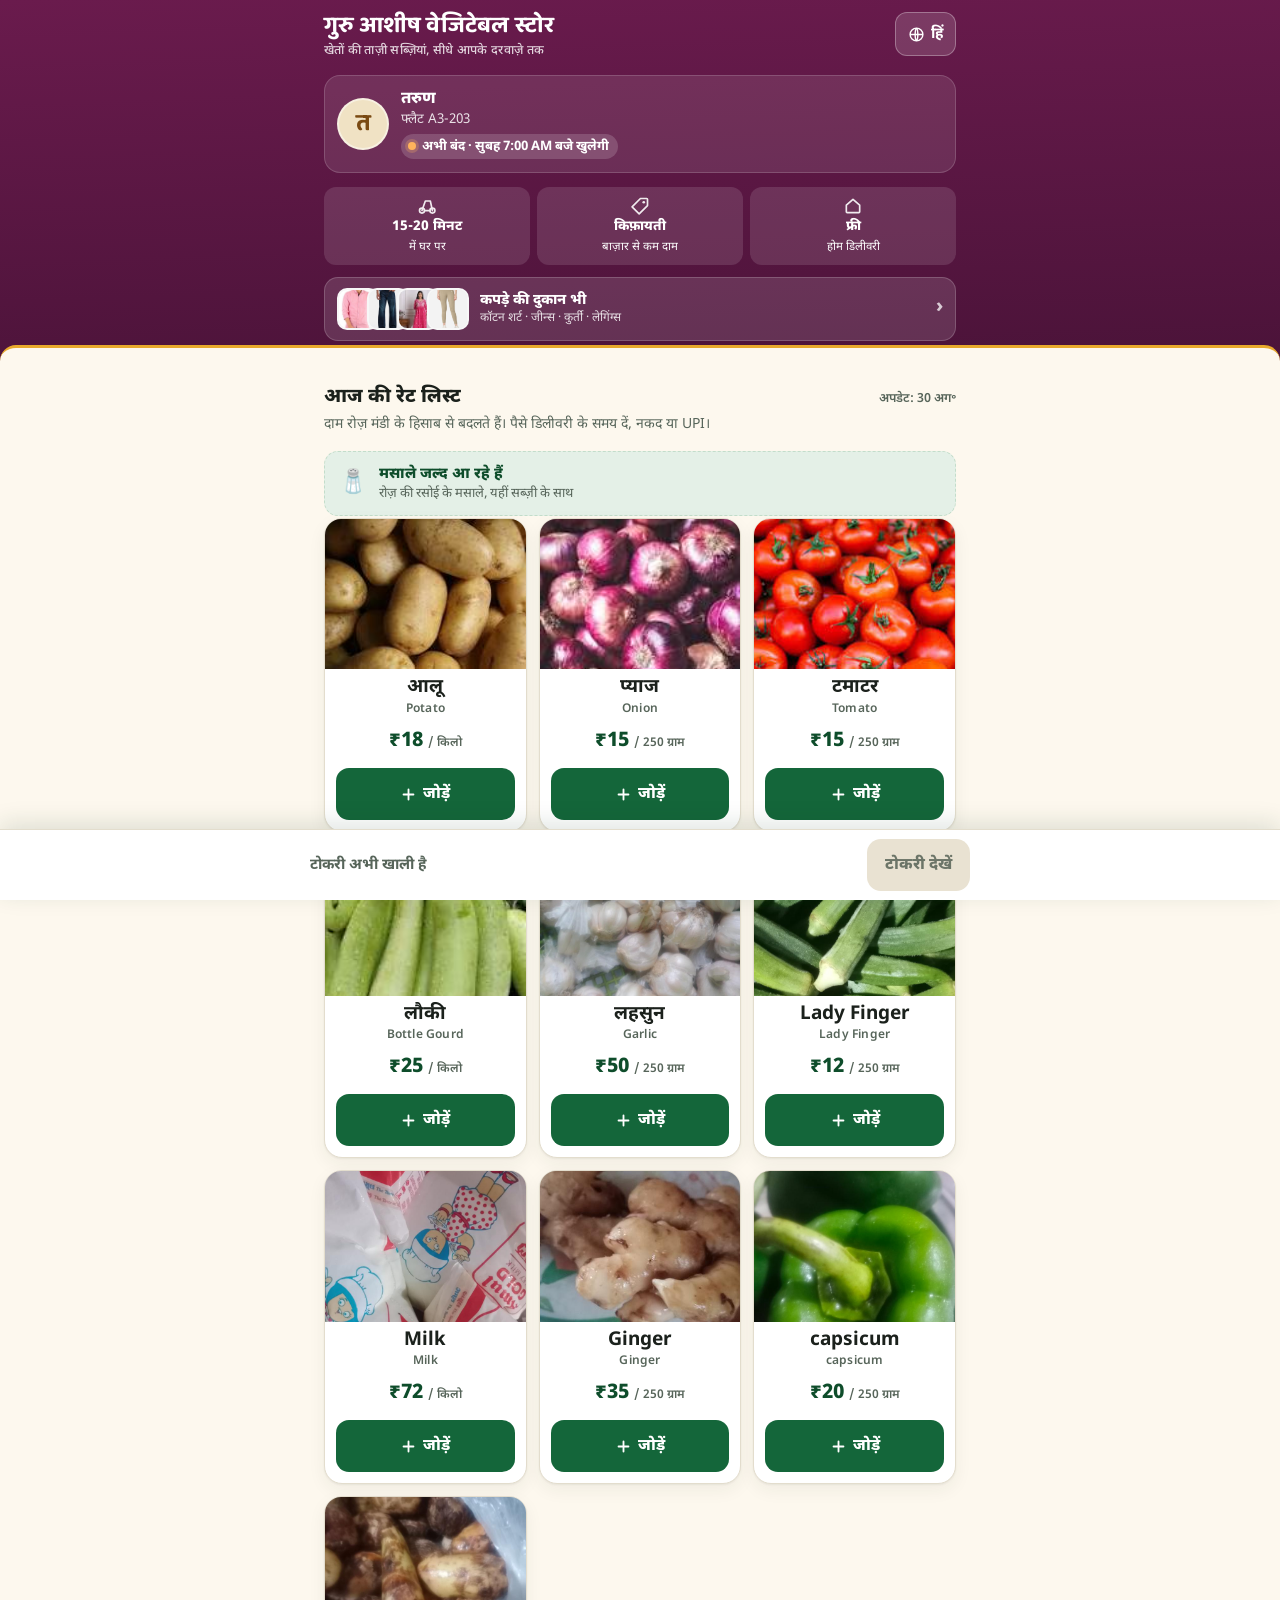
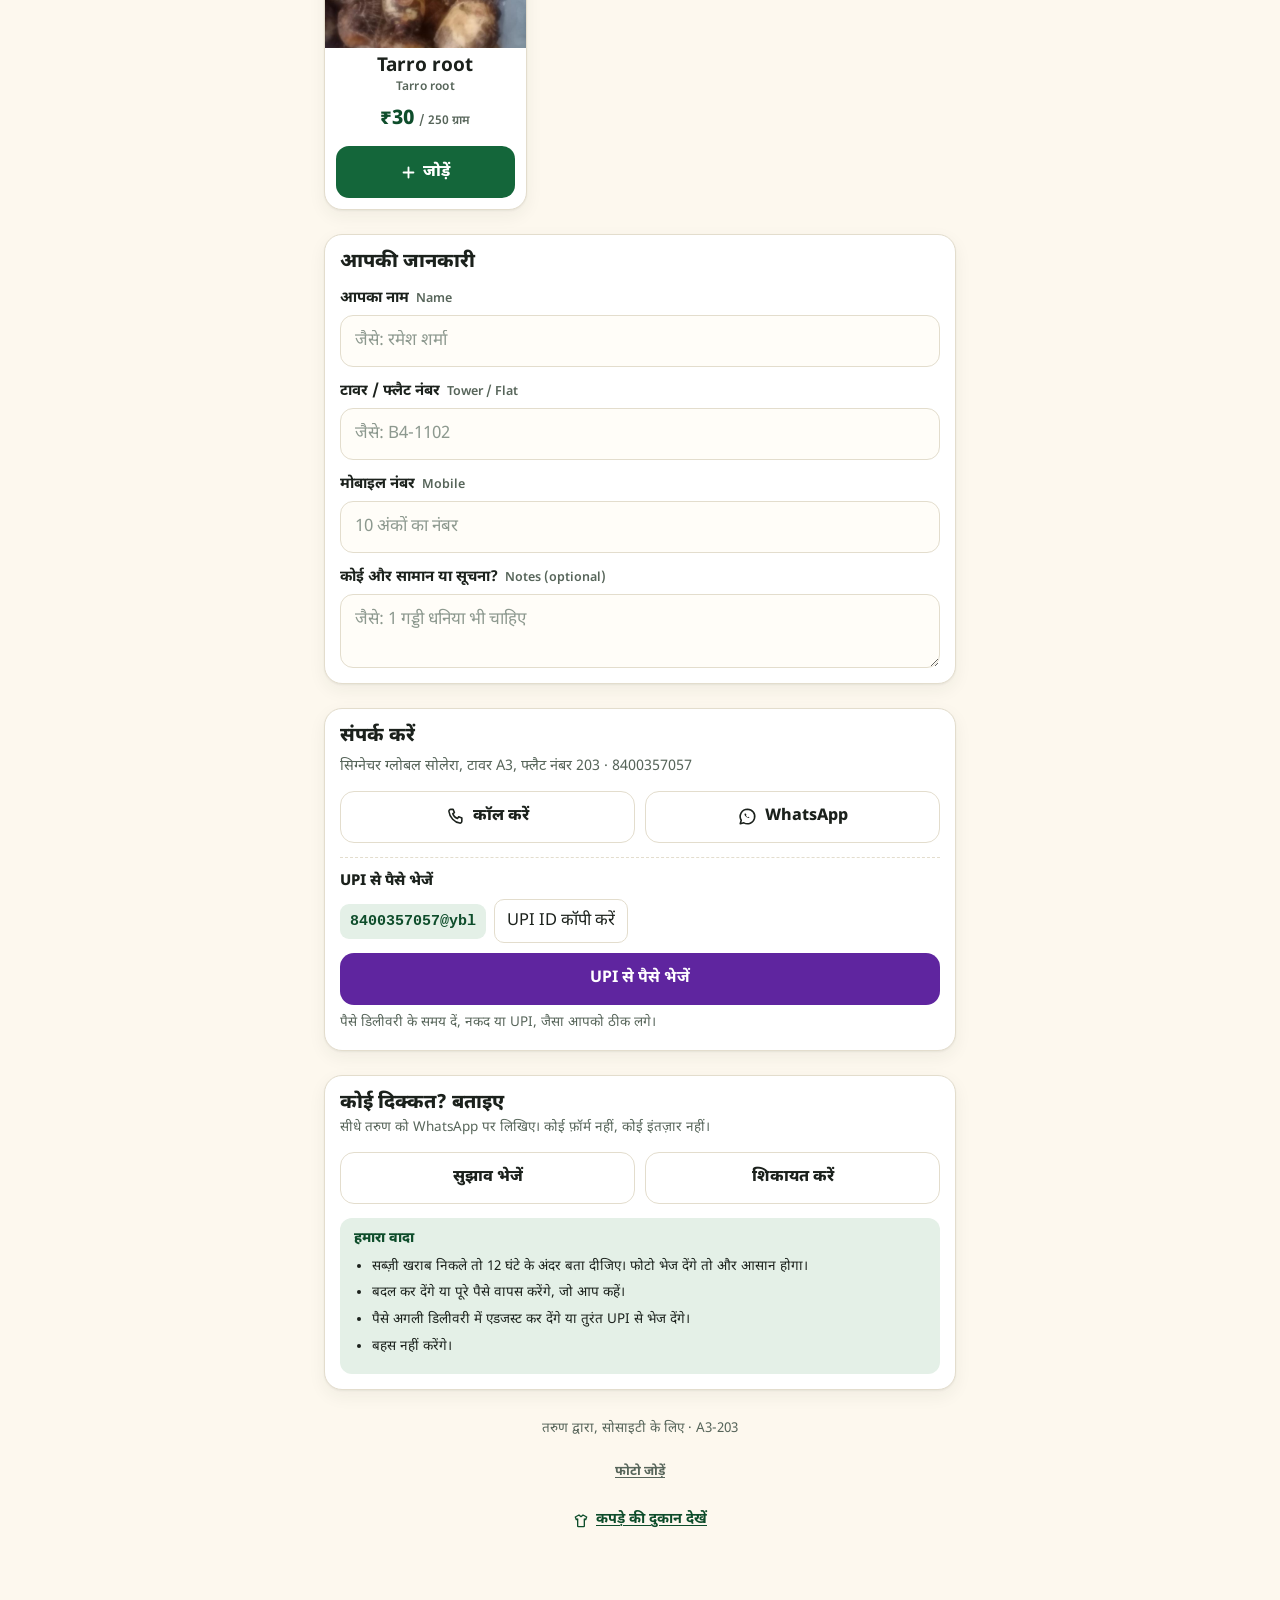
==== index.html @ e807acec "Update index.html from shop admin" ====
<!doctype html>
<html lang="hi">
<head>
<meta charset="utf-8">
<meta name="viewport" content="width=device-width, initial-scale=1, viewport-fit=cover">
<meta name="theme-color" content="#4b1339">
<title>गुरु आशीष वेजिटेबल स्टोर</title>
<link rel="preconnect" href="https://fonts.googleapis.com">
<link rel="preconnect" href="https://fonts.gstatic.com" crossorigin>
<link rel="stylesheet" href="https://fonts.googleapis.com/css2?family=Noto+Sans+Devanagari:wght@400;500;600;700;800&family=Baloo+2:wght@600;700;800&display=swap">
<style>
:root{
  --leaf:#14663a; --leaf-d:#0e4d2b; --leaf-l:#e4f0e7; --leaf-line:#c3ddca;
  --brand:#4b1339; --brand-2:#6a1b4d; --marigold:#e8a92c;
  --carrot:#b8480a; --carrot-d:#8f3706;
  --cream:#fdf8ee; --paper:#ffffff; --ink:#1b211c; --muted:#57655a;
  --line:#e3ddcd; --r:18px;
  --shadow:0 1px 2px rgba(27,45,32,.06), 0 6px 18px rgba(27,45,32,.06);
  --tap:52px;
}
*{box-sizing:border-box}
[hidden]{display:none !important}
html{-webkit-text-size-adjust:100%}
html,body{margin:0;padding:0;overflow-x:hidden}
body{
  background:var(--cream); color:var(--ink);
  font-family:"Noto Sans Devanagari","Nirmala UI",system-ui,-apple-system,"Segoe UI",Roboto,sans-serif;
  font-size:16.5px; line-height:1.62; text-wrap:pretty;
  padding-bottom:calc(122px + env(safe-area-inset-bottom));
}
html[lang="bn"] body{font-family:"Noto Sans Bengali","Nirmala UI",system-ui,sans-serif}
html[lang="pa"] body{font-family:"Noto Sans Gurmukhi","Nirmala UI",system-ui,sans-serif}
html[lang="te"] body{font-family:"Noto Sans Telugu","Nirmala UI",system-ui,sans-serif}
html[lang="en"] body{font-family:system-ui,-apple-system,"Segoe UI",Roboto,sans-serif}
h1,h2,h3{margin:0;line-height:1.3;font-weight:800}
button,input,textarea,select{font-family:inherit;font-size:inherit}
a{color:var(--leaf-d);text-decoration-thickness:1px;text-underline-offset:2px}
a:hover{color:var(--carrot)}
:focus-visible{outline:3px solid var(--leaf-d);outline-offset:2px;border-radius:6px}
.wrap{max-width:660px;margin:0 auto;padding:0 14px}
.sr{position:absolute;width:1px;height:1px;overflow:hidden;clip:rect(0 0 0 0);white-space:nowrap}

/* ---------- header ---------- */
.hdr{background:var(--brand);background-image:linear-gradient(178deg,var(--brand-2),var(--brand));color:#fff;padding:12px 0 0;position:relative}
.hdr:after{content:"";position:absolute;left:0;right:0;bottom:-1px;height:14px;background:var(--cream);
  border-radius:16px 16px 0 0;border-top:3px solid var(--marigold)}
.hdr-top{display:flex;align-items:flex-start;gap:10px;justify-content:space-between}
.shop{min-width:0}
.shop h1{font-family:"Baloo 2","Noto Sans Devanagari",system-ui,sans-serif;font-size:23px;font-weight:700;letter-spacing:.2px;line-height:1.24}
.shop .sub{font-size:12.5px;opacity:.82;font-weight:500;letter-spacing:.3px;text-transform:uppercase}

/* language control */
.lang{position:relative;flex:0 0 auto}
.lang-btn{display:flex;align-items:center;gap:6px;min-height:44px;padding:0 12px;border-radius:12px;
  background:rgba(255,255,255,.14);border:1px solid rgba(255,255,255,.3);color:#fff;font-weight:700;cursor:pointer}
.lang-btn:active{background:rgba(255,255,255,.26)}
.lang-btn svg{width:17px;height:17px;flex:0 0 auto}
.lang-btn .cur{font-size:15px}
.lang-menu{position:absolute;right:0;top:calc(100% + 6px);z-index:60;background:var(--paper);color:var(--ink);
  border-radius:14px;box-shadow:0 10px 30px rgba(10,30,18,.28);padding:6px;min-width:172px;border:1px solid var(--line)}
.lang-menu button{display:flex;width:100%;align-items:center;justify-content:space-between;gap:8px;
  min-height:46px;padding:0 12px;border:0;background:transparent;border-radius:10px;font-weight:600;
  cursor:pointer;color:var(--ink);text-align:left}
.lang-menu button:active{background:var(--leaf-l)}
.lang-menu button[aria-checked="true"]{background:var(--leaf-l);color:var(--leaf-d)}
.lang-menu .tick{color:var(--leaf);font-weight:800}

/* owner card */
.owner{display:flex;align-items:center;gap:12px;margin-top:14px;padding:12px;border-radius:16px;
  background:rgba(255,255,255,.10);border:1px solid rgba(255,255,255,.16)}
.avatar{width:52px;height:52px;flex:0 0 auto;border-radius:50%;background:#f0e2c4;color:#7a4a12;
  display:grid;place-items:center;font-family:"Baloo 2",sans-serif;font-size:24px;font-weight:700;overflow:hidden;
  border:2px solid rgba(255,255,255,.5)}
.avatar img{width:100%;height:100%;object-fit:cover;display:block}
.owner-txt{min-width:0}
.owner-name{font-weight:800;font-size:16.5px;line-height:1.35}
.owner-flat{font-size:13.5px;opacity:.85}
.status{display:inline-flex;align-items:center;gap:6px;margin-top:2px;font-size:13px;font-weight:700;
  padding:2px 9px 2px 7px;border-radius:999px;background:rgba(255,255,255,.16)}
.dot{width:8px;height:8px;border-radius:50%;background:#54e08a;box-shadow:0 0 0 3px rgba(84,224,138,.28)}
.status.shut .dot{background:#ffb35c;box-shadow:0 0 0 3px rgba(255,179,92,.25)}
.quote{margin:10px 0 0;padding:0 2px;font-size:15.5px;line-height:1.65;opacity:.95}
.quote b{font-weight:700}

.perks{list-style:none;display:grid;grid-template-columns:repeat(3,1fr);gap:7px;margin:14px 0 0;padding:0}
/* clearance for the 14px cream lip on .hdr:after, set on the container so it
   holds whether or not the cross-sell strip is showing */
.hdr .wrap{padding-bottom:20px}
.perks li{background:rgba(255,255,255,.12);border-radius:12px;padding:9px 7px;font-size:11.5px;
  line-height:1.4;text-align:center;display:flex;flex-direction:column;gap:3px;align-items:center}
.perks li b{font-size:13.5px;font-weight:800;line-height:1.3}
.perks li svg{width:20px;height:20px;opacity:.9}

/* ---------- cross-sell strip (garments, shown on the vegetable page) ---------- */
.xsell{display:flex;align-items:center;gap:11px;margin:12px 0 0;padding:10px 12px;
  background:rgba(255,255,255,.13);border:1px solid rgba(255,255,255,.18);border-radius:14px;
  color:#fff;text-decoration:none}
.xsell:active{background:rgba(255,255,255,.2)}
.xsell .pics{display:flex;flex:0 0 auto}
.xsell .pics img{width:42px;height:42px;border-radius:10px;object-fit:cover;display:block;
  border:2px solid rgba(255,255,255,.55);margin-left:-12px;background:#eee}
.xsell .pics img:first-child{margin-left:0}
.xsell .xtxt{flex:1;min-width:0;line-height:1.35}
.xsell .xtxt b{display:block;font-size:14.5px;font-weight:800}
.xsell .xtxt span{display:block;font-size:12px;opacity:.85;
  overflow:hidden;text-overflow:ellipsis;white-space:nowrap}
.xsell .go{flex:0 0 auto;font-size:19px;font-weight:800;opacity:.75}

/* ---------- catalogue ---------- */
.section{margin-top:24px}
.section h2{font-size:19.5px}
.sec-head{display:flex;align-items:baseline;justify-content:space-between;gap:10px;margin-bottom:4px}
.updated{font-size:12.5px;color:var(--muted);white-space:nowrap;font-weight:600}
.hint{color:var(--muted);font-size:14px;margin:2px 0 12px}

.tabs{display:flex;gap:8px;overflow-x:auto;padding:2px 14px 10px;margin:0 -14px;scrollbar-width:none}
.tabs::-webkit-scrollbar{display:none}
.tab{flex:0 0 auto;min-height:44px;padding:0 16px;border-radius:999px;border:1.5px solid var(--line);
  background:var(--paper);color:var(--ink);font-weight:700;font-size:15px;cursor:pointer}
.tab[aria-selected="true"]{background:var(--leaf-d);border-color:var(--leaf-d);color:#fff}

.grid{display:grid;grid-template-columns:repeat(2,1fr);gap:12px}
@media (min-width:560px){.grid{grid-template-columns:repeat(3,1fr)}}
.card{background:var(--paper);border:1.5px solid var(--line);border-radius:var(--r);padding:12px 11px 11px;
  box-shadow:var(--shadow);display:flex;flex-direction:column;align-items:center;text-align:center;position:relative}
.card.on{border-color:var(--leaf);box-shadow:0 0 0 3px var(--leaf-l),var(--shadow)}
.art{width:76px;height:76px;display:block}
.artemoji{display:flex;align-items:center;justify-content:center;font-size:40px;line-height:1}
.soon{display:flex;align-items:center;gap:11px;margin:14px 0 2px;padding:12px 14px;
  border:1.5px dashed var(--leaf-line,#cfe3d4);background:var(--leaf-l,#eef6f0);
  border-radius:14px;line-height:1.4}
.soon .soon-i{font-size:23px;flex:0 0 auto}
.soon b{display:block;font-size:15px;font-weight:800;color:var(--leaf-d,#1b7a3e)}
.soon span span{display:block;font-size:13px;color:var(--muted)}
.pr .mrp{margin-left:6px;font-size:.72em;font-weight:600;color:var(--muted);text-decoration:line-through}
.oline .artemoji{font-size:24px}
.shotwrap{margin:-12px -11px 0;width:calc(100% + 22px);aspect-ratio:4/3;overflow:hidden;
  background:#f6f1e4;border-radius:16px 16px 0 0;position:relative}
.shotwrap img{width:100%;height:100%;object-fit:cover;display:block}
.photobtn{margin-top:9px;width:100%;min-height:44px;border:1.5px dashed var(--leaf-line);border-radius:11px;
  background:#fffdf6;color:var(--leaf-d);font-weight:700;font-size:13.5px;cursor:pointer;
  display:none;align-items:center;justify-content:center;gap:7px}
.photobtn svg{width:16px;height:16px}
.photobtn:active{background:var(--leaf-l)}
body.photomode .photobtn{display:flex}
.photorm{position:absolute;top:7px;right:7px;width:34px;height:34px;border-radius:999px;border:0;
  background:rgba(255,255,255,.92);color:#8f1d16;font-size:15px;font-weight:800;cursor:pointer;display:none;
  place-items:center;box-shadow:0 1px 4px rgba(0,0,0,.2)}
body.photomode .photorm{display:grid}
.photobar{background:#fff6e6;border:1.5px solid #f0d69c;border-radius:14px;padding:12px 14px;margin:0 0 14px;
  font-size:13.5px;line-height:1.55;color:#7a4a06;font-weight:600;display:none}
body.photomode .photobar{display:block}
.phototoggle{background:none;border:0;color:var(--muted);font-size:13px;font-weight:700;cursor:pointer;
  text-decoration:underline;text-underline-offset:2px;padding:6px 4px;min-height:34px}
.card .nm{font-weight:700;font-size:19px;line-height:1.35;margin-top:6px}
.card .en{font-size:12px;color:var(--muted);font-weight:600;letter-spacing:.2px;line-height:1.3;margin-top:1px}
.card .pr{margin-top:7px;font-size:20px;font-weight:800;color:var(--leaf-d);font-variant-numeric:tabular-nums}
.card .pr small{font-size:12px;font-weight:600;color:var(--muted)}
.ctrl{margin-top:11px;width:100%}
.add{width:100%;min-height:var(--tap);border:0;border-radius:13px;background:var(--leaf);color:#fff;
  font-weight:800;font-size:16px;cursor:pointer;display:flex;align-items:center;justify-content:center;gap:6px}
.add:active{background:var(--leaf-d)}
.stepper{width:100%;display:flex;align-items:center;justify-content:space-between;
  background:var(--leaf-l);border:1.5px solid var(--leaf-line);border-radius:13px;padding:3px}
.stepper button{width:46px;height:46px;flex:0 0 auto;border:0;border-radius:10px;background:var(--leaf);
  color:#fff;font-size:24px;font-weight:700;line-height:1;cursor:pointer;display:grid;place-items:center}
.stepper button:active{background:var(--leaf-d)}
.stepper .q{font-weight:800;font-size:15px;color:var(--leaf-d);padding:0 2px;font-variant-numeric:tabular-nums;
  line-height:1.25;min-width:0}

/* ---------- form ---------- */
.panel{background:var(--paper);border:1.5px solid var(--line);border-radius:var(--r);padding:15px;box-shadow:var(--shadow)}
.fields{display:grid;gap:14px;margin-top:12px}
.fld{display:grid;gap:6px}
.fld>.lbl{font-size:15px;font-weight:700;display:flex;gap:7px;align-items:baseline;flex-wrap:wrap;line-height:1.4}
.fld>.lbl em{font-style:normal;color:var(--muted);font-weight:600;font-size:12.5px}
input,textarea{font-size:17px;padding:14px 14px;border:1.5px solid var(--line);border-radius:13px;
  background:#fffdf8;color:var(--ink);width:100%;min-height:var(--tap)}
input::placeholder,textarea::placeholder{color:#8d998f}
input:focus,textarea:focus{outline:3px solid var(--leaf-d);outline-offset:1px;border-color:var(--leaf)}
input.bad,textarea.bad{border-color:#b3261e;background:#fff6f5}
.errmsg{color:#8f1d16;font-size:14px;font-weight:700;display:flex;gap:6px;align-items:flex-start;line-height:1.45}
.errmsg svg{width:17px;height:17px;flex:0 0 auto;margin-top:3px}

.row2{display:flex;gap:10px;margin-top:12px;flex-wrap:wrap}
.btn{border:0;border-radius:14px;min-height:var(--tap);padding:0 18px;font-size:16px;font-weight:800;
  cursor:pointer;text-align:center;text-decoration:none;display:flex;align-items:center;justify-content:center;gap:8px}
.btn svg{width:19px;height:19px;flex:0 0 auto}
.btn-ghost{flex:1 1 130px;background:var(--paper);border:1.5px solid var(--line);color:var(--ink)}
.btn-ghost:active{background:var(--leaf-l)}
.btn-go{background:var(--carrot);color:#fff;box-shadow:0 3px 0 var(--carrot-d)}
.btn-go:active{background:var(--carrot-d);box-shadow:0 1px 0 var(--carrot-d);transform:translateY(2px)}
.btn-go[data-idle="1"]{background:#e9e2d2;color:#6c7568;box-shadow:none}
.addr{color:var(--muted);font-size:14.5px;margin:6px 0 0}
/* ---- UPI + support ---- */
.upi{margin-top:14px;padding-top:14px;border-top:1px dashed var(--line)}
.upi h3{font-size:15px;margin:0 0 8px}
.upi-id{display:flex;align-items:center;gap:8px;flex-wrap:wrap}
.upi-id code{font:600 15px/1.4 ui-monospace,Menlo,Consolas,monospace;background:var(--leaf-l);
  color:var(--leaf-d);padding:7px 10px;border-radius:9px}
.upi-copy{min-height:44px;padding:0 12px;border:1px solid var(--line);background:#fff;border-radius:10px;
  font:600 14px/1 inherit;font-family:inherit;color:var(--ink);cursor:pointer}
.upi-note{font-size:13.5px;color:var(--muted);margin:8px 0 0;line-height:1.6}
.btn-upi{display:flex;align-items:center;justify-content:center;box-sizing:border-box;
  margin-top:10px;width:100%;background:#5f259f;color:#fff;border:0;border-radius:14px;
  min-height:52px;padding:10px 14px;text-align:center;text-decoration:none;
  font-family:inherit;font-size:16px;font-weight:700;line-height:1.3;cursor:pointer}
.btn-upi:active{background:#4d1e80}
.payblock{margin:12px 0 4px;padding-top:12px;border-top:1px dashed var(--line)}
.paylbl{display:block;font-size:14px;font-weight:700;margin-bottom:7px}
.paymodes{display:flex;gap:9px}
.paymodes button{flex:1;min-height:50px;border:1.5px solid var(--line);background:#fff;border-radius:13px;
  font-family:inherit;font-size:14.5px;font-weight:700;color:var(--ink);cursor:pointer;padding:6px 8px;line-height:1.3}
.paymodes button[aria-pressed="true"]{background:var(--leaf-l);border-color:var(--leaf);color:var(--leaf-d)}
.paidrow{display:flex;align-items:flex-start;gap:10px;margin-top:11px;padding:11px 12px;
  border:1.5px solid var(--leaf-line);background:var(--leaf-l);border-radius:12px;cursor:pointer}
.paidrow input{width:22px;height:22px;flex:0 0 auto;accent-color:var(--leaf);margin:0}
.paidrow span{font-size:14.5px;font-weight:700;color:var(--leaf-d);line-height:1.45}
.helprow{display:grid;grid-template-columns:1fr 1fr;gap:10px;margin-top:12px}
.helprow .btn{width:100%}
.promise{margin:14px 0 0;padding:12px 14px;background:var(--leaf-l);border-radius:12px}
.promise h3{font-size:14px;margin:0 0 8px;color:var(--leaf-d)}
.promise ul{margin:0;padding-left:18px;font-size:13.5px;color:var(--ink);line-height:1.75}
.promise li{margin-bottom:3px}
.dlg{position:fixed;inset:auto 0 0 0;z-index:80;background:var(--paper);border-radius:22px 22px 0 0;
  max-height:82vh;overflow:auto;padding:18px 16px calc(20px + env(safe-area-inset-bottom));
  box-shadow:0 -10px 34px rgba(0,0,0,.22)}
.dlg h3{margin:0 0 4px;font-size:19px}
.dlg .lead{margin:0 0 14px;font-size:14px;color:var(--muted);line-height:1.6}
.dlg .close{position:absolute;right:14px;top:14px;width:36px;height:36px;border:0;border-radius:999px;
  background:var(--leaf-l);color:var(--leaf-d);font-size:16px;cursor:pointer}
.opts{display:grid;gap:8px;margin-bottom:12px}
.opt{display:flex;align-items:center;gap:10px;min-height:52px;padding:0 14px;border:1.5px solid var(--line);
  background:#fff;border-radius:13px;font:600 15px/1.3 inherit;font-family:inherit;color:var(--ink);
  cursor:pointer;text-align:left}
.opt[aria-pressed="true"]{border-color:var(--leaf);background:var(--leaf-l);color:var(--leaf-d)}
.opt .em{font-size:20px}
.dlg textarea{width:100%;font-family:inherit;font-size:16px;padding:11px 12px;border:1px solid var(--line);
  border-radius:12px;background:#fff;color:var(--ink);box-sizing:border-box}
.card.gone{opacity:.62}
.card.gone .pr{color:var(--muted)}
.lowstock{display:block;margin-top:8px;font-size:12.5px;font-weight:800;color:#8a3b16;
  background:#fdecdf;border-radius:999px;padding:4px 10px;text-align:center}
.soldout{display:block;width:100%;margin-top:10px;padding:11px 8px;border-radius:11px;
  background:#f0eeea;color:#7a6f64;font-weight:700;font-size:13.5px;text-align:center;line-height:1.35}
.copyrow{margin-top:12px;padding-top:12px;border-top:1px dashed var(--line)}
.copyrow p{margin:0 0 8px;font-size:13px;color:var(--muted);line-height:1.55}
.rev-sum{display:flex;align-items:center;gap:14px;margin-bottom:14px}
.rev-avg{font-size:38px;font-weight:800;line-height:1;letter-spacing:-.02em;color:var(--ink)}
.rev-meta{flex:1;min-width:0}
.stars{display:inline-flex;gap:2px;line-height:1}
.stars svg{width:17px;height:17px;fill:#e0b400}
.stars svg.off{fill:var(--line)}
.rev-count{display:block;font-size:13px;color:var(--muted);margin-top:4px}
.rev-list{display:grid;gap:10px}
.rev{border:1px solid var(--line);border-radius:14px;padding:11px 13px;background:#fff}
.rev.feat{border-color:var(--leaf);background:var(--leaf-l)}
.rev-top{display:flex;align-items:center;gap:8px;flex-wrap:wrap}
.rev-who{font-weight:700;font-size:14.5px}
.rev-flat{font-size:12.5px;color:var(--muted)}
.rev-txt{margin:6px 0 0;font-size:14.5px;line-height:1.6}
.starpick{display:flex;gap:6px;justify-content:center;margin:4px 0 14px}
.starpick button{background:none;border:0;padding:6px;cursor:pointer;line-height:0}
.starpick svg{width:38px;height:38px;fill:var(--line);transition:fill .12s}
.starpick button[aria-checked="true"] svg,
.starpick button.lit svg{fill:#e0b400}
@media (prefers-reduced-motion:reduce){.starpick svg{transition:none}}
.hp{position:absolute!important;left:-9999px!important;width:1px!important;height:1px!important}
.foot{text-align:center;color:var(--muted);font-size:13.5px;margin:28px 0 6px;line-height:1.7}
.crosslink{display:inline-flex;align-items:center;gap:7px;margin-top:6px;font-size:14.5px;font-weight:700}
.crosslink svg{width:16px;height:16px}

/* ---------- cart bar ---------- */
.cartbar{position:fixed;left:0;right:0;bottom:0;z-index:45;background:var(--paper);
  border-top:1.5px solid var(--line);box-shadow:0 -6px 22px rgba(20,60,35,.13);
  padding:9px 14px calc(9px + env(safe-area-inset-bottom))}
.cartbar-in{max-width:660px;margin:0 auto;display:flex;gap:11px;align-items:center}
.cart-sum{flex:1 1 auto;min-width:0;display:flex;align-items:center;gap:9px;background:transparent;border:0;
  cursor:pointer;color:var(--ink);text-align:left;padding:4px 0;min-height:48px}
.cart-count{background:var(--leaf);color:#fff;min-width:30px;height:30px;border-radius:999px;display:grid;
  place-items:center;font-size:15px;font-weight:800;padding:0 8px;flex:0 0 auto}
.cart-txt{min-width:0}
.cart-lead{font-size:11.5px;color:var(--muted);font-weight:700;letter-spacing:.5px;text-transform:uppercase;line-height:1.3}
.cart-amt{font-size:23px;font-weight:800;line-height:1.15;font-variant-numeric:tabular-nums;color:var(--leaf-d)}
.cart-empty{font-size:15px;font-weight:700;color:var(--muted);line-height:1.35}
.chev{color:var(--muted);font-size:12px;flex:0 0 auto}
.cartbar .btn-go{flex:0 0 auto;max-width:56%}
.cartbar[data-empty="1"] .btn-go{opacity:1}
.mintrack{max-width:660px;margin:0 auto 7px;display:flex;align-items:center;gap:8px;font-size:12.5px;
  font-weight:700;color:var(--carrot-d)}
.mintrack .bar{flex:1;height:7px;border-radius:99px;background:#eee6d6;overflow:hidden}
.mintrack .fill{height:100%;background:var(--carrot);border-radius:99px;transition:width .25s ease}

/* ---------- sheet ---------- */
.scrim{position:fixed;inset:0;background:rgba(12,32,19,.5);z-index:50}
.sheet{position:fixed;left:0;right:0;bottom:0;z-index:55;background:var(--cream);
  border-radius:22px 22px 0 0;max-height:86vh;display:flex;flex-direction:column;
  box-shadow:0 -10px 34px rgba(0,0,0,.24);animation:up .22s ease}
@keyframes up{from{transform:translateY(14px);opacity:.6}to{transform:none;opacity:1}}
.sheet-hd{display:flex;justify-content:space-between;align-items:center;gap:10px;padding:14px 16px 10px}
.sheet-hd h3{font-size:20px}
.sheet-hd .sub{font-size:13px;color:var(--muted);font-weight:600}
.close{border:1.5px solid var(--line);background:var(--paper);width:44px;height:44px;flex:0 0 auto;border-radius:999px;
  font-size:17px;cursor:pointer;color:var(--ink);display:grid;place-items:center}
.sheet-body{overflow:auto;padding:0 16px;-webkit-overflow-scrolling:touch}
.oline{display:flex;align-items:center;gap:11px;padding:11px 0;border-bottom:1px solid var(--line)}
.oline .art{width:44px;height:44px;flex:0 0 auto}
.oline .who{flex:1 1 auto;min-width:0}
.oline .who b{display:block;font-size:16.5px;font-weight:700;line-height:1.35}
.oline .who span{font-size:12.5px;color:var(--muted);font-weight:600}
.oline .mini{display:flex;align-items:center;gap:2px;background:var(--paper);border:1.5px solid var(--leaf-line);
  border-radius:11px;padding:2px;flex:0 0 auto}
.oline .mini button{width:40px;height:40px;border:0;background:var(--leaf-l);color:var(--leaf-d);border-radius:8px;
  font-size:21px;font-weight:800;line-height:1;cursor:pointer}
.oline .mini button:active{background:var(--leaf-line)}
.oline .mini span{min-width:66px;text-align:center;font-size:13.5px;font-weight:800;color:var(--leaf-d);
  font-variant-numeric:tabular-nums;line-height:1.2}
.oline .amt{flex:0 0 auto;font-size:16.5px;font-weight:800;font-variant-numeric:tabular-nums;min-width:60px;text-align:right}
.sheet-ft{padding:12px 16px calc(14px + env(safe-area-inset-bottom));border-top:1.5px solid var(--line);
  background:var(--paper);display:grid;gap:11px}
.totrow{display:flex;justify-content:space-between;align-items:baseline;gap:10px}
.totrow .k{font-size:15px;font-weight:700;color:var(--muted)}
.totrow .v{font-size:27px;font-weight:800;color:var(--leaf-d);font-variant-numeric:tabular-nums}
.note{display:flex;gap:8px;align-items:flex-start;font-size:13.5px;line-height:1.5;color:var(--muted);font-weight:600}
.note svg{width:17px;height:17px;flex:0 0 auto;margin-top:3px}
.warn{background:#fff6e6;border:1.5px solid #f0d69c;color:#7a4a06;border-radius:12px;padding:10px 12px;
  font-size:14px;font-weight:700;line-height:1.5}
.sheet-ft .btn-go{width:100%;min-height:58px;font-size:18px}

/* ---------- empty state ---------- */
.empty{background:var(--paper);border:1.5px dashed var(--leaf-line);border-radius:var(--r);
  padding:22px 18px;text-align:center;display:grid;gap:6px;justify-items:center}
.empty svg{width:64px;height:64px;opacity:.9}
.empty b{font-size:17.5px;font-weight:800;line-height:1.4}
.empty p{margin:0;font-size:14.5px;color:var(--muted);line-height:1.55;max-width:34ch}
.empty .btn{margin-top:6px}

@media (prefers-reduced-motion:reduce){
  *,*:before,*:after{animation-duration:.001ms !important;transition-duration:.001ms !important}
  .btn-go:active{transform:none}
}
@media (max-width:339px){
  .card .nm{font-size:17px}.card .pr{font-size:18px}.stepper button{width:40px;height:40px}
  .cart-amt{font-size:20px}.cartbar .btn-go{font-size:15px;padding:0 12px}
  .perks{grid-template-columns:1fr 1fr}.perks li:last-child{grid-column:span 2}
}
</style>
</head>
<body>

<svg width="0" height="0" style="position:absolute" aria-hidden="true" focusable="false"><defs>
<symbol id="v-aloo" viewBox="0 0 64 64">
  <path d="M13.5 33.5c-1.5-12 8-23 20-22.5 12 .5 19.5 9 18.5 21C51 43.5 43 53 32.5 53S15 45 13.5 33.5z" fill="#d3a874" stroke="#8a6236" stroke-width="2.6" stroke-linejoin="round"/>
  <path d="M24 27.5c1.6-.4 2.6.6 2.3 2.1M38 24.5c1.6-.3 2.5.8 2.1 2.2M29 41c1.6-.4 2.6.6 2.3 2.1M41 36.5c1.6-.3 2.5.8 2.1 2.2" stroke="#8a6236" stroke-width="2.6" stroke-linecap="round" fill="none"/>
</symbol>
<symbol id="v-pyaz" viewBox="0 0 64 64">
  <path d="M32 17c10.5 1 18 10 17.5 20.5C49 47 41.5 54 32 54s-17-7-17.5-16.5C14 27 21.5 18 32 17z" fill="#c98fb4" stroke="#7d4470" stroke-width="2.6" stroke-linejoin="round"/>
  <path d="M24.5 20.5C21 27 20.5 41 24.5 51M39.5 20.5C43 27 43.5 41 39.5 51M32 17.5v36" stroke="#7d4470" stroke-width="2.2" stroke-linecap="round" fill="none" opacity=".75"/>
  <path d="M32 17c-1-4.5-4-7-8-8 2.5 4 3 6.5 3 8M32 17c1-4.5 4-6.5 8-7.5-2.5 3.5-3 6-3 7.5" fill="#7fa855" stroke="#4d7030" stroke-width="2.2" stroke-linejoin="round"/>
</symbol>
<symbol id="v-tamatar" viewBox="0 0 64 64">
  <path d="M32 18c11 0 19.5 7.5 19.5 18S43 54 32 54s-19.5-7.5-19.5-18S21 18 32 18z" fill="#d9463a" stroke="#8e2a20" stroke-width="2.6"/>
  <path d="M23 30c-1.5 4-1 8 1.5 11" stroke="#fff" stroke-width="2.6" stroke-linecap="round" fill="none" opacity=".45"/>
  <path d="M32 18v-6M32 18l-9-6c0 4 3.5 6 9 6M32 18l9-6c0 4-3.5 6-9 6M32 18l-11 1c2 3 6.5 3.5 11-1M32 18l11 1c-2 3-6.5 3.5-11-1" fill="#5f8f3c" stroke="#3d6425" stroke-width="2.3" stroke-linejoin="round" stroke-linecap="round"/>
</symbol>
<symbol id="v-lauki" viewBox="0 0 64 64">
  <path d="M31 51c-8 0-13.5-6-13.5-14 0-7 4.5-10.5 6-15.5 1.2-4 .5-7 3-8.5 2.5-1.5 5 .5 5 4 0 4-1.5 6.5-1.5 10.5 0 5 14 5 14 15.5 0 5.5-5 8-13 8z" fill="#9dbf60" stroke="#5b7a2c" stroke-width="2.6" stroke-linejoin="round"/>
  <path d="M33.5 39c4 1.5 6 4 6 7.5" stroke="#fff" stroke-width="2.4" stroke-linecap="round" fill="none" opacity=".45"/>
  <path d="M31 13c1-2.5 3-3.5 5.5-3" stroke="#5b7a2c" stroke-width="2.4" stroke-linecap="round" fill="none"/>
</symbol>
<symbol id="v-lahsun" viewBox="0 0 64 64">
  <path d="M32 20c9.5 1.5 16.5 9.5 16 18.5C47.5 47 41 53 32 53s-15.5-6-16-14.5C15.5 29.5 22.5 21.5 32 20z" fill="#f4ecef" stroke="#8a7079" stroke-width="2.6" stroke-linejoin="round"/>
  <path d="M32 20.5v32M24 22.5c-3 7-3.5 21 0 28M40 22.5c3 7 3.5 21 0 28" stroke="#8a7079" stroke-width="2.2" stroke-linecap="round" fill="none" opacity=".8"/>
  <path d="M32 20c-.5-4 .5-7 2.5-9-.5 3.5 0 6.5 1 9" fill="#ddd0be" stroke="#8a7079" stroke-width="2.2" stroke-linejoin="round"/>
</symbol>
<symbol id="v-adrak" viewBox="0 0 64 64">
  <path d="M14 36c0-8 6-12 12-12 5 0 6.5-6 12-6 5 0 8 4 7 8.5-.8 3.5-4 4.5-4 7.5 0 3.5 5 3.5 5 8.5 0 6-6.5 9-14 9-11 0-18-5-18-15.5z" fill="#dbb789" stroke="#8a6236" stroke-width="2.6" stroke-linejoin="round"/>
  <path d="M26 24c-1.5 4-1 7 1.5 9.5M39 41c-3.5.5-6 2.5-7 5.5" stroke="#8a6236" stroke-width="2.3" stroke-linecap="round" fill="none" opacity=".8"/>
</symbol>
<symbol id="i-star" viewBox="0 0 24 24"><path d="M12 2.6l2.9 5.9 6.5.9-4.7 4.6 1.1 6.4L12 17.4 6.2 20.4l1.1-6.4L2.6 9.4l6.5-.9z"/></symbol><symbol id="i-basket" viewBox="0 0 64 64">
  <path d="M9 24h46l-5 26a5 5 0 0 1-5 4H19a5 5 0 0 1-5-4L9 24z" fill="#f4ecdd" stroke="#5b7a2c" stroke-width="2.6" stroke-linejoin="round"/>
  <path d="M20 24 27 9M44 24 37 9" stroke="#5b7a2c" stroke-width="2.6" stroke-linecap="round" fill="none"/>
  <path d="M20 31l2 18M32 31v18M44 31l-2 18" stroke="#a8b995" stroke-width="2.4" stroke-linecap="round" fill="none"/>
</symbol>
<symbol id="i-clock" viewBox="0 0 24 24"><circle cx="12" cy="12" r="9" fill="none" stroke="currentColor" stroke-width="2"/><path d="M12 7.5V12l3.5 2.5" fill="none" stroke="currentColor" stroke-width="2" stroke-linecap="round"/></symbol>
<symbol id="i-tag" viewBox="0 0 24 24"><path d="M12.5 3H20a1 1 0 0 1 1 1v7.5L11 21.5 2.5 13 12.5 3z" fill="none" stroke="currentColor" stroke-width="2" stroke-linejoin="round"/><circle cx="16.5" cy="7.5" r="1.6" fill="currentColor"/></symbol>
<symbol id="i-home" viewBox="0 0 24 24"><path d="M4 11 12 4l8 7v8a1 1 0 0 1-1 1H5a1 1 0 0 1-1-1v-8z" fill="none" stroke="currentColor" stroke-width="2" stroke-linejoin="round"/></symbol>
<symbol id="i-globe" viewBox="0 0 24 24"><circle cx="12" cy="12" r="9" fill="none" stroke="currentColor" stroke-width="2"/><path d="M3 12h18M12 3c2.5 2.6 2.5 15.4 0 18M12 3c-2.5 2.6-2.5 15.4 0 18" fill="none" stroke="currentColor" stroke-width="2"/></symbol>
<symbol id="i-wa" viewBox="0 0 24 24"><path d="M12 2.8a9.2 9.2 0 0 0-7.9 13.9L2.8 21.2l4.6-1.2A9.2 9.2 0 1 0 12 2.8z" fill="none" stroke="currentColor" stroke-width="2" stroke-linejoin="round"/><path d="M8.6 8.2c-.5.6-.6 1.6.3 2.9.9 1.3 2.2 2.2 3.4 2.6 1.1.4 1.9.2 2.3-.4l-1.6-1.1-1 .6c-.7-.4-1.5-1.2-1.9-2l.6-.9-1.1-1.7z" fill="currentColor"/></symbol>
<symbol id="i-phone" viewBox="0 0 24 24"><path d="M6 3h3l1.6 4-2 1.5c.8 2.6 3.3 5.1 5.9 5.9l1.5-2 4 1.6V18c0 1.4-1.3 2.5-2.7 2.3C11 19.5 4.5 13 3.7 5.7 3.5 4.3 4.6 3 6 3z" fill="none" stroke="currentColor" stroke-width="2" stroke-linejoin="round"/></symbol>
<symbol id="i-warn" viewBox="0 0 24 24"><path d="M12 3.5 21.5 20H2.5L12 3.5z" fill="none" stroke="currentColor" stroke-width="2" stroke-linejoin="round"/><path d="M12 9.5v4.5" stroke="currentColor" stroke-width="2" stroke-linecap="round"/><circle cx="12" cy="17" r="1.2" fill="currentColor"/></symbol>
<symbol id="i-scoot" viewBox="0 0 24 24"><circle cx="6" cy="17.5" r="3" fill="none" stroke="currentColor" stroke-width="2"/><circle cx="18.5" cy="17.5" r="3" fill="none" stroke="currentColor" stroke-width="2"/><path d="M9 17.5h6.5M6 17.5 10 6h3M13 6h3l2.5 11.5" fill="none" stroke="currentColor" stroke-width="2" stroke-linecap="round" stroke-linejoin="round"/></symbol>
<symbol id="i-shirt" viewBox="0 0 24 24"><path d="M9 3l3 2.5L15 3l5.5 3-1.5 4-2-1v10.5a1 1 0 0 1-1 1H8a1 1 0 0 1-1-1V9l-2 1L3.5 6 9 3z" fill="none" stroke="currentColor" stroke-width="2" stroke-linejoin="round"/></symbol>
<symbol id="i-cam" viewBox="0 0 24 24"><path d="M3.5 8h4L9 5.5h6L16.5 8h4a1 1 0 0 1 1 1v9.5a1 1 0 0 1-1 1h-17a1 1 0 0 1-1-1V9a1 1 0 0 1 1-1z" fill="none" stroke="currentColor" stroke-width="2" stroke-linejoin="round"/><circle cx="12" cy="13.5" r="3.5" fill="none" stroke="currentColor" stroke-width="2"/></symbol>
<symbol id="i-plus" viewBox="0 0 24 24"><path d="M12 5v14M5 12h14" stroke="currentColor" stroke-width="2.6" stroke-linecap="round" fill="none"/></symbol>
</defs></svg>

<header class="hdr">
  <div class="wrap">
    <div class="hdr-top">
      <div class="shop">
        <h1 id="shopName">गुरु आशीष वेजिटेबल स्टोर</h1>
        <div class="sub" id="shopSub"></div>
      </div>
      <div class="lang">
        <button class="lang-btn" id="langBtn" aria-haspopup="true" aria-expanded="false">
          <svg aria-hidden="true"><use href="#i-globe"></use></svg>
          <span class="cur" id="langCur">हिं</span>
        </button>
        <div class="lang-menu" id="langMenu" role="menu" hidden></div>
      </div>
    </div>

    <div class="owner">
      <div class="avatar" id="ownerAvatar"></div>
      <div class="owner-txt">
        <div class="owner-name" id="ownerName"></div>
        <div class="owner-flat" id="ownerFlat"></div>
        <div class="status" id="statusPill"><span class="dot"></span><span id="statusTxt"></span></div>
      </div>
    </div>
    <p class="quote" id="ownerQuote"></p>

    <ul class="perks">
      <li><svg aria-hidden="true"><use href="#i-scoot"></use></svg><b id="perk1b"></b><span id="perk1a"></span></li>
      <li><svg aria-hidden="true"><use href="#i-tag"></use></svg><b id="perk2b"></b><span id="perk2a"></span></li>
      <li><svg aria-hidden="true"><use href="#i-home"></use></svg><b id="perk3b"></b><span id="perk3a"></span></li>
    </ul>

    <a class="xsell" id="xsell" href="garments.html" hidden>
      <span class="pics" id="xsellPics"></span>
      <span class="xtxt"><b id="xsellTtl"></b><span id="xsellSub"></span></span>
      <span class="go" aria-hidden="true">&rsaquo;</span>
    </a>
  </div>
</header>

<main class="wrap">
  <section class="section" id="catalogue">
    <div class="sec-head">
      <h2 id="ttlRates"></h2>
      <span class="updated" id="updatedOn"></span>
    </div>
    <p class="hint" id="ratesHint"></p>
    <p class="photobar" id="photoBar"></p>
    <div class="tabs" id="tabs" role="tablist"></div>
    <p class="soon" id="soon" hidden>
      <span class="soon-i" aria-hidden="true">🧂</span>
      <span><b id="soonTtl"></b><span id="soonSub"></span></span>
    </p>
    <div id="grid" class="grid"></div>
  </section>

  <section class="section" id="orderForm">
    <div class="panel">
      <h2 id="ttlYou"></h2>
      <div class="fields">
        <div class="fld">
          <label class="lbl" for="fName"><span id="lblName"></span><em id="lblNameEn">Name</em></label>
          <input id="fName" type="text" autocomplete="name" aria-describedby="errName">
          <p class="errmsg" id="errName" role="alert" hidden><svg aria-hidden="true"><use href="#i-warn"></use></svg><span></span></p>
        </div>
        <div class="fld">
          <label class="lbl" for="fFlat"><span id="lblFlat"></span><em id="lblFlatEn">Tower / Flat</em></label>
          <input id="fFlat" type="text" autocomplete="address-line1" aria-describedby="errFlat">
          <p class="errmsg" id="errFlat" role="alert" hidden><svg aria-hidden="true"><use href="#i-warn"></use></svg><span></span></p>
        </div>
        <div class="fld">
          <label class="lbl" for="fPhone"><span id="lblPhone"></span><em id="lblPhoneEn">Mobile</em></label>
          <input id="fPhone" type="tel" inputmode="numeric" autocomplete="tel">
        </div>
        <div class="fld">
          <label class="lbl" for="fNote"><span id="lblNote"></span><em id="lblNoteEn">Notes (optional)</em></label>
          <textarea id="fNote" rows="2"></textarea>
        </div>
      </div>
    </div>
  </section>

  <section class="section">
    <div class="panel">
      <h2 id="ttlContact"></h2>
      <p class="addr" id="storeAddress"></p>
      <div class="row2">
        <a class="btn btn-ghost" id="callLink" href="#"><svg aria-hidden="true"><use href="#i-phone"></use></svg><span id="btnCall"></span></a>
        <a class="btn btn-ghost" id="waLink" href="#" target="_blank" rel="noopener"><svg aria-hidden="true"><use href="#i-wa"></use></svg><span id="btnWa"></span></a>
      </div>

      <div class="upi" id="upiBox" hidden>
        <h3 id="upiTtl"></h3>
        <div class="upi-id">
          <code id="upiIdTxt"></code>
          <button class="upi-copy" id="upiCopy" type="button"></button>
        </div>
        <a class="btn-upi" id="upiPayBtn" href="#" role="button"></a>
        <p class="upi-note" id="upiNote"></p>
      </div>
    </div>
  </section>

  <section class="section" id="revSection" hidden>
    <div class="panel">
      <h2 id="ttlReviews"></h2>
      <div class="rev-sum">
        <span class="rev-avg" id="revAvg">0</span>
        <span class="rev-meta">
          <span class="stars" id="revStars"></span>
          <span class="rev-count" id="revCount"></span>
        </span>
      </div>
      <div class="rev-list" id="revList"></div>
    </div>
  </section>

  <section class="section">
    <div class="panel">
      <h2 id="ttlHelp"></h2>
      <p class="upi-note" id="helpLead" style="margin-top:2px"></p>
      <div class="helprow">
        <button class="btn btn-ghost" id="openFb" type="button"><span id="btnFeedback"></span></button>
        <button class="btn btn-ghost" id="openCmp" type="button"><span id="btnComplaint"></span></button>
      </div>
      <div class="promise">
        <h3 id="polTtl"></h3>
        <ul><li id="pol1"></li><li id="pol2"></li><li id="pol3"></li><li id="pol4"></li></ul>
      </div>
    </div>
  </section>

  <footer class="foot"><p id="footTxt"></p>
    <p><button class="phototoggle" id="photoToggle" type="button" aria-pressed="false"></button></p>
    <a class="crosslink" href="garments.html"><svg aria-hidden="true"><use href="#i-shirt"></use></svg><span id="crossTxt"></span></a>
  </footer>

<div class="dlg" id="fbDlg" hidden role="dialog" aria-modal="true">
  <button class="close" id="fbClose" aria-label="close">&#10005;</button>
  <h3 id="fbTtl"></h3>
  <p class="lead" id="fbLead"></p>
  <div class="starpick" id="fbStars" role="radiogroup"></div>
  <textarea id="fbText" rows="3"></textarea>
  <input class="hp" id="fbHp" type="text" tabindex="-1" autocomplete="off" aria-hidden="true">
  <p class="lead" id="fbDone" hidden style="margin:12px 0 0"></p>
  <button class="btn btn-go" id="fbSend" style="margin-top:12px;width:100%"><span></span></button>
</div>

<div class="dlg" id="cmpDlg" hidden role="dialog" aria-modal="true">
  <button class="close" id="cmpClose" aria-label="close">&#10005;</button>
  <h3 id="cmpTtl"></h3>
  <p class="lead" id="cmpLead"></p>
  <div class="opts" id="cmpOpts"></div>
  <textarea id="cmpText" rows="3"></textarea>
  <button class="btn btn-go" id="cmpSend" style="margin-top:12px;width:100%"><span></span></button>
</div>
</main>

<div class="cartbar" id="cartbar" data-empty="1">
  <div class="mintrack" id="minTrack" hidden>
    <span id="minTxt"></span>
    <span class="bar"><span class="fill" id="minFill" style="width:0%"></span></span>
  </div>
  <div class="cartbar-in">
    <button class="cart-sum" id="cartToggle" aria-expanded="false" aria-controls="sheet">
      <span class="cart-count" id="cartCount" hidden>0</span>
      <span class="cart-txt">
        <span class="cart-empty" id="cartEmptyTxt"></span>
        <span id="cartFull" hidden>
          <span class="cart-lead" id="cartLead"></span>
          <span class="cart-amt">₹<span id="cartTotal">0</span></span>
        </span>
      </span>
      <span class="chev" id="chev" hidden>▲</span>
    </button>
    <button class="btn btn-go" id="sendOrder" data-idle="1"><span id="btnSend"></span></button>
  </div>
</div>

<div class="scrim" id="scrim" hidden></div>
<div class="sheet" id="sheet" hidden role="dialog" aria-modal="true" aria-labelledby="sheetTitle">
  <div class="sheet-hd">
    <div>
      <h3 id="sheetTitle"></h3>
      <div class="sub" id="sheetSub"></div>
    </div>
    <button class="close" id="sheetClose" aria-label="close">✕</button>
  </div>
  <div class="sheet-body" id="sheetBody"></div>
  <div class="sheet-ft">
    <div class="warn" id="sheetWarn" hidden></div>
    <div class="totrow"><span class="k" id="sheetTotLbl"></span><span class="v">₹<span id="sheetTotal">0</span></span></div>
    <div class="payblock">
      <span class="paylbl" id="lblPay"></span>
      <div class="paymodes">
        <button type="button" id="payUpi" aria-pressed="false"></button>
        <button type="button" id="payLater" aria-pressed="true"></button>
      </div>
      <div id="payUpiBox" hidden>
        <div class="upi-id" style="margin-top:10px">
          <code id="payUpiId"></code>
          <button class="upi-copy" id="payUpiCopy" type="button"></button>
        </div>
        <a class="btn-upi" id="payUpiBtn" href="#" role="button"></a>
        <label class="paidrow"><input type="checkbox" id="paidChk"><span id="paidLbl"></span></label>
        <p class="upi-note" id="shotHint" hidden></p>
      </div>
    </div>

    <p class="note" id="sheetNote"><svg aria-hidden="true"><use href="#i-clock"></use></svg><span></span></p>
    <button class="btn btn-go" id="sheetSend"><span></span></button>
    <div class="copyrow" id="copyRow" hidden>
      <p id="copyHint"></p>
      <button class="btn btn-ghost" id="copyBtn" type="button"></button>
    </div>
  </div>
</div>

<script>
/* ============================================================================
   Guru Ashish Vegetable Store, single-file order page.
   No backend, no build step. The cart becomes a WhatsApp message.

   EDIT PRICES AND SHOP DETAILS ONLY INSIDE THE `DATA` OBJECT BELOW.
   ========================================================================== */
(function () {
  'use strict';

  var DATA = /*<CATALOGUE>*/{
    "store": {
      "name": "गुरु आशीष वेजिटेबल स्टोर",
      "nameEn": "Guru Ashish Vegetable Store",
      "phone": "8400357057",
      "whatsapp": "918400357057",
      "address": "सिग्नेचर ग्लोबल सोलेरा, टावर A3, फ्लैट नंबर 203",
      "addressEn": "Signature Global Solera, Tower A3, Flat 203",
      "deliveryMinutes": "15-20",
      "openTime": "07:00",
      "closeTime": "20:30",
      "lastOrderTime": "20:00",
      "minOrder": 0,
      "updatedOn": "2026-08-30",
      "ownerName": "तरुण",
      "ownerNameEn": "Tarun",
      "ownerFlat": "A3-203",
      "ownerPhoto": "",
      "upiId": "8400357057@ybl",
      "upiName": "Tarun Bhatia",
      "reportHours": 12,
      "reviewsApi": "https://guru-ashish-reviews.sandeepniftian2002.workers.dev",
      "masalaSoon": true,
      "crossSell": {
        "on": true,
        "photos": [
          "photos/garments/shirt.jpg",
          "garments/jeans.jpg",
          "garments/kurti.jpg",
          "garments/leggings.jpg"
        ],
        "sub": "कॉटन शर्ट · जीन्स · कुर्ती · लेगिंग्स"
      }
    },
    "categories": [
      {
        "id": "roz",
        "hi": "रोज़ की सब्ज़ी",
        "en": "Everyday",
        "bn": "রোজকার",
        "pa": "ਰੋਜ਼ ਦੀ",
        "te": "రోజువారీ"
      },
      {
        "id": "masala",
        "hi": "मसाला",
        "en": "Masala",
        "bn": "মসলা",
        "pa": "ਮਸਾਲਾ",
        "te": "మసాలా"
      },
      {
        "id": "kokora",
        "hi": "पैकेट मसाले",
        "en": "Packet spices",
        "bn": "প্যাকেট মশলা",
        "pa": "ਪੈਕੇਟ ਮਸਾਲੇ",
        "te": "ప్యాకెట్ మసాలా"
      }
    ],
    "products": [
      {
        "id": "aloo",
        "cat": "roz",
        "art": "aloo",
        "emoji": "🥔",
        "price": 18,
        "unit": "kg",
        "step": 0.5,
        "photo": "photos/aloo.jpg",
        "hi": "आलू",
        "en": "Potato",
        "bn": "আলু",
        "pa": "ਆਲੂ",
        "te": "బంగాళాదుంప",
        "available": true,
        "stock": 10,
        "buyPrice": 1300,
        "buyQty": 100
      },
      {
        "id": "pyaz",
        "cat": "roz",
        "art": "pyaz",
        "emoji": "🧅",
        "price": 15,
        "unit": "250g",
        "step": 1,
        "photo": "photos/pyaz.jpg",
        "hi": "प्याज",
        "en": "Onion",
        "bn": "পেঁয়াজ",
        "pa": "ਪਿਆਜ਼",
        "te": "ఉల్లిపాయ",
        "available": true,
        "stock": 10,
        "buyPrice": 3000,
        "buyQty": 60
      },
      {
        "id": "tamatar",
        "cat": "roz",
        "art": "tamatar",
        "emoji": "🍅",
        "price": 15,
        "unit": "250g",
        "step": 1,
        "photo": "photos/tamatar.jpg",
        "hi": "टमाटर",
        "en": "Tomato",
        "bn": "টমেটো",
        "pa": "ਟਮਾਟਰ",
        "te": "టొమాటో",
        "available": true,
        "stock": 0
      },
      {
        "id": "lauki",
        "cat": "roz",
        "art": "lauki",
        "emoji": "🥒",
        "price": 25,
        "unit": "kg",
        "step": 0.5,
        "photo": "photos/lauki.jpg",
        "hi": "लौकी",
        "en": "Bottle Gourd",
        "bn": "লাউ",
        "pa": "ਘੀਆ",
        "te": "సొరకాయ",
        "available": true,
        "stock": 0
      },
      {
        "id": "lahsun",
        "cat": "roz",
        "art": "lahsun",
        "emoji": "🧄",
        "price": 50,
        "unit": "250g",
        "step": 1,
        "photo": "photos/lahsun.jpg",
        "hi": "लहसुन",
        "en": "Garlic",
        "bn": "রসুন",
        "pa": "ਲਸਣ",
        "te": "వెల్లుల్లి",
        "available": true,
        "stock": 0
      },
      {
        "id": "item1788314457546",
        "emoji": "🌿",
        "cat": "roz",
        "hi": "Lady Finger",
        "en": "Lady Finger",
        "bn": "Lady Finger",
        "pa": "Lady Finger",
        "te": "Lady Finger",
        "price": 12,
        "unit": "250g",
        "step": 1,
        "available": true,
        "photo": "photos/item1788314457546.jpg",
        "stock": 0
      },
      {
        "id": "item1788315195026",
        "emoji": "🥛",
        "cat": "roz",
        "hi": "Milk",
        "en": "Milk",
        "bn": "Milk",
        "pa": "Milk",
        "te": "Milk",
        "price": 72,
        "unit": "kg",
        "step": 0.5,
        "available": true,
        "photo": "photos/item1788315195026.jpg",
        "stock": 0
      },
      {
        "id": "item1788340468923",
        "emoji": "🫚",
        "cat": "roz",
        "hi": "Ginger",
        "en": "Ginger",
        "bn": "zinger",
        "pa": "zinger",
        "te": "zinger",
        "price": 35,
        "unit": "250g",
        "step": 1,
        "available": true,
        "photo": "photos/item1788340468923.jpg",
        "stock": 0
      },
      {
        "id": "item1788591518923",
        "emoji": "🫑",
        "cat": "roz",
        "hi": "capsicum",
        "en": "capsicum",
        "bn": "capsicum",
        "pa": "capsicum",
        "te": "capsicum",
        "price": 20,
        "unit": "250g",
        "step": 1,
        "available": true,
        "photo": "photos/item1788591518923.jpg",
        "stock": 0
      },
      {
        "id": "item1788592029103",
        "emoji": "🍠",
        "cat": "roz",
        "hi": "Tarro root",
        "en": "Tarro root",
        "bn": "Tarro root",
        "pa": "Tarro root",
        "te": "Tarro root",
        "price": 30,
        "unit": "250g",
        "step": 1,
        "available": true,
        "photo": "photos/item1788592029103.jpg",
        "stock": 0
      },
      {
        "id": "ks_bombaybir12",
        "cat": "kokora",
        "art": "",
        "emoji": "🍚",
        "price": 120,
        "unit": "pc",
        "step": 1,
        "photo": "photos/spices/bombaybir12.jpg",
        "hi": "बॉम्बे बिरयानी मसाला 10g (12 पाउच)",
        "en": "Bombay Biryani 10g Pouches (Pack of 12)",
        "available": true,
        "stock": 0,
        "buyPrice": 0,
        "buyQty": 0
      },
      {
        "id": "ks_chai",
        "cat": "kokora",
        "art": "",
        "emoji": "☕",
        "price": 80,
        "unit": "pc",
        "step": 1,
        "photo": "photos/spices/chai.jpg",
        "hi": "चाय कड़क मसाला",
        "en": "Chai Kadak Masala",
        "available": true,
        "stock": 0,
        "buyPrice": 0,
        "buyQty": 0
      },
      {
        "id": "ks_chickencurry",
        "cat": "kokora",
        "art": "",
        "emoji": "🍗",
        "price": 80,
        "unit": "pc",
        "step": 1,
        "photo": "photos/spices/chickencurry.jpg",
        "hi": "चिकन करी मसाला",
        "en": "Chicken Curry Spice Mix",
        "available": true,
        "stock": 0,
        "buyPrice": 0,
        "buyQty": 0
      },
      {
        "id": "ks_chole12",
        "cat": "kokora",
        "art": "",
        "emoji": "🍛",
        "price": 120,
        "unit": "pc",
        "step": 1,
        "photo": "photos/spices/chole12.jpg",
        "hi": "छोले मसाला 10g (12 पाउच)",
        "en": "Chole Masala 10g Pouches (Pack of 12)",
        "available": true,
        "stock": 0,
        "buyPrice": 0,
        "buyQty": 0
      },
      {
        "id": "ks_currymix",
        "cat": "kokora",
        "art": "",
        "emoji": "🍲",
        "price": 80,
        "unit": "pc",
        "step": 1,
        "photo": "photos/spices/currymix.jpg",
        "hi": "करी मिक्स मसाला",
        "en": "Curry Mix Spice Mix",
        "available": true,
        "stock": 0,
        "buyPrice": 0,
        "buyQty": 0
      },
      {
        "id": "ks_dumbiryani",
        "cat": "kokora",
        "art": "",
        "emoji": "🍚",
        "price": 80,
        "unit": "pc",
        "step": 1,
        "photo": "photos/spices/dumbiryani.jpg",
        "hi": "दम बिरयानी मसाला",
        "en": "Dum Biryani Spice Mix",
        "available": true,
        "stock": 0,
        "buyPrice": 0,
        "buyQty": 0
      },
      {
        "id": "ks_garam12",
        "cat": "kokora",
        "art": "",
        "emoji": "🧂",
        "price": 120,
        "unit": "pc",
        "step": 1,
        "photo": "photos/spices/garam12.jpg",
        "hi": "गरम मसाला 10g (12 पाउच)",
        "en": "Garam Masala 10g Pouches (Pack of 12)",
        "available": true,
        "stock": 0,
        "buyPrice": 0,
        "buyQty": 0
      },
      {
        "id": "ks_grilledchick",
        "cat": "kokora",
        "art": "",
        "emoji": "🍗",
        "price": 80,
        "unit": "pc",
        "step": 1,
        "photo": "photos/spices/grilledchick.jpg",
        "hi": "ग्रिल्ड चिकन मसाला",
        "en": "Grilled Chicken Spice Mix",
        "available": true,
        "stock": 0,
        "buyPrice": 0,
        "buyQty": 0
      },
      {
        "id": "ks_boldheat",
        "cat": "kokora",
        "art": "",
        "emoji": "🎁",
        "price": 220,
        "unit": "pc",
        "step": 1,
        "photo": "photos/spices/boldheat.jpg",
        "hi": "बोल्ड हीट कॉम्बो",
        "en": "Bold Heat Combo",
        "available": true,
        "stock": 0,
        "buyPrice": 0,
        "buyQty": 0
      },
      {
        "id": "ks_achari50",
        "cat": "kokora",
        "art": "",
        "emoji": "🥩",
        "price": 80,
        "unit": "pc",
        "step": 1,
        "photo": "photos/spices/achari50.jpg",
        "hi": "अचारी मीट मसाला 50g",
        "en": "Achari Meat Masala 50g",
        "available": true,
        "stock": 0,
        "buyPrice": 0,
        "buyQty": 0
      },
      {
        "id": "ks_bayleaf80",
        "cat": "kokora",
        "art": "",
        "emoji": "🌿",
        "price": 135,
        "unit": "pc",
        "step": 1,
        "photo": "photos/spices/bayleaf80.jpg",
        "hi": "तेज पत्ता पाउडर 80g",
        "en": "Bay Leaf (Tej Patta) Powder 80g",
        "available": true,
        "stock": 0,
        "buyPrice": 0,
        "buyQty": 0,
        "mrp": 150
      },
      {
        "id": "ks_bbqrub",
        "cat": "kokora",
        "art": "",
        "emoji": "🔥",
        "price": 180,
        "unit": "pc",
        "step": 1,
        "photo": "photos/spices/bbqrub.jpg",
        "hi": "बीबीक्यू रब 100g",
        "en": "BBQ Rub 100g",
        "available": true,
        "stock": 0,
        "buyPrice": 0,
        "buyQty": 0
      },
      {
        "id": "ks_kalimirch",
        "cat": "kokora",
        "art": "",
        "emoji": "⚫",
        "price": 153,
        "unit": "pc",
        "step": 1,
        "photo": "photos/spices/kalimirch.jpg",
        "hi": "काली मिर्च पाउडर 100g",
        "en": "Black Pepper (Kali Mirch) Powder 100g",
        "available": true,
        "stock": 0,
        "buyPrice": 0,
        "buyQty": 0,
        "mrp": 170
      },
      {
        "id": "ks_bombaybir60",
        "cat": "kokora",
        "art": "",
        "emoji": "🍚",
        "price": 80,
        "unit": "pc",
        "step": 1,
        "photo": "photos/spices/bombaybir60.jpg",
        "hi": "बॉम्बे बिरयानी मसाला 60g",
        "en": "Bombay Biryani Masala 60g",
        "available": true,
        "stock": 0,
        "buyPrice": 0,
        "buyQty": 0
      },
      {
        "id": "ks_chaat100",
        "cat": "kokora",
        "art": "",
        "emoji": "🥗",
        "price": 85,
        "unit": "pc",
        "step": 1,
        "photo": "photos/spices/chaat100.jpg",
        "hi": "चाट मसाला 100g",
        "en": "Chaat Masala 100g",
        "available": true,
        "stock": 0,
        "buyPrice": 0,
        "buyQty": 0,
        "mrp": 99
      },
      {
        "id": "ks_chickentikka",
        "cat": "kokora",
        "art": "",
        "emoji": "🍗",
        "price": 80,
        "unit": "pc",
        "step": 1,
        "photo": "photos/spices/chickentikka.jpg",
        "hi": "चिकन टिक्का मसाला 50g",
        "en": "Chicken Tikka Masala 50g",
        "available": true,
        "stock": 0,
        "buyPrice": 0,
        "buyQty": 0
      },
      {
        "id": "ks_cinnamon",
        "cat": "kokora",
        "art": "",
        "emoji": "🌰",
        "price": 90,
        "unit": "pc",
        "step": 1,
        "photo": "photos/spices/cinnamon.jpg",
        "hi": "दालचीनी पाउडर 100g",
        "en": "Cinnamon Powder 100g",
        "available": true,
        "stock": 0,
        "buyPrice": 0,
        "buyQty": 0,
        "mrp": 100
      },
      {
        "id": "ks_clove",
        "cat": "kokora",
        "art": "",
        "emoji": "🌰",
        "price": 243,
        "unit": "pc",
        "step": 1,
        "photo": "photos/spices/clove.jpg",
        "hi": "लौंग पाउडर 100g",
        "en": "Clove (Laung) Powder 100g",
        "available": true,
        "stock": 0,
        "buyPrice": 0,
        "buyQty": 0,
        "mrp": 270
      },
      {
        "id": "ks_dhaniya",
        "cat": "kokora",
        "art": "",
        "emoji": "🌿",
        "price": 45,
        "unit": "pc",
        "step": 1,
        "photo": "photos/spices/dhaniya.jpg",
        "hi": "धनिया पाउडर 100g",
        "en": "Coriander (Dhaniya) Powder 100g",
        "available": true,
        "stock": 0,
        "buyPrice": 0,
        "buyQty": 0
      },
      {
        "id": "ks_jeerapd",
        "cat": "kokora",
        "art": "",
        "emoji": "🥄",
        "price": 85,
        "unit": "pc",
        "step": 1,
        "photo": "photos/spices/jeerapd.jpg",
        "hi": "जीरा पाउडर 100g",
        "en": "Cumin (Jeera) Powder 100g",
        "available": true,
        "stock": 0,
        "buyPrice": 0,
        "buyQty": 0
      },
      {
        "id": "ks_amchur",
        "cat": "kokora",
        "art": "",
        "emoji": "🥭",
        "price": 85,
        "unit": "pc",
        "step": 1,
        "photo": "photos/spices/amchur.jpg",
        "hi": "अमचूर पाउडर 100g",
        "en": "Dry Mango (Amchur) Powder 100g",
        "available": true,
        "stock": 0,
        "buyPrice": 0,
        "buyQty": 0
      },
      {
        "id": "ks_saunf",
        "cat": "kokora",
        "art": "",
        "emoji": "🌾",
        "price": 108,
        "unit": "pc",
        "step": 1,
        "photo": "photos/spices/saunf.jpg",
        "hi": "सौंफ पाउडर 100g",
        "en": "Fennel (Saunf) Powder 100g",
        "available": true,
        "stock": 0,
        "buyPrice": 0,
        "buyQty": 0,
        "mrp": 120
      },
      {
        "id": "ks_methi",
        "cat": "kokora",
        "art": "",
        "emoji": "🌱",
        "price": 54,
        "unit": "pc",
        "step": 1,
        "photo": "photos/spices/methi.jpg",
        "hi": "मेथी दाना पाउडर 100g",
        "en": "Fenugreek (Methi Dana) Powder 100g",
        "available": true,
        "stock": 0,
        "buyPrice": 0,
        "buyQty": 0,
        "mrp": 60
      },
      {
        "id": "ks_garam100",
        "cat": "kokora",
        "art": "",
        "emoji": "🧂",
        "price": 100,
        "unit": "pc",
        "step": 1,
        "photo": "photos/spices/garam100.jpg",
        "hi": "गरम मसाला 100g",
        "en": "Garam Masala 100g",
        "available": true,
        "stock": 0,
        "buyPrice": 0,
        "buyQty": 0
      },
      {
        "id": "ks_garlicpd",
        "cat": "kokora",
        "art": "",
        "emoji": "🧄",
        "price": 117,
        "unit": "pc",
        "step": 1,
        "photo": "photos/spices/garlicpd.jpg",
        "hi": "लहसुन पाउडर 100g",
        "en": "Garlic Powder 100g",
        "available": true,
        "stock": 0,
        "buyPrice": 0,
        "buyQty": 0,
        "mrp": 130
      },
      {
        "id": "ks_gingerpd",
        "cat": "kokora",
        "art": "",
        "emoji": "🫚",
        "price": 126,
        "unit": "pc",
        "step": 1,
        "photo": "photos/spices/gingerpd.jpg",
        "hi": "सोंठ (अदरक) पाउडर 100g",
        "en": "Ginger Powder 100g",
        "available": true,
        "stock": 0,
        "buyPrice": 0,
        "buyQty": 0,
        "mrp": 140
      },
      {
        "id": "ks_elaichi",
        "cat": "kokora",
        "art": "",
        "emoji": "🌰",
        "price": 675,
        "unit": "pc",
        "step": 1,
        "photo": "photos/spices/elaichi.jpg",
        "hi": "हरी इलायची पाउडर 100g",
        "en": "Green Cardamom (Elaichi) Powder 100g",
        "available": true,
        "stock": 0,
        "buyPrice": 0,
        "buyQty": 0,
        "mrp": 750
      },
      {
        "id": "ks_grchmustard",
        "cat": "kokora",
        "art": "",
        "emoji": "🧂",
        "price": 150,
        "unit": "pc",
        "step": 1,
        "photo": "photos/spices/grchmustard.jpg",
        "hi": "हरी मिर्च सरसों सीज़निंग 100g",
        "en": "Green Chilli Mustard Seasoning 100g",
        "available": true,
        "stock": 0,
        "buyPrice": 0,
        "buyQty": 0
      },
      {
        "id": "ks_grchseason",
        "cat": "kokora",
        "art": "",
        "emoji": "🌶️",
        "price": 150,
        "unit": "pc",
        "step": 1,
        "photo": "photos/spices/grchseason.jpg",
        "hi": "हरी मिर्च सीज़निंग 100g",
        "en": "Green Chilli Seasoning 100g",
        "available": true,
        "stock": 0,
        "buyPrice": 0,
        "buyQty": 0
      },
      {
        "id": "ks_kashmiri",
        "cat": "kokora",
        "art": "",
        "emoji": "🌶️",
        "price": 110,
        "unit": "pc",
        "step": 1,
        "photo": "photos/spices/kashmiri.jpg",
        "hi": "कश्मीरी मिर्च पाउडर 100g",
        "en": "Kashmiri Mirch Powder 100g",
        "available": true,
        "stock": 0,
        "buyPrice": 0,
        "buyQty": 0
      },
      {
        "id": "ks_javitri",
        "cat": "kokora",
        "art": "",
        "emoji": "🌰",
        "price": 414,
        "unit": "pc",
        "step": 1,
        "photo": "photos/spices/javitri.jpg",
        "hi": "जावित्री पाउडर 100g",
        "en": "Mace (Javitri) Powder 100g",
        "available": true,
        "stock": 0,
        "buyPrice": 0,
        "buyQty": 0,
        "mrp": 460
      },
      {
        "id": "ks_meat100",
        "cat": "kokora",
        "art": "",
        "emoji": "🍖",
        "price": 99,
        "unit": "pc",
        "step": 1,
        "photo": "photos/spices/meat100.jpg",
        "hi": "मीट मसाला 100g",
        "en": "Meat Masala 100g",
        "available": true,
        "stock": 0,
        "buyPrice": 0,
        "buyQty": 0
      },
      {
        "id": "ks_jaiphal",
        "cat": "kokora",
        "art": "",
        "emoji": "🌰",
        "price": 225,
        "unit": "pc",
        "step": 1,
        "photo": "photos/spices/jaiphal.jpg",
        "hi": "जायफल पाउडर 100g",
        "en": "Nutmeg (Jaiphal) Powder 100g",
        "available": true,
        "stock": 0,
        "buyPrice": 0,
        "buyQty": 0,
        "mrp": 250
      },
      {
        "id": "ks_peanutsoy",
        "cat": "kokora",
        "art": "",
        "emoji": "🧂",
        "price": 150,
        "unit": "pc",
        "step": 1,
        "photo": "photos/spices/peanutsoy.jpg",
        "hi": "पीनट सोया सीज़निंग 100g",
        "en": "Peanut Soy Seasoning 100g",
        "available": true,
        "stock": 0,
        "buyPrice": 0,
        "buyQty": 0
      },
      {
        "id": "ks_pecanrub",
        "cat": "kokora",
        "art": "",
        "emoji": "🔥",
        "price": 200,
        "unit": "pc",
        "step": 1,
        "photo": "photos/spices/pecanrub.jpg",
        "hi": "पेकन रब 100g",
        "en": "Pecan Rub 100g",
        "available": true,
        "stock": 0,
        "buyPrice": 0,
        "buyQty": 0
      },
      {
        "id": "ks_piripiri",
        "cat": "kokora",
        "art": "",
        "emoji": "🌶️",
        "price": 99,
        "unit": "pc",
        "step": 1,
        "photo": "photos/spices/piripiri.jpg",
        "hi": "पीरी पीरी सीज़निंग 100g",
        "en": "Piri Piri Seasoning 100g",
        "available": true,
        "stock": 0,
        "buyPrice": 0,
        "buyQty": 0
      },
      {
        "id": "ks_lalmirch",
        "cat": "kokora",
        "art": "",
        "emoji": "🌶️",
        "price": 60,
        "unit": "pc",
        "step": 1,
        "photo": "photos/spices/lalmirch.jpg",
        "hi": "लाल मिर्च पाउडर 100g",
        "en": "Red Chilli (Lal Mirch) Powder 100g",
        "available": true,
        "stock": 0,
        "buyPrice": 0,
        "buyQty": 0
      },
      {
        "id": "ks_staranise",
        "cat": "kokora",
        "art": "",
        "emoji": "🌰",
        "price": 189,
        "unit": "pc",
        "step": 1,
        "photo": "photos/spices/staranise.jpg",
        "hi": "चक्र फूल पाउडर 100g",
        "en": "Star Anise (Chakra Phool) Powder 100g",
        "available": true,
        "stock": 0,
        "buyPrice": 0,
        "buyQty": 0,
        "mrp": 210
      },
      {
        "id": "ks_sweettangy",
        "cat": "kokora",
        "art": "",
        "emoji": "🧂",
        "price": 150,
        "unit": "pc",
        "step": 1,
        "photo": "photos/spices/sweettangy.jpg",
        "hi": "स्वीट एंड टैंगी मस्टर्ड रब 100g",
        "en": "Sweet & Tangy Mustard Rub 100g",
        "available": true,
        "stock": 0,
        "buyPrice": 0,
        "buyQty": 0
      },
      {
        "id": "ks_haldipd",
        "cat": "kokora",
        "art": "",
        "emoji": "🟡",
        "price": 45,
        "unit": "pc",
        "step": 1,
        "photo": "photos/spices/haldipd.jpg",
        "hi": "हल्दी पाउडर 100g",
        "en": "Turmeric (Haldi) Powder 100g",
        "available": true,
        "stock": 0,
        "buyPrice": 0,
        "buyQty": 0
      },
      {
        "id": "ks_lambchop",
        "cat": "kokora",
        "art": "",
        "emoji": "🍖",
        "price": 80,
        "unit": "pc",
        "step": 1,
        "photo": "photos/spices/lambchop.jpg",
        "hi": "लैंब चॉप मैरिनेड",
        "en": "Lamb Chop Marinade",
        "available": true,
        "stock": 0,
        "buyPrice": 0,
        "buyQty": 0
      },
      {
        "id": "ks_meat12",
        "cat": "kokora",
        "art": "",
        "emoji": "🍖",
        "price": 120,
        "unit": "pc",
        "step": 1,
        "photo": "photos/spices/meat12.jpg",
        "hi": "मीट मसाला 10g (12 पाउच)",
        "en": "Meat Masala 10g Pouches (Pack of 12)",
        "available": true,
        "stock": 0,
        "buyPrice": 0,
        "buyQty": 0
      },
      {
        "id": "ks_muttonburra",
        "cat": "kokora",
        "art": "",
        "emoji": "🍖",
        "price": 80,
        "unit": "pc",
        "step": 1,
        "photo": "photos/spices/muttonburra.jpg",
        "hi": "मटन बर्रा मैरिनेड",
        "en": "Mutton Burra Marinade",
        "available": true,
        "stock": 0,
        "buyPrice": 0,
        "buyQty": 0
      },
      {
        "id": "ks_muttoncurry",
        "cat": "kokora",
        "art": "",
        "emoji": "🍖",
        "price": 80,
        "unit": "pc",
        "step": 1,
        "photo": "photos/spices/muttoncurry.jpg",
        "hi": "मटन करी मसाला",
        "en": "Mutton Curry Spice Mix",
        "available": true,
        "stock": 0,
        "buyPrice": 0,
        "buyQty": 0
      },
      {
        "id": "ks_paneertikka",
        "cat": "kokora",
        "art": "",
        "emoji": "🧀",
        "price": 80,
        "unit": "pc",
        "step": 1,
        "photo": "photos/spices/paneertikka.jpg",
        "hi": "पनीर टिक्का मैरिनेड",
        "en": "Paneer Tikka Marinade",
        "available": true,
        "stock": 0,
        "buyPrice": 0,
        "buyQty": 0
      },
      {
        "id": "ks_pavbhaji",
        "cat": "kokora",
        "art": "",
        "emoji": "🍞",
        "price": 80,
        "unit": "pc",
        "step": 1,
        "photo": "photos/spices/pavbhaji.jpg",
        "hi": "पाव भाजी मसाला",
        "en": "Pav Bhaji Spice Mix",
        "available": true,
        "stock": 0,
        "buyPrice": 0,
        "buyQty": 0
      },
      {
        "id": "ks_pindichana",
        "cat": "kokora",
        "art": "",
        "emoji": "🍛",
        "price": 80,
        "unit": "pc",
        "step": 1,
        "photo": "photos/spices/pindichana.jpg",
        "hi": "पिंडी छोला मसाला",
        "en": "Pindi Chana Spice Mix",
        "available": true,
        "stock": 0,
        "buyPrice": 0,
        "buyQty": 0
      },
      {
        "id": "ks_sabzi12",
        "cat": "kokora",
        "art": "",
        "emoji": "🥬",
        "price": 120,
        "unit": "pc",
        "step": 1,
        "photo": "photos/spices/sabzi12.jpg",
        "hi": "सब्ज़ी मसाला 10g (12 पाउच)",
        "en": "Sabzi Masala 10g Pouches (Pack of 12)",
        "available": true,
        "stock": 0,
        "buyPrice": 0,
        "buyQty": 0
      },
      {
        "id": "ks_saladseason",
        "cat": "kokora",
        "art": "",
        "emoji": "🥗",
        "price": 80,
        "unit": "pc",
        "step": 1,
        "photo": "photos/spices/saladseason.jpg",
        "hi": "सलाद सीज़निंग",
        "en": "Salad Seasoning Spice Mix",
        "available": true,
        "stock": 0,
        "buyPrice": 0,
        "buyQty": 0
      },
      {
        "id": "ks_sambhar",
        "cat": "kokora",
        "art": "",
        "emoji": "🥘",
        "price": 80,
        "unit": "pc",
        "step": 1,
        "photo": "photos/spices/sambhar.jpg",
        "hi": "सांभर मसाला",
        "en": "Sambhar Masala Spice Mix",
        "available": true,
        "stock": 0,
        "buyPrice": 0,
        "buyQty": 0
      },
      {
        "id": "ks_tandoorimar",
        "cat": "kokora",
        "art": "",
        "emoji": "🔥",
        "price": 80,
        "unit": "pc",
        "step": 1,
        "photo": "photos/spices/tandoorimar.jpg",
        "hi": "तंदूरी चिकन मैरिनेड",
        "en": "Tandoori Chicken Marinade",
        "available": true,
        "stock": 0,
        "buyPrice": 0,
        "buyQty": 0
      },
      {
        "id": "ks_tandoori12",
        "cat": "kokora",
        "art": "",
        "emoji": "🔥",
        "price": 120,
        "unit": "pc",
        "step": 1,
        "photo": "photos/spices/tandoori12.jpg",
        "hi": "तंदूरी चिकन मसाला 10g (12 पाउच)",
        "en": "Tandoori Chicken Masala 10g Pouches (Pack of 12)",
        "available": true,
        "stock": 0,
        "buyPrice": 0,
        "buyQty": 0
      },
      {
        "id": "ks_vegbiryani",
        "cat": "kokora",
        "art": "",
        "emoji": "🍚",
        "price": 80,
        "unit": "pc",
        "step": 1,
        "photo": "photos/spices/vegbiryani.jpg",
        "hi": "वेज बिरयानी मसाला",
        "en": "Veg Biryani Spice Mix",
        "available": true,
        "stock": 0,
        "buyPrice": 0,
        "buyQty": 0
      },
      {
        "id": "ks_royalnonveg",
        "cat": "kokora",
        "art": "",
        "emoji": "🎁",
        "price": 300,
        "unit": "pc",
        "step": 1,
        "photo": "photos/spices/royalnonveg.jpg",
        "hi": "रॉयल नॉन-वेज कलेक्शन",
        "en": "Royal Non-Veg Collection",
        "available": true,
        "stock": 0,
        "buyPrice": 0,
        "buyQty": 0,
        "mrp": 320
      },
      {
        "id": "ks_signature",
        "cat": "kokora",
        "art": "",
        "emoji": "🎁",
        "price": 300,
        "unit": "pc",
        "step": 1,
        "photo": "photos/spices/signature.jpg",
        "hi": "सिग्नेचर टेस्ट कलेक्शन",
        "en": "Signature Taste Collection",
        "available": true,
        "stock": 0,
        "buyPrice": 0,
        "buyQty": 0,
        "mrp": 320
      },
      {
        "id": "ks_vegdelight",
        "cat": "kokora",
        "art": "",
        "emoji": "🎁",
        "price": 140,
        "unit": "pc",
        "step": 1,
        "photo": "photos/spices/vegdelight.jpg",
        "hi": "वेज डिलाइट कलेक्शन",
        "en": "Veg Delight Collection",
        "available": true,
        "stock": 0,
        "buyPrice": 0,
        "buyQty": 0,
        "mrp": 160
      },
      {
        "id": "ks_flavourduo",
        "cat": "kokora",
        "art": "",
        "emoji": "🎁",
        "price": 140,
        "unit": "pc",
        "step": 1,
        "photo": "photos/spices/flavourduo.jpg",
        "hi": "एवरीडे फ्लेवर डुओ",
        "en": "Everyday Flavor Duo",
        "available": true,
        "stock": 0,
        "buyPrice": 0,
        "buyQty": 0,
        "mrp": 180
      }
    ]
  }/*</CATALOGUE>*/;

  /* ==========================================================================
     TRANSLATIONS. Add a language by copying a whole block and translating it,
     then adding its code to LANGS below and a name field to every product.
     ======================================================================== */
  var LANGS = [
    { code:"hi", label:"हिंदी",   short:"हिं", font:null },
    { code:"en", label:"English", short:"EN",  font:null },
    { code:"bn", label:"বাংলা",    short:"বাং", font:"Noto+Sans+Bengali" },
    { code:"pa", label:"ਪੰਜਾਬੀ",   short:"ਪੰਜ", font:"Noto+Sans+Gurmukhi" },
    { code:"te", label:"తెలుగు",   short:"తె",  font:"Noto+Sans+Telugu" }
  ];

  var T = {
    hi: {
      ttlReviews:"ग्राहकों की राय",
      revCount:"{n} ग्राहकों ने राय दी है",
      fbTtl:"कितने स्टार देंगे?",
      fbLead:"आपकी राय साइट पर दिखेगी, इससे बाकी पड़ोसियों को मदद मिलेगी।",
      fbSend:"राय भेजें",
      fbPh:"दो शब्द लिखिए (optional)",
      fbThanks:"धन्यवाद! आपकी राय दर्ज हो गई।",
      fbTellT:"तरुण को भी बताएँ",
      fbNeedStar:"पहले स्टार चुनिए।",
      fbFail:"राय भेजी नहीं जा सकी। थोड़ी देर बाद कोशिश कीजिए।",
      fbTooSoon:"आपने अभी-अभी राय दी है। थोड़ी देर बाद फिर कोशिश कीजिए।",
      revNone:"अभी तक कोई राय नहीं",
      copyHint:"WhatsApp में मैसेज नहीं आया? नीचे से कॉपी करके चैट में पेस्ट कर दें।", copyBtn:"ऑर्डर कॉपी करें", copyDone:"कॉपी हो गया ✓",
      soldOut:"आज उपलब्ध नहीं", onlyLeft:"सिर्फ़ {n} बचे हैं",
      upiTtl:"UPI से पैसे भेजें", upiPay:"UPI से ₹{a} भेजें", upiCopy:"UPI ID कॉपी करें",
      upiCopied:"कॉपी हो गया ✓", lblPay:"पैसे कैसे देंगे?", payUpiBtnL:"अभी UPI से", payLaterL:"डिलीवरी पर",
      payNow:"UPI से ₹{a} भेजें", paidLbl:"मैंने पैसे भेज दिए हैं, स्क्रीनशॉट भी भेजूँगा",
      shotHint:"ऑर्डर भेजने के बाद, उसी WhatsApp चैट में पेमेंट का स्क्रीनशॉट भी लगा दें।", upiNote:"पैसे डिलीवरी के समय दें, नकद या UPI, जैसा आपको ठीक लगे।",
      ttlHelp:"कोई दिक्कत? बताइए", helpLead:"सीधे तरुण को WhatsApp पर लिखिए। कोई फ़ॉर्म नहीं, कोई इंतज़ार नहीं।",
      btnFeedback:"सुझाव भेजें", btnComplaint:"शिकायत करें",
      fbTtl:"आपका अनुभव कैसा रहा?", fbGood:"अच्छा रहा", fbOk:"ठीक-ठाक", fbBad:"खराब रहा",
      fbSend:"WhatsApp पर भेजें", fbPh:"कुछ और कहना चाहें तो लिखिए (optional)",
      cmpTtl:"क्या दिक्कत हुई?",
      cmp1:"सब्ज़ी खराब निकली", cmp2:"गलत सामान आया", cmp3:"सामान कम निकला",
      cmp4:"देर से आया", cmp5:"पैसों में गड़बड़ी", cmp6:"कुछ और",
      cmpPh:"थोड़ा बताइए: कौन सी सब्ज़ी, क्या हुआ (optional)",
      cmpSend:"WhatsApp पर शिकायत भेजें",
      polTtl:"हमारा वादा", pol1:"सब्ज़ी खराब निकले तो {h} घंटे के अंदर बता दीजिए। फोटो भेज देंगे तो और आसान होगा।",
      pol2:"बदल कर देंगे या पूरे पैसे वापस करेंगे, जो आप कहें।",
      pol3:"पैसे अगली डिलीवरी में एडजस्ट कर देंगे या तुरंत UPI से भेज देंगे।", pol4:"बहस नहीं करेंगे।",
      mFb:"सुझाव", mCmp:"शिकायत", mRating:"अनुभव", mIssue:"दिक्कत", mDetail:"जानकारी", mFrom:"फ्लैट",
      sub:"खेतों की ताज़ी सब्ज़ियां, सीधे आपके दरवाज़े तक", chooseLang:"भाषा चुनें",
      ownerFlatLbl:"फ्लैट", quote:"",
      openNow:"अभी डिलीवरी चालू", closedNow:"अभी बंद", opensAt:"सुबह {t} बजे खुलेगी",
      lastOrder:"आखिरी ऑर्डर {t} तक",
      perk1b:"{m} मिनट", perk1a:"में घर पर", perk2b:"किफ़ायती", perk2a:"बाज़ार से कम दाम",
      perk3b:"फ्री", perk3a:"होम डिलीवरी",
      ttlRates:"आज की रेट लिस्ट", updated:"अपडेट: {d}",
      ratesHint:"दाम रोज़ मंडी के हिसाब से बदलते हैं। पैसे डिलीवरी के समय दें, नकद या UPI।",
      soonTtl:"मसाले जल्द आ रहे हैं", soonSub:"रोज़ की रसोई के मसाले, यहीं सब्ज़ी के साथ",
      allCat:"सब", add:"जोड़ें", per:"/", kg:"किलो", g:"ग्राम", gram250:"250 ग्राम", pack:"पैकेट",
      more:"बढ़ाएँ", less:"कम करें",
      ttlYou:"आपकी जानकारी", lblName:"आपका नाम", lblFlat:"टावर / फ्लैट नंबर",
      lblPhone:"मोबाइल नंबर", lblNote:"कोई और सामान या सूचना?",
      phName:"जैसे: रमेश शर्मा", phFlat:"जैसे: B4-1102", phPhone:"10 अंकों का नंबर",
      phNote:"जैसे: 1 गड्डी धनिया भी चाहिए",
      errName:"ऑर्डर भेजने के लिए अपना नाम लिखिए।", errFlat:"टावर और फ्लैट नंबर लिखिए, वरना सब्ज़ी पहुँचाने में दिक्कत होगी।",
      ttlContact:"संपर्क करें", btnCall:"कॉल करें", btnWa:"WhatsApp",
      cartEmpty:"टोकरी अभी खाली है", cartLead:"कुल", send:"ऑर्डर भेजें", sendLong:"WhatsApp पर ऑर्डर भेजें",
      review:"टोकरी देखें", yourOrder:"आपका ऑर्डर", sheetSub:"{n} चीज़ें · भेजने से पहले जाँच लें",
      grandTotal:"कुल राशि", close:"बंद करें",
      sheetNote:"{m} मिनट में डिलीवरी · पैसे दरवाज़े पर, नकद या UPI",
      warnClosed:"दुकान अभी बंद है। ऑर्डर अब भी भेज सकते हैं, तरुण कल सुबह {t} बजे के बाद पहुँचा देंगे।",
      minLeft:"₹{n} और जोड़ें", minOk:"मिनिमम ऑर्डर पूरा हो गया",
      minBlock:"मिनिमम ऑर्डर ₹{n} का है। थोड़ा और जोड़िए।",
      emptyTitle:"अभी कुछ नहीं चुना", emptyBody:"ऊपर की लिस्ट से सब्ज़ी जोड़िए: आलू, प्याज़, टमाटर। मात्रा यहीं घटा या बढ़ा सकते हैं।",
      emptyCta:"रेट लिस्ट देखें",
      foot:"तरुण द्वारा, सोसाइटी के लिए · A3-203", cross:"कपड़े की दुकान देखें",
      xsellTtl:"कपड़े की दुकान भी", xsellSub:"कुर्ता, जीन्स, कुर्ती और बहुत कुछ, तरुण की अपनी दुकान से",
      photoOn:"फोटो जोड़ें", photoOff:"फोटो मोड बंद करें", photoAdd:"फोटो लगाएँ", photoChange:"फोटो बदलें", photoRm:"फोटो हटाएँ", photoNote:"अपने फोन से सब्ज़ी की फोटो चुनिए। फोटो छोटी करके इसी फोन में सेव होगी और सिर्फ़ आपको दिखेगी। सबको दिखानी है तो फोटो फाइल पेज के साथ रखिए और DATA में photo लिखिए।", photoBig:"यह फोटो सेव नहीं हुई, फोन में जगह कम है। एक-दो फोटो हटाकर फिर कोशिश कीजिए।"
    },
    en: {
      ttlReviews:"What neighbours say",
      revCount:"{n} customers rated",
      fbTtl:"How many stars?",
      fbLead:"Your rating shows on the site, and it helps other neighbours decide.",
      fbSend:"Send rating",
      fbPh:"A line about it (optional)",
      fbThanks:"Thank you! Your rating has been saved.",
      fbTellT:"Also message Tarun",
      fbNeedStar:"Please pick a star rating first.",
      fbFail:"Couldn't send. Please try again shortly.",
      fbTooSoon:"You just rated. Please try again later.",
      revNone:"No ratings yet",
      copyHint:"Message box empty in WhatsApp? Copy the order below and paste it into the chat.", copyBtn:"Copy the order", copyDone:"Copied ✓",
      soldOut:"Not available today", onlyLeft:"Only {n} left",
      upiTtl:"Pay by UPI", upiPay:"Pay ₹{a} by UPI", upiCopy:"Copy UPI ID",
      upiCopied:"Copied ✓", lblPay:"How will you pay?", payUpiBtnL:"By UPI now", payLaterL:"On delivery",
      payNow:"Pay ₹{a} by UPI", paidLbl:"I have sent the money, and I will send the screenshot too",
      shotHint:"After sending the order, attach the payment screenshot in the same WhatsApp chat.", upiNote:"Pay at delivery, cash or UPI, whichever suits you.",
      ttlHelp:"Something wrong? Tell us", helpLead:"Straight to Tarun on WhatsApp. No forms, no waiting.",
      btnFeedback:"Send feedback", btnComplaint:"Report a problem",
      fbTtl:"How was it?", fbGood:"Good", fbOk:"Okay", fbBad:"Poor",
      fbSend:"Send on WhatsApp", fbPh:"Anything else you'd like to say (optional)",
      cmpTtl:"What went wrong?",
      cmp1:"Vegetables were not fresh", cmp2:"Wrong item delivered", cmp3:"Quantity was short",
      cmp4:"Delivered late", cmp5:"Problem with the amount", cmp6:"Something else",
      cmpPh:"Tell us a little: which item, what happened (optional)",
      cmpSend:"Send complaint on WhatsApp",
      polTtl:"Our promise", pol1:"If anything is not fresh, tell us within {h} hours. A photo makes it quicker.",
      pol2:"We replace it or refund in full, whichever you prefer.",
      pol3:"Refunds are adjusted on your next delivery, or sent by UPI straight away.",
      pol4:"We will not argue about it.",
      mFb:"Feedback", mCmp:"Complaint", mRating:"Experience", mIssue:"Issue", mDetail:"Details", mFrom:"Flat",
      sub:"Fresh from the fields, straight to your door", chooseLang:"Choose language",
      ownerFlatLbl:"Flat", quote:"",
      openNow:"Delivering now", closedNow:"Closed right now", opensAt:"Opens at {t}",
      lastOrder:"Last order by {t}",
      perk1b:"{m} min", perk1a:"to your door", perk2b:"Cheaper", perk2a:"than the market",
      perk3b:"Free", perk3a:"home delivery",
      ttlRates:"Today's rate list", updated:"Updated {d}",
      ratesHint:"Prices follow the morning mandi. Pay at the door, cash or UPI.",
      soonTtl:"Spices coming soon", soonSub:"Everyday kitchen masalas, right here with the vegetables",
      allCat:"All", add:"Add", per:"/", kg:"kg", g:"g", gram250:"250 g", pack:"pack",
      more:"increase", less:"decrease",
      ttlYou:"Your details", lblName:"Your name", lblFlat:"Tower / flat number",
      lblPhone:"Mobile number", lblNote:"Anything else, or a note?",
      phName:"e.g. Ramesh Sharma", phFlat:"e.g. B4-1102", phPhone:"10-digit number",
      phNote:"e.g. one bunch of coriander too",
      errName:"Please enter your name to send the order.", errFlat:"Please add your tower and flat number, or delivery isn't possible.",
      ttlContact:"Contact", btnCall:"Call", btnWa:"WhatsApp",
      cartEmpty:"Your basket is empty", cartLead:"Total", send:"Send order", sendLong:"Send order on WhatsApp",
      review:"View basket", yourOrder:"Your order", sheetSub:"{n} items · check before sending",
      grandTotal:"Total", close:"Close",
      sheetNote:"Delivery in {m} min · pay at the door, cash or UPI",
      warnClosed:"The shop is closed now. You can still send your order, and Tarun will deliver after {t} tomorrow morning.",
      minLeft:"₹{n} more to go", minOk:"Minimum order reached",
      minBlock:"Minimum order is ₹{n}. Please add a little more.",
      emptyTitle:"Nothing chosen yet", emptyBody:"Add vegetables from the list above: potato, onion, tomato. You can change quantities right here.",
      emptyCta:"See the rate list",
      foot:"By Tarun, for the society · A3-203", cross:"See the clothing shop",
      xsellTtl:"He also runs a clothing shop", xsellSub:"Kurta, jeans, kurti and more, from the same shopkeeper",
      photoOn:"Add photos", photoOff:"Done adding photos", photoAdd:"Add photo", photoChange:"Change photo", photoRm:"Remove photo", photoNote:"Pick a vegetable photo from this phone. It gets shrunk and saved on this phone only, so customers won't see it. For everyone to see it, keep the file next to the page and set photo in DATA.", photoBig:"That photo could not be saved because storage is full. Remove one or two photos and try again."
    },
    bn: {
      ttlReviews:"প্রতিবেশীরা যা বলছেন",
      revCount:"{n} জন গ্রাহক রেটিং দিয়েছেন",
      fbTtl:"কত স্টার দেবেন?",
      fbLead:"আপনার রেটিং সাইটে দেখা যাবে, এতে অন্যদের সিদ্ধান্ত নিতে সুবিধা হবে।",
      fbSend:"রেটিং পাঠান",
      fbPh:"দু-এক কথা লিখুন (optional)",
      fbThanks:"ধন্যবাদ! আপনার রেটিং জমা হয়েছে।",
      fbTellT:"তরুণকেও জানান",
      fbNeedStar:"আগে স্টার বেছে নিন।",
      fbFail:"পাঠানো গেল না। একটু পরে চেষ্টা করুন।",
      fbTooSoon:"এইমাত্র রেটিং দিয়েছেন। একটু পরে।",
      revNone:"এখনো কোনো রেটিং নেই",
      copyHint:"WhatsApp-এ মেসেজ আসেনি? নিচ থেকে কপি করে চ্যাটে পেস্ট করুন।", copyBtn:"অর্ডার কপি করুন", copyDone:"কপি হয়েছে ✓",
      soldOut:"আজ পাওয়া যাচ্ছে না", onlyLeft:"মাত্র {n} বাকি",
      upiTtl:"UPI-তে টাকা পাঠান", upiPay:"UPI-তে ₹{a} পাঠান", upiCopy:"UPI ID কপি করুন",
      upiCopied:"কপি হয়েছে ✓", lblPay:"কীভাবে দেবেন?", payUpiBtnL:"এখনই UPI-তে", payLaterL:"ডেলিভারিতে",
      payNow:"UPI-তে ₹{a} পাঠান", paidLbl:"আমি টাকা পাঠিয়েছি, স্ক্রিনশটও পাঠাব",
      shotHint:"অর্ডার পাঠানোর পর, একই WhatsApp চ্যাটে পেমেন্টের স্ক্রিনশট দিন।", upiNote:"ডেলিভারির সময় দিন, নগদ বা UPI, যেটা সুবিধা।",
      ttlHelp:"কোনো সমস্যা? জানান", helpLead:"সরাসরি তরুণকে WhatsApp-এ পাঠান। কোনো ফর্ম নেই।",
      btnFeedback:"মতামত পাঠান", btnComplaint:"অভিযোগ জানান",
      fbTtl:"অভিজ্ঞতা কেমন ছিল?", fbGood:"ভালো", fbOk:"মোটামুটি", fbBad:"খারাপ",
      fbSend:"WhatsApp-এ পাঠান", fbPh:"আর কিছু বলতে চাইলে লিখুন (optional)",
      cmpTtl:"কী সমস্যা হয়েছে?",
      cmp1:"সবজি টাটকা ছিল না", cmp2:"ভুল জিনিস এসেছে", cmp3:"পরিমাণ কম ছিল",
      cmp4:"দেরিতে এসেছে", cmp5:"টাকার হিসাবে গড়বড়", cmp6:"অন্য কিছু",
      cmpPh:"একটু জানান: কোন জিনিস, কী হয়েছে (optional)",
      cmpSend:"WhatsApp-এ অভিযোগ পাঠান",
      polTtl:"আমাদের প্রতিশ্রুতি", pol1:"টাটকা না হলে {h} ঘণ্টার মধ্যে জানান। ছবি পাঠালে আরও সহজ হয়।",
      pol2:"বদলে দেব বা পুরো টাকা ফেরত দেব, যেটা আপনি চান।",
      pol3:"ফেরত পরের ডেলিভারিতে সমন্বয় বা সঙ্গে সঙ্গে UPI-তে।", pol4:"তর্ক করব না।",
      mFb:"মতামত", mCmp:"অভিযোগ", mRating:"অভিজ্ঞতা", mIssue:"সমস্যা", mDetail:"বিবরণ", mFrom:"ফ্ল্যাট",
      sub:"খেতের টাটকা সবজি, সোজা আপনার দরজায়", chooseLang:"ভাষা বাছুন",
      ownerFlatLbl:"ফ্ল্যাট", quote:"",
      openNow:"এখন ডেলিভারি চালু", closedNow:"এখন বন্ধ", opensAt:"সকাল {t}-এ খুলবে",
      lastOrder:"শেষ অর্ডার {t} পর্যন্ত",
      perk1b:"{m} মিনিট", perk1a:"বাড়িতে", perk2b:"সস্তা", perk2a:"বাজারের চেয়ে কম",
      perk3b:"ফ্রি", perk3a:"হোম ডেলিভারি",
      ttlRates:"আজকের দাম", updated:"আপডেট {d}",
      ratesHint:"দাম রোজ মান্ডি অনুযায়ী বদলায়। টাকা দরজায় দিন, নগদ বা UPI।",
      soonTtl:"মশলা শীঘ্রই আসছে", soonSub:"রোজকার রান্নার মশলা, সবজির সঙ্গেই",
      allCat:"সব", add:"যোগ করুন", per:"/", kg:"কেজি", g:"গ্রাম", gram250:"250 গ্রাম", pack:"প্যাকেট",
      more:"বাড়ান", less:"কমান",
      ttlYou:"আপনার তথ্য", lblName:"আপনার নাম", lblFlat:"টাওয়ার / ফ্ল্যাট নম্বর",
      lblPhone:"মোবাইল নম্বর", lblNote:"আর কিছু বা কোনো কথা?",
      phName:"যেমন: রমেশ শর্মা", phFlat:"যেমন: B4-1102", phPhone:"10 সংখ্যার নম্বর",
      phNote:"যেমন: এক আঁটি ধনেপাতাও চাই",
      errName:"অর্ডার পাঠাতে নাম লিখুন।", errFlat:"টাওয়ার ও ফ্ল্যাট নম্বর লিখুন, নইলে পৌঁছে দেওয়া যাবে না।",
      ttlContact:"যোগাযোগ", btnCall:"ফোন করুন", btnWa:"WhatsApp",
      cartEmpty:"ঝুড়ি এখন খালি", cartLead:"মোট", send:"অর্ডার পাঠান", sendLong:"WhatsApp-এ অর্ডার পাঠান",
      review:"ঝুড়ি দেখুন", yourOrder:"আপনার অর্ডার", sheetSub:"{n}টি জিনিস · পাঠানোর আগে দেখে নিন",
      grandTotal:"মোট টাকা", close:"বন্ধ করুন",
      sheetNote:"{m} মিনিটে ডেলিভারি · টাকা দরজায়, নগদ বা UPI",
      warnClosed:"দোকান এখন বন্ধ। অর্ডার এখনই পাঠাতে পারেন, তরুণ কাল সকাল {t}-এর পরে পৌঁছে দেবেন।",
      minLeft:"আরও ₹{n} যোগ করুন", minOk:"সর্বনিম্ন অর্ডার হয়ে গেছে",
      minBlock:"সর্বনিম্ন অর্ডার ₹{n}। আরেকটু যোগ করুন।",
      emptyTitle:"এখনও কিছু বাছা হয়নি", emptyBody:"উপরের তালিকা থেকে সবজি যোগ করুন: আলু, পেঁয়াজ, টমেটো। পরিমাণ এখানেই বদলাতে পারবেন।",
      emptyCta:"দামের তালিকা দেখুন",
      foot:"তরুণের তরফে, সোসাইটির জন্য · A3-203", cross:"কাপড়ের দোকান দেখুন",
      xsellTtl:"কাপড়ের দোকানও আছে", xsellSub:"কুর্তা, জিন্স, কুর্তি আরও অনেক কিছু",
      photoOn:"ছবি যোগ করুন", photoOff:"ছবি যোগ করা শেষ", photoAdd:"ছবি দিন", photoChange:"ছবি বদলান", photoRm:"ছবি সরান", photoNote:"এই ফোন থেকে সবজির ছবি বাছুন। ছবি ছোট করে এই ফোনেই সেভ হবে, খদ্দের দেখতে পাবে না। সবাইকে দেখাতে ফাইলটি পেজের পাশে রেখে DATA-তে photo লিখুন।", photoBig:"ছবি সেভ হয়নি, ফোনে জায়গা নেই। এক-দুটো ছবি সরিয়ে আবার দেখুন।"
    },
    pa: {
      ttlReviews:"ਗੁਆਂਢੀ ਕੀ ਕਹਿੰਦੇ ਹਨ",
      revCount:"{n} ਗਾਹਕਾਂ ਨੇ ਰੇਟਿੰਗ ਦਿੱਤੀ",
      fbTtl:"ਕਿੰਨੇ ਸਟਾਰ ਦਿਓਗੇ?",
      fbLead:"ਤੁਹਾਡੀ ਰਾਏ ਸਾਈਟ ਤੇ ਦਿਖੇਗੀ, ਇਸ ਨਾਲ ਬਾਕੀ ਗੁਆਂਢੀਆਂ ਨੂੰ ਮਦਦ ਮਿਲੇਗੀ।",
      fbSend:"ਰਾਏ ਭੇਜੋ",
      fbPh:"ਦੋ ਸ਼ਬਦ ਲਿਖੋ (optional)",
      fbThanks:"ਧੰਨਵਾਦ! ਤੁਹਾਡੀ ਰਾਏ ਦਰਜ ਹੋ ਗਈ।",
      fbTellT:"ਤਰੁਣ ਨੂੰ ਵੀ ਦੱਸੋ",
      fbNeedStar:"ਪਹਿਲਾਂ ਸਟਾਰ ਚੁਣੋ।",
      fbFail:"ਭੇਜ ਨਹੀਂ ਸਕੇ। ਥੋੜ੍ਹੀ ਦੇਰ ਬਾਅਦ ਕੋਸ਼ਿਸ਼ ਕਰੋ।",
      fbTooSoon:"ਹੁਣੇ ਰਾਏ ਦਿੱਤੀ ਹੈ। ਥੋੜ੍ਹੀ ਦੇਰ ਬਾਅਦ।",
      revNone:"ਹਾਲੇ ਕੋਈ ਰਾਏ ਨਹੀਂ",
      copyHint:"WhatsApp ਵਿੱਚ ਮੈਸੇਜ ਨਹੀਂ ਆਇਆ? ਹੇਠੋਂ ਕਾਪੀ ਕਰਕੇ ਚੈਟ ਵਿੱਚ ਪੇਸਟ ਕਰੋ।", copyBtn:"ਆਰਡਰ ਕਾਪੀ ਕਰੋ", copyDone:"ਕਾਪੀ ਹੋ ਗਿਆ ✓",
      soldOut:"ਅੱਜ ਉਪਲਬਧ ਨਹੀਂ", onlyLeft:"ਸਿਰਫ਼ {n} ਬਚੇ",
      upiTtl:"UPI ਨਾਲ ਪੈਸੇ ਭੇਜੋ", upiPay:"UPI ਨਾਲ ₹{a} ਭੇਜੋ", upiCopy:"UPI ID ਕਾਪੀ ਕਰੋ",
      upiCopied:"ਕਾਪੀ ਹੋ ਗਿਆ ✓", lblPay:"ਪੈਸੇ ਕਿਵੇਂ ਦਿਓਗੇ?", payUpiBtnL:"ਹੁਣੇ UPI ਨਾਲ", payLaterL:"ਡਿਲੀਵਰੀ ਉੱਤੇ",
      payNow:"UPI ਨਾਲ ₹{a} ਭੇਜੋ", paidLbl:"ਮੈਂ ਪੈਸੇ ਭੇਜ ਦਿੱਤੇ ਹਨ, ਸਕਰੀਨਸ਼ਾਟ ਵੀ ਭੇਜਾਂਗਾ",
      shotHint:"ਆਰਡਰ ਭੇਜਣ ਤੋਂ ਬਾਅਦ, ਉਸੇ WhatsApp ਚੈਟ ਵਿੱਚ ਪੇਮੈਂਟ ਦਾ ਸਕਰੀਨਸ਼ਾਟ ਵੀ ਪਾ ਦਿਓ।", upiNote:"ਪੈਸੇ ਡਿਲੀਵਰੀ ਵੇਲੇ ਦਿਓ, ਨਕਦ ਜਾਂ UPI, ਜੋ ਠੀਕ ਲੱਗੇ।",
      ttlHelp:"ਕੋਈ ਦਿੱਕਤ? ਦੱਸੋ", helpLead:"ਸਿੱਧਾ ਤਰੁਣ ਨੂੰ WhatsApp ਤੇ ਭੇਜੋ। ਕੋਈ ਫਾਰਮ ਨਹੀਂ।",
      btnFeedback:"ਸੁਝਾਅ ਭੇਜੋ", btnComplaint:"ਸ਼ਿਕਾਇਤ ਕਰੋ",
      fbTtl:"ਤਜਰਬਾ ਕਿਵੇਂ ਰਿਹਾ?", fbGood:"ਵਧੀਆ", fbOk:"ਠੀਕ-ਠਾਕ", fbBad:"ਮਾੜਾ",
      fbSend:"WhatsApp ਤੇ ਭੇਜੋ", fbPh:"ਹੋਰ ਕੁਝ ਕਹਿਣਾ ਹੋਵੇ ਤਾਂ ਲਿਖੋ (optional)",
      cmpTtl:"ਕੀ ਦਿੱਕਤ ਆਈ?",
      cmp1:"ਸਬਜ਼ੀ ਤਾਜ਼ੀ ਨਹੀਂ ਸੀ", cmp2:"ਗਲਤ ਸਮਾਨ ਆਇਆ", cmp3:"ਮਾਤਰਾ ਘੱਟ ਸੀ",
      cmp4:"ਦੇਰ ਨਾਲ ਆਇਆ", cmp5:"ਪੈਸਿਆਂ ਵਿੱਚ ਗੜਬੜ", cmp6:"ਕੁਝ ਹੋਰ",
      cmpPh:"ਥੋੜ੍ਹਾ ਦੱਸੋ: ਕਿਹੜੀ ਸਬਜ਼ੀ, ਕੀ ਹੋਇਆ (optional)",
      cmpSend:"WhatsApp ਤੇ ਸ਼ਿਕਾਇਤ ਭੇਜੋ",
      polTtl:"ਸਾਡਾ ਵਾਅਦਾ", pol1:"ਤਾਜ਼ੀ ਨਾ ਨਿਕਲੇ ਤਾਂ {h} ਘੰਟੇ ਵਿੱਚ ਦੱਸੋ। ਫੋਟੋ ਭੇਜ ਦਿਓ ਤਾਂ ਹੋਰ ਸੌਖਾ ਹੋ ਜਾਵੇਗਾ।",
      pol2:"ਬਦਲ ਕੇ ਦੇਵਾਂਗੇ ਜਾਂ ਪੂਰੇ ਪੈਸੇ ਵਾਪਸ ਕਰਾਂਗੇ, ਜੋ ਤੁਸੀਂ ਕਹੋ।",
      pol3:"ਵਾਪਸੀ ਅਗਲੀ ਡਿਲੀਵਰੀ ਵਿੱਚ ਜਾਂ ਤੁਰੰਤ UPI ਨਾਲ।", pol4:"ਬਹਿਸ ਨਹੀਂ ਕਰਾਂਗੇ।",
      mFb:"ਸੁਝਾਅ", mCmp:"ਸ਼ਿਕਾਇਤ", mRating:"ਤਜਰਬਾ", mIssue:"ਦਿੱਕਤ", mDetail:"ਜਾਣਕਾਰੀ", mFrom:"ਫਲੈਟ",
      sub:"ਖੇਤਾਂ ਦੀਆਂ ਤਾਜ਼ੀਆਂ ਸਬਜ਼ੀਆਂ, ਸਿੱਧਾ ਤੁਹਾਡੇ ਦਰਵਾਜ਼ੇ ਤੱਕ", chooseLang:"ਭਾਸ਼ਾ ਚੁਣੋ",
      ownerFlatLbl:"ਫਲੈਟ", quote:"",
      openNow:"ਹੁਣ ਡਿਲੀਵਰੀ ਚਾਲੂ", closedNow:"ਹੁਣ ਬੰਦ", opensAt:"ਸਵੇਰੇ {t} ਵਜੇ ਖੁੱਲ੍ਹੇਗੀ",
      lastOrder:"ਆਖਰੀ ਆਰਡਰ {t} ਤੱਕ",
      perk1b:"{m} ਮਿੰਟ", perk1a:"ਘਰ ਤੱਕ", perk2b:"ਸਸਤਾ", perk2a:"ਬਾਜ਼ਾਰ ਤੋਂ ਘੱਟ",
      perk3b:"ਮੁਫ਼ਤ", perk3a:"ਹੋਮ ਡਿਲੀਵਰੀ",
      ttlRates:"ਅੱਜ ਦੇ ਭਾਅ", updated:"ਅਪਡੇਟ {d}",
      ratesHint:"ਭਾਅ ਰੋਜ਼ ਮੰਡੀ ਮੁਤਾਬਕ ਬਦਲਦੇ ਹਨ। ਪੈਸੇ ਦਰਵਾਜ਼ੇ 'ਤੇ ਦਿਓ, ਨਕਦ ਜਾਂ UPI।",
      soonTtl:"ਮਸਾਲੇ ਜਲਦੀ ਆ ਰਹੇ ਹਨ", soonSub:"ਰੋਜ਼ ਦੀ ਰਸੋਈ ਦੇ ਮਸਾਲੇ, ਇੱਥੇ ਹੀ ਸਬਜ਼ੀ ਨਾਲ",
      allCat:"ਸਭ", add:"ਪਾਓ", per:"/", kg:"ਕਿਲੋ", g:"ਗ੍ਰਾਮ", gram250:"250 ਗ੍ਰਾਮ", pack:"ਪੈਕੇਟ",
      more:"ਵਧਾਓ", less:"ਘਟਾਓ",
      ttlYou:"ਤੁਹਾਡੀ ਜਾਣਕਾਰੀ", lblName:"ਤੁਹਾਡਾ ਨਾਮ", lblFlat:"ਟਾਵਰ / ਫਲੈਟ ਨੰਬਰ",
      lblPhone:"ਮੋਬਾਈਲ ਨੰਬਰ", lblNote:"ਹੋਰ ਕੁਝ ਜਾਂ ਕੋਈ ਗੱਲ?",
      phName:"ਜਿਵੇਂ: ਰਮੇਸ਼ ਸ਼ਰਮਾ", phFlat:"ਜਿਵੇਂ: B4-1102", phPhone:"10 ਅੰਕਾਂ ਦਾ ਨੰਬਰ",
      phNote:"ਜਿਵੇਂ: ਇੱਕ ਗੁੱਟੀ ਧਨੀਆ ਵੀ",
      errName:"ਆਰਡਰ ਭੇਜਣ ਲਈ ਆਪਣਾ ਨਾਮ ਲਿਖੋ।", errFlat:"ਟਾਵਰ ਅਤੇ ਫਲੈਟ ਨੰਬਰ ਲਿਖੋ, ਨਹੀਂ ਤਾਂ ਪਹੁੰਚਾਉਣਾ ਮੁਸ਼ਕਲ ਹੈ।",
      ttlContact:"ਸੰਪਰਕ ਕਰੋ", btnCall:"ਕਾਲ ਕਰੋ", btnWa:"WhatsApp",
      cartEmpty:"ਟੋਕਰੀ ਹਾਲੇ ਖਾਲੀ ਹੈ", cartLead:"ਕੁੱਲ", send:"ਆਰਡਰ ਭੇਜੋ", sendLong:"WhatsApp 'ਤੇ ਆਰਡਰ ਭੇਜੋ",
      review:"ਟੋਕਰੀ ਵੇਖੋ", yourOrder:"ਤੁਹਾਡਾ ਆਰਡਰ", sheetSub:"{n} ਚੀਜ਼ਾਂ · ਭੇਜਣ ਤੋਂ ਪਹਿਲਾਂ ਵੇਖੋ",
      grandTotal:"ਕੁੱਲ ਰਕਮ", close:"ਬੰਦ ਕਰੋ",
      sheetNote:"{m} ਮਿੰਟ ਵਿੱਚ ਡਿਲੀਵਰੀ · ਪੈਸੇ ਦਰਵਾਜ਼ੇ 'ਤੇ, ਨਕਦ ਜਾਂ UPI",
      warnClosed:"ਦੁਕਾਨ ਹੁਣ ਬੰਦ ਹੈ। ਆਰਡਰ ਹੁਣ ਵੀ ਭੇਜ ਸਕਦੇ ਹੋ, ਤਰੁਣ ਕੱਲ੍ਹ ਸਵੇਰੇ {t} ਤੋਂ ਬਾਅਦ ਪਹੁੰਚਾ ਦੇਣਗੇ।",
      minLeft:"₹{n} ਹੋਰ ਪਾਓ", minOk:"ਘੱਟੋ-ਘੱਟ ਆਰਡਰ ਪੂਰਾ",
      minBlock:"ਘੱਟੋ-ਘੱਟ ਆਰਡਰ ₹{n} ਹੈ। ਥੋੜ੍ਹਾ ਹੋਰ ਪਾਓ।",
      emptyTitle:"ਹਾਲੇ ਕੁਝ ਨਹੀਂ ਚੁਣਿਆ", emptyBody:"ਉੱਪਰ ਦੀ ਲਿਸਟ ਤੋਂ ਸਬਜ਼ੀ ਪਾਓ: ਆਲੂ, ਪਿਆਜ਼, ਟਮਾਟਰ। ਮਾਤਰਾ ਇੱਥੇ ਹੀ ਬਦਲ ਸਕਦੇ ਹੋ।",
      emptyCta:"ਭਾਅ ਦੀ ਲਿਸਟ ਵੇਖੋ",
      foot:"ਤਰੁਣ ਵੱਲੋਂ, ਸੋਸਾਇਟੀ ਲਈ · A3-203", cross:"ਕੱਪੜੇ ਦੀ ਦੁਕਾਨ ਵੇਖੋ",
      xsellTtl:"ਕੱਪੜੇ ਦੀ ਦੁਕਾਨ ਵੀ", xsellSub:"ਕੁੜਤਾ, ਜੀਨਸ, ਕੁੜਤੀ ਤੇ ਹੋਰ ਬਹੁਤ ਕੁਝ",
      photoOn:"ਫੋਟੋ ਪਾਓ", photoOff:"ਫੋਟੋ ਪਾਉਣਾ ਹੋ ਗਿਆ", photoAdd:"ਫੋਟੋ ਲਾਓ", photoChange:"ਫੋਟੋ ਬਦਲੋ", photoRm:"ਫੋਟੋ ਹਟਾਓ", photoNote:"ਇਸ ਫੋਨ ਤੋਂ ਸਬਜ਼ੀ ਦੀ ਫੋਟੋ ਚੁਣੋ। ਫੋਟੋ ਛੋਟੀ ਕਰਕੇ ਇਸੇ ਫੋਨ ਵਿੱਚ ਸੇਵ ਹੋਵੇਗੀ ਅਤੇ ਗਾਹਕਾਂ ਨੂੰ ਨਹੀਂ ਦਿਸੇਗੀ। ਸਭ ਨੂੰ ਦਿਖਾਉਣ ਲਈ ਫਾਈਲ ਪੇਜ ਦੇ ਨਾਲ ਰੱਖੋ ਤੇ DATA ਵਿੱਚ photo ਲਿਖੋ।", photoBig:"ਫੋਟੋ ਸੇਵ ਨਹੀਂ ਹੋਈ, ਫੋਨ ਵਿੱਚ ਥਾਂ ਨਹੀਂ ਹੈ। ਇੱਕ-ਦੋ ਫੋਟੋ ਹਟਾ ਕੇ ਦੁਬਾਰਾ ਕੋਸ਼ਿਸ਼ ਕਰੋ।"
    },
    te: {
      ttlReviews:"పొరుగువారి అభిప్రాయం",
      revCount:"{n} మంది కస్టమర్లు రేటింగ్ ఇచ్చారు",
      fbTtl:"ఎన్ని స్టార్లు ఇస్తారు?",
      fbLead:"మీ రేటింగ్ సైట్‌లో కనిపిస్తుంది, ఇది ఇతరులకు సాయపడుతుంది.",
      fbSend:"రేటింగ్ పంపండి",
      fbPh:"రెండు మాటలు రాయండి (optional)",
      fbThanks:"ధన్యవాదాలు! మీ రేటింగ్ నమోదైంది.",
      fbTellT:"తరుణ్‌కు కూడా చెప్పండి",
      fbNeedStar:"ముందు స్టార్ ఎంచుకోండి.",
      fbFail:"పంపలేకపోయాం. కొద్దిసేపటి తర్వాత ప్రయత్నించండి.",
      fbTooSoon:"ఇప్పుడే రేటింగ్ ఇచ్చారు. కొద్దిసేపటి తర్వాత.",
      revNone:"ఇంకా రేటింగ్‌లు లేవు",
      copyHint:"WhatsApp‌లో మెసేజ్ రాలేదా? కింద నుంచి కాపీ చేసి చాట్‌లో పేస్ట్ చేయండి.", copyBtn:"ఆర్డర్ కాపీ చేయండి", copyDone:"కాపీ అయ్యింది ✓",
      soldOut:"ఈరోజు అందుబాటులో లేదు", onlyLeft:"కేవలం {n} మిగిలాయి",
      upiTtl:"UPI ద్వారా చెల్లించండి", upiPay:"UPI ద్వారా ₹{a} చెల్లించండి", upiCopy:"UPI ID కాపీ చేయండి",
      upiCopied:"కాపీ అయ్యింది ✓", lblPay:"ఎలా చెల్లిస్తారు?", payUpiBtnL:"ఇప్పుడే UPI ద్వారా", payLaterL:"డెలివరీలో",
      payNow:"UPI ద్వారా ₹{a} చెల్లించండి", paidLbl:"నేను డబ్బు పంపాను, స్క్రీన్‌షాట్ కూడా పంపుతాను",
      shotHint:"ఆర్డర్ పంపిన తర్వాత, అదే WhatsApp చాట్‌లో చెల్లింపు స్క్రీన్‌షాట్ పెట్టండి.", upiNote:"డెలివరీ సమయంలో చెల్లించండి, నగదు లేదా UPI.",
      ttlHelp:"ఏదైనా సమస్యా? చెప్పండి", helpLead:"నేరుగా తరుణ్‌కు WhatsApp‌లో పంపండి. ఫారమ్‌లు లేవు.",
      btnFeedback:"సలహా పంపండి", btnComplaint:"ఫిర్యాదు చేయండి",
      fbTtl:"అనుభవం ఎలా ఉంది?", fbGood:"బాగుంది", fbOk:"ఫర్వాలేదు", fbBad:"బాగోలేదు",
      fbSend:"WhatsApp‌లో పంపండి", fbPh:"ఇంకేమైనా చెప్పాలంటే రాయండి (optional)",
      cmpTtl:"ఏమి సమస్య వచ్చింది?",
      cmp1:"కూరగాయలు తాజాగా లేవు", cmp2:"తప్పు వస్తువు వచ్చింది", cmp3:"పరిమాణం తక్కువ",
      cmp4:"ఆలస్యంగా వచ్చింది", cmp5:"డబ్బు లెక్కలో తేడా", cmp6:"ఇంకేదైనా",
      cmpPh:"కొంచెం చెప్పండి: ఏ వస్తువు, ఏమి జరిగింది (optional)",
      cmpSend:"WhatsApp‌లో ఫిర్యాదు పంపండి",
      polTtl:"మా వాగ్దానం", pol1:"తాజాగా లేకపోతే {h} గంటల్లో చెప్పండి. ఫోటో పంపితే ఇంకా సులభం.",
      pol2:"మార్చి ఇస్తాం లేదా పూర్తి డబ్బు వాపసు ఇస్తాం, మీ ఇష్టం.",
      pol3:"వాపసు తదుపరి డెలివరీలో సర్దుబాటు లేదా వెంటనే UPI ద్వారా.", pol4:"వాదన ఉండదు.",
      mFb:"సలహా", mCmp:"ఫిర్యాదు", mRating:"అనుభవం", mIssue:"సమస్య", mDetail:"వివరాలు", mFrom:"ఫ్లాట్",
      sub:"పొలాల నుంచి తాజా కూరగాయలు, నేరుగా మీ ఇంటికి", chooseLang:"భాష ఎంచుకోండి",
      ownerFlatLbl:"ఫ్లాట్", quote:"",
      openNow:"ఇప్పుడు డెలివరీ ఉంది", closedNow:"ఇప్పుడు మూసివేసి ఉంది", opensAt:"ఉదయం {t}కి తెరుస్తారు",
      lastOrder:"చివరి ఆర్డర్ {t} వరకు",
      perk1b:"{m} నిమిషాల్లో", perk1a:"ఇంటికి", perk2b:"చౌక", perk2a:"మార్కెట్ కంటే తక్కువ",
      perk3b:"ఉచితం", perk3a:"హోమ్ డెలివరీ",
      ttlRates:"నేటి రేట్లు", updated:"అప్‌డేట్ {d}",
      ratesHint:"రేట్లు రోజూ మండీ ప్రకారం మారుతాయి. డబ్బు ఇంటి వద్ద చెల్లించండి, నగదు లేదా UPI.",
      soonTtl:"మసాలాలు త్వరలో", soonSub:"రోజువారీ వంట మసాలాలు, ఇక్కడే కూరగాయలతో పాటు",
      allCat:"అన్నీ", add:"చేర్చండి", per:"/", kg:"కిలో", g:"గ్రా", gram250:"250 గ్రా", pack:"ప్యాకెట్",
      more:"పెంచు", less:"తగ్గించు",
      ttlYou:"మీ వివరాలు", lblName:"మీ పేరు", lblFlat:"టవర్ / ఫ్లాట్ నంబర్",
      lblPhone:"మొబైల్ నంబర్", lblNote:"ఇంకేమైనా లేదా సందేశం?",
      phName:"ఉదా: రమేష్ శర్మ", phFlat:"ఉదా: B4-1102", phPhone:"10 అంకెల నంబర్",
      phNote:"ఉదా: ఒక కట్ట కొత్తిమీర కూడా",
      errName:"ఆర్డర్ పంపడానికి మీ పేరు రాయండి.", errFlat:"టవర్ మరియు ఫ్లాట్ నంబర్ రాయండి, లేకపోతే డెలివరీ కష్టం.",
      ttlContact:"సంప్రదించండి", btnCall:"కాల్ చేయండి", btnWa:"WhatsApp",
      cartEmpty:"బుట్ట ఇంకా ఖాళీగా ఉంది", cartLead:"మొత్తం", send:"ఆర్డర్ పంపండి", sendLong:"WhatsAppలో ఆర్డర్ పంపండి",
      review:"బుట్ట చూడండి", yourOrder:"మీ ఆర్డర్", sheetSub:"{n} వస్తువులు · పంపే ముందు చూడండి",
      grandTotal:"మొత్తం", close:"మూసివేయి",
      sheetNote:"{m} నిమిషాల్లో డెలివరీ · డబ్బు ఇంటి వద్ద, నగదు లేదా UPI",
      warnClosed:"దుకాణం ఇప్పుడు మూసి ఉంది. ఆర్డర్ ఇప్పుడే పంపవచ్చు, తరుణ్ రేపు ఉదయం {t} తర్వాత తెస్తారు.",
      minLeft:"₹{n} ఇంకా చేర్చండి", minOk:"కనీస ఆర్డర్ పూర్తయింది",
      minBlock:"కనీస ఆర్డర్ ₹{n}. కొంచెం ఇంకా చేర్చండి.",
      emptyTitle:"ఇంకా ఏమీ ఎంచుకోలేదు", emptyBody:"పైన ఉన్న జాబితా నుంచి కూరగాయలు చేర్చండి: బంగాళాదుంప, ఉల్లిపాయ, టొమాటో. పరిమాణం ఇక్కడే మార్చుకోవచ్చు.",
      emptyCta:"రేట్ల జాబితా చూడండి",
      foot:"తరుణ్ నుంచి, సొసైటీ కోసం · A3-203", cross:"బట్టల దుకాణం చూడండి",
      xsellTtl:"బట్టల దుకాణం కూడా", xsellSub:"కుర్తా, జీన్స్, కుర్తీ మరెన్నో",
      photoOn:"ఫోటోలు చేర్చండి", photoOff:"ఫోటోలు చేర్చడం పూర్తి", photoAdd:"ఫోటో పెట్టండి", photoChange:"ఫోటో మార్చండి", photoRm:"ఫోటో తీసేయండి", photoNote:"ఈ ఫోన్ నుంచి కూరగాయ ఫోటో ఎంచుకోండి. ఫోటో చిన్నదిగా మారి ఈ ఫోన్‌లోనే సేవ్ అవుతుంది, కస్టమర్లకు కనిపించదు. అందరికీ కనిపించాలంటే ఫైల్‌ను పేజీ పక్కన ఉంచి DATAలో photo రాయండి.", photoBig:"ఫోటో సేవ్ కాలేదు, ఫోన్‌లో స్థలం లేదు. ఒకటి రెండు ఫోటోలు తీసేసి మళ్లీ ప్రయత్నించండి."
    }
  };

  /* WhatsApp message labels. Hindi is the original wording, unchanged.
     Non-Hindi labels carry the Hindi word alongside so Tarun can always read it. */
  var MSG = {
    hi: { neworder:"नया ऑर्डर", total:"कुल", name:"नाम", flat:"टावर/फ्लैट", mobile:"मोबाइल", note:"सूचना",
          pay:"पैसे", paidUpi:"UPI से भेज दिए", willUpi:"UPI से भेज रहा/रही हूँ",
          onDeliv:"डिलीवरी पर दूँगा/दूँगी", shot:"पेमेंट का स्क्रीनशॉट इसी चैट में भेज रहा/रही हूँ" },
    en: { neworder:"New order", total:"Total", name:"Name", flat:"Tower/Flat", mobile:"Mobile", note:"Note",
          pay:"पैसे / Payment", paidUpi:"UPI से भेज दिए / Sent by UPI", willUpi:"UPI से भेज रहा हूँ / Sending by UPI",
          onDeliv:"डिलीवरी पर / On delivery", shot:"पेमेंट का स्क्रीनशॉट इसी चैट में भेज रहा हूँ" },
    bn: { neworder:"নতুন অর্ডার / नया ऑर्डर", total:"মোট / कुल", name:"নাম / नाम", flat:"টাওয়ার/ফ্ল্যাট / टावर/फ्लैट", mobile:"মোবাইল / मोबाइल", note:"নোট / सूचना",
          pay:"পেমেন্ট / पैसे", paidUpi:"UPI-তে পাঠিয়েছি / UPI से भेज दिए", willUpi:"UPI-তে পাঠাচ্ছি / UPI से भेज रहा हूँ",
          onDeliv:"ডেলিভারিতে / डिलीवरी पर", shot:"পেমেন্টের স্ক্রিনশট এই চ্যাটে পাঠাচ্ছি / स्क्रीनशॉट इसी चैट में" },
    pa: { neworder:"ਨਵਾਂ ਆਰਡਰ / नया ऑर्डर", total:"ਕੁੱਲ / कुल", name:"ਨਾਮ / नाम", flat:"ਟਾਵਰ/ਫਲੈਟ / टावर/फ्लैट", mobile:"ਮੋਬਾਈਲ / मोबाइल", note:"ਨੋਟ / सूचना",
          pay:"ਪੈਸੇ / पैसे", paidUpi:"UPI ਨਾਲ ਭੇਜ ਦਿੱਤੇ / UPI से भेज दिए", willUpi:"UPI ਨਾਲ ਭੇਜ ਰਿਹਾ ਹਾਂ / UPI से भेज रहा हूँ",
          onDeliv:"ਡਿਲੀਵਰੀ ਉੱਤੇ / डिलीवरी पर", shot:"ਸਕਰੀਨਸ਼ਾਟ ਇਸੇ ਚੈਟ ਵਿੱਚ / स्क्रीनशॉट इसी चैट में" },
    te: { neworder:"కొత్త ఆర్డర్ / नया ऑर्डर", total:"మొత్తం / कुल", name:"పేరు / नाम", flat:"టవర్/ఫ్లాట్ / टावर/फ्लैट", mobile:"మొబైల్ / मोबाइल", note:"నోట్ / सूचना",
          pay:"చెల్లింపు / पैसे", paidUpi:"UPI ద్వారా పంపాను / UPI से भेज दिए", willUpi:"UPI ద్వారా పంపుతున్నాను / UPI से भेज रहा हूँ",
          onDeliv:"డెలివరీలో / डिलीवरी पर", shot:"స్క్రీన్‌షాట్ ఈ చాట్‌లో / स्क्रीनशॉट इसी चैट में" }
  };

  /* ======================== state (unchanged keys) ======================== */
  var CART_KEY = 'gavs.cart.v1';
  var INFO_KEY = 'gavs.info.v1';
  var LANG_KEY = 'gavs.lang.v1';
  var PHOTO_KEY = 'gavs.photos.v1';

  var store = DATA.store;
  var products = DATA.products || [];
  var cart = load(CART_KEY, {});
  var info = load(INFO_KEY, {});
  var photos = load(PHOTO_KEY, {});
  var photoMode = false;
  var lang = load(LANG_KEY, null);
  if (typeof lang !== 'string' || !T[lang]) lang = 'hi';
  var activeCat = 'all';
  var t = T[lang];

  var el = {};
  ['grid','tabs','soon','soonTtl','soonSub','cartbar','cartCount','cartTotal','cartToggle','cartEmptyTxt','cartFull','cartLead','chev',
   'copyRow','copyHint','copyBtn','sendOrder','btnSend','sheet','sheetBody','sheetTotal','sheetClose','sheetSend','sheetWarn','sheetNote',
   'sheetTitle','sheetSub','sheetTotLbl','scrim','minTrack','minTxt','minFill',
   'fName','fFlat','fPhone','fNote','errName','errFlat',
   'langBtn','langMenu','langCur','shopName','shopSub','ownerAvatar','ownerName','ownerFlat',
   'statusPill','statusTxt','ownerQuote','updatedOn','storeAddress','callLink','waLink','footTxt','crossTxt',
   'xsell','xsellPics','xsellTtl','xsellSub',
   'lblPay','payUpi','payLater','payUpiBox','payUpiId','payUpiCopy','payUpiBtn',
   'paidChk','paidLbl','shotHint',
   'photoToggle','photoBar',
   'upiBox','upiTtl','upiIdTxt','upiCopy','upiNote','upiPayBtn','ttlHelp','helpLead','btnFeedback','btnComplaint',
   'polTtl','pol1','pol2','pol3','pol4','openFb','openCmp',
   'fbDlg','fbClose','fbTtl','fbLead','fbStars','fbText','fbSend','fbHp','fbDone','revSection','ttlReviews','revAvg','revStars','revCount','revList',
   'cmpDlg','cmpClose','cmpTtl','cmpLead','cmpOpts','cmpText','cmpSend'
  ].forEach(function (id) { el[id] = document.getElementById(id); });

  /* ============================== boot ================================== */
  buildLangMenu();
  renderTabs();
  paintSoon();
  renderGrid();
  restoreInfo();
  applyLang();
  renderCart();
  setInterval(paintStatus, 60000);

  /* ============================ language ================================= */
  function buildLangMenu() {
    LANGS.forEach(function (L) {
      var b = document.createElement('button');
      b.type = 'button';
      b.setAttribute('role', 'menuitemradio');
      b.innerHTML = '<span>' + L.label + '</span><span class="tick"></span>';
      b.addEventListener('click', function () { setLang(L.code); closeLangMenu(); });
      b.dataset.code = L.code;
      el.langMenu.appendChild(b);
    });
    el.langBtn.addEventListener('click', function () {
      if (el.langMenu.hidden) {
        el.langMenu.hidden = false; el.langBtn.setAttribute('aria-expanded', 'true');
      } else closeLangMenu();
    });
    document.addEventListener('click', function (e) {
      if (!el.langMenu.hidden && !e.target.closest('.lang')) closeLangMenu();
    });
    document.addEventListener('keydown', function (e) {
      if (e.key !== 'Escape') return;
      if (!el.langMenu.hidden) closeLangMenu();
      else if (!el.sheet.hidden) closeSheet();
    });
  }
  function closeLangMenu() {
    el.langMenu.hidden = true; el.langBtn.setAttribute('aria-expanded', 'false');
  }
  function setLang(code) {
    if (!T[code]) return;
    lang = code; t = T[code]; save(LANG_KEY, code);
    applyLang(); renderTabs(); renderGrid(); renderCart(); paintSoon();
  }
  function loadFont(name) {
    if (!name) return;
    var href = 'https://fonts.googleapis.com/css2?family=' + name + ':wght@400;500;600;700;800&display=swap';
    if (document.querySelector('link[href="' + href + '"]')) return;
    var l = document.createElement('link');
    l.rel = 'stylesheet'; l.href = href;
    document.head.appendChild(l);
  }

  function applyLang() {
    var L = LANGS.filter(function (x) { return x.code === lang; })[0];
    loadFont(L.font);
    document.documentElement.lang = lang;
    el.langCur.textContent = L.short;
    el.langBtn.setAttribute('aria-label', t.chooseLang);
    Array.prototype.forEach.call(el.langMenu.children, function (b) {
      var on = b.dataset.code === lang;
      b.setAttribute('aria-checked', on ? 'true' : 'false');
      b.querySelector('.tick').textContent = on ? '✓' : '';
    });

    el.shopName.textContent = lang === 'en' ? store.nameEn : store.name;
    el.shopSub.textContent = t.sub;
    document.title = (lang === 'en' ? store.nameEn : store.name);

    el.ownerName.textContent = lang === 'en' ? store.ownerNameEn : store.ownerName;
    el.ownerFlat.textContent = t.ownerFlatLbl + ' ' + store.ownerFlat;
    el.ownerAvatar.innerHTML = store.ownerPhoto
      ? '<img src="' + store.ownerPhoto + '" alt="">'
      : (lang === 'en' ? store.ownerNameEn : store.ownerName).charAt(0);
    /* blank quote hides the line entirely rather than leaving a gap */
    el.ownerQuote.innerHTML = t.quote || '';
    el.ownerQuote.hidden = !(t.quote && t.quote.trim());

    set('perk1b', fill(t.perk1b, { m: store.deliveryMinutes }));
    set('perk1a', t.perk1a);
    set('perk2b', t.perk2b); set('perk2a', t.perk2a);
    set('perk3b', t.perk3b); set('perk3a', t.perk3a);
    paintXsell();

    set('ttlRates', t.ttlRates); set('ratesHint', t.ratesHint);
    el.updatedOn.textContent = store.updatedOn ? fill(t.updated, { d: formatDate(store.updatedOn) }) : '';

    set('ttlYou', t.ttlYou);
    set('lblName', t.lblName); set('lblFlat', t.lblFlat);
    set('lblPhone', t.lblPhone); set('lblNote', t.lblNote);
    hideEn(lang === 'en');
    el.fName.placeholder = t.phName; el.fFlat.placeholder = t.phFlat;
    el.fPhone.placeholder = t.phPhone; el.fNote.placeholder = t.phNote;
    el.errName.querySelector('span').textContent = t.errName;
    el.errFlat.querySelector('span').textContent = t.errFlat;

    set('ttlContact', t.ttlContact); set('btnCall', t.btnCall); set('btnWa', t.btnWa);
    el.storeAddress.textContent = (lang === 'en' ? store.addressEn : store.address) + ' · ' + store.phone;
    el.callLink.href = 'tel:+91' + store.phone;
    el.waLink.href = 'https://wa.me/' + store.whatsapp;
    el.footTxt.textContent = t.foot;
    el.crossTxt.textContent = t.cross;
    el.photoBar.textContent = t.photoNote;
    el.photoToggle.textContent = photoMode ? t.photoOff : t.photoOn;

    el.sheetTitle.textContent = t.yourOrder;
    el.sheetTotLbl.textContent = t.grandTotal;
    el.sheetClose.setAttribute('aria-label', t.close);
    el.sheetSend.querySelector('span').textContent = t.sendLong;
    paintSupport(t);
    paintStatus();
  }
  function set(id, text) { var n = document.getElementById(id); if (n) n.textContent = text; }
  function hideEn(hide) {
    ['lblNameEn','lblFlatEn','lblPhoneEn','lblNoteEn'].forEach(function (id) {
      document.getElementById(id).style.display = hide ? 'none' : '';
    });
  }

  /* ============================ open / closed ============================ */
  function mins(hhmm) {
    var p = String(hhmm || '').split(':');
    return (parseInt(p[0], 10) || 0) * 60 + (parseInt(p[1], 10) || 0);
  }
  function isOpen() {
    var now = new Date(), m = now.getHours() * 60 + now.getMinutes();
    return m >= mins(store.openTime) && m <= mins(store.lastOrderTime);
  }
  function pretty(hhmm) {
    var p = String(hhmm || '').split(':'), h = parseInt(p[0], 10) || 0, mm = p[1] || '00';
    var ap = h >= 12 ? 'PM' : 'AM', h12 = h % 12 === 0 ? 12 : h % 12;
    return h12 + ':' + mm + ' ' + ap;
  }
  function paintStatus() {
    var open = isOpen();
    el.statusPill.classList.toggle('shut', !open);
    el.statusTxt.textContent = open
      ? t.openNow + ' · ' + fill(t.lastOrder, { t: pretty(store.lastOrderTime) })
      : t.closedNow + ' · ' + fill(t.opensAt, { t: pretty(store.openTime) });
  }

  /* ============================== catalogue ============================== */
  function shownCats() {
    return (DATA.categories || []).filter(function (c) {
      return products.some(function (p) {
        return p.cat === c.id && priced(p) && !held(p);
      });
    });
  }

  function renderTabs() {
    var cats = shownCats();
    el.tabs.innerHTML = '';
    if (cats.length < 2) { el.tabs.hidden = true; return; }
    el.tabs.hidden = false;
    var all = [{ id: 'all', label: t.allCat }].concat(cats.map(function (c) {
      return { id: c.id, label: c[lang] || c.en };
    }));
    all.forEach(function (c) {
      var b = document.createElement('button');
      b.type = 'button'; b.className = 'tab'; b.setAttribute('role', 'tab');
      b.setAttribute('aria-selected', c.id === activeCat ? 'true' : 'false');
      b.textContent = c.label;
      b.addEventListener('click', function () { activeCat = c.id; renderTabs(); renderGrid(); });
      el.tabs.appendChild(b);
    });
  }

  /* A price of zero is not a free vegetable, it is a price nobody has set
     yet. Such an item cannot be ordered honestly, so the shop does not show
     it at all; the admin says as much next to the empty box. */
  function priced(p) { return Number(p.price) > 0; }

  /* The spice range is loaded and priced but not published: it waits on the
     supplier's word. One switch in the admin turns the whole category on. */
  function held(p) { return store.masalaSoon !== false && p.cat === 'kokora'; }

  function visible() {
    return products.filter(function (p) {
      return priced(p) && !held(p) && (activeCat === 'all' || p.cat === activeCat);
    });
  }

  /* Six vegetables were drawn by hand and carry an `art` id. Everything
     added since is a photo, and anything with neither falls back to its
     emoji rather than to an empty box. */
  function artFor(p) {
    return p.art && document.getElementById('v-' + p.art)
      ? '<svg class="art" aria-hidden="true"><use href="#v-' + p.art + '"></use></svg>'
      : '<div class="art artemoji" aria-hidden="true">' + esc(p.emoji || '🛒') + '</div>';
  }

  function paintSoon() {
    var on = store.masalaSoon !== false &&
             products.some(function (p) { return p.cat === 'kokora'; });
    el.soon.hidden = !on;
    if (on) {
      el.soonTtl.textContent = t.soonTtl;
      el.soonSub.textContent = t.soonSub;
    }
  }

  function renderGrid() {
    el.grid.innerHTML = '';
    visible().forEach(function (p) {
      var card = document.createElement('div');
      card.className = 'card';
      card.id = 'card-' + p.id;
      var src = photoFor(p);
      card.innerHTML =
        (src
          ? '<div class="shotwrap"><img src="' + esc(src) + '" alt="" loading="lazy" decoding="async">' +
            '<button class="photorm" type="button" data-rm="' + p.id + '" aria-label="' + esc(t.photoRm) + '">✕</button></div>'
          : artFor(p)) +
        '<div class="nm">' + esc(name(p)) + '</div>' +
        (lang === 'en' ? '' : '<div class="en">' + esc(p.en) + '</div>') +
        '<div class="pr">₹' + p.price +
          (Number(p.mrp) > Number(p.price) ? '<span class="mrp">₹' + p.mrp + '</span>' : '') +
          ' <small>' + t.per + ' ' + unitLabel(p.unit) + '</small></div>' +
        '<div class="ctrl"></div>';
      if (p.available === false) card.classList.add('gone');
      el.grid.appendChild(card);
      addPhotoBtn(card, p, !!src);
      renderControl(p);
    });
  }

  function renderControl(p) {
    var card = document.getElementById('card-' + p.id);
    if (!card) return;
    var slot = card.querySelector('.ctrl');
    var qty = cart[p.id] || 0;
    slot.innerHTML = '';
    card.classList.toggle('on', qty > 0);

    /* out of stock today: show it, but keep the item visible so people
       know it exists and is coming back */
    if (p.available === false) {
      var out = document.createElement('span');
      out.className = 'soldout';
      out.textContent = t.soldOut;
      slot.appendChild(out);
      return;
    }

    /* A count Tarun keeps by hand, so it only speaks when it has something
       to say: a small number left, and nothing at all when uncounted. */
    var left = Number(p.stock) || 0;
    if (left > 0 && left <= 3) {
      var low = document.createElement('span');
      low.className = 'lowstock';
      low.textContent = fill(t.onlyLeft, { n: left });
      slot.appendChild(low);
    }

    if (qty <= 0) {
      var add = document.createElement('button');
      add.className = 'add'; add.type = 'button';
      add.innerHTML = '<svg aria-hidden="true" style="width:17px;height:17px"><use href="#i-plus"></use></svg>' + esc(t.add);
      add.setAttribute('aria-label', t.add + ': ' + name(p));
      add.addEventListener('click', function () { change(p, p.step); });
      slot.appendChild(add);
      return;
    }
    slot.appendChild(stepper(p, qty, 'stepper', 'q'));
  }

  function stepper(p, qty, boxClass, qClass) {
    var box = document.createElement('div');
    box.className = boxClass;
    var minus = document.createElement('button');
    minus.type = 'button'; minus.textContent = '−';
    minus.setAttribute('aria-label', name(p) + ' ' + t.less);
    minus.addEventListener('click', function () { change(p, -p.step); });
    var label = document.createElement('span');
    label.className = qClass;
    label.setAttribute('aria-live', 'polite');
    label.textContent = qtyLabel(p, qty);
    var plus = document.createElement('button');
    plus.type = 'button'; plus.textContent = '+';
    plus.setAttribute('aria-label', name(p) + ' ' + t.more);
    plus.addEventListener('click', function () { change(p, p.step); });
    box.appendChild(minus); box.appendChild(label); box.appendChild(plus);
    return box;
  }

  /* cart logic, unchanged from the original */
  function change(p, delta) {
    var qty = round2((cart[p.id] || 0) + delta);
    if (qty <= 0) delete cart[p.id];
    else cart[p.id] = qty;
    save(CART_KEY, cart);
    renderControl(p);
    renderCart();
  }

  function cartLines() {
    return products
      .filter(function (p) { return cart[p.id] > 0; })
      .map(function (p) {
        var qty = cart[p.id];
        return { p: p, qty: qty, amount: round2(qty * p.price) };
      });
  }

  function cartTotal() {
    return cartLines().reduce(function (sum, l) { return sum + l.amount; }, 0);
  }

  function renderCart() {
    var lines = cartLines();
    var total = lines.reduce(function (s, l) { return s + l.amount; }, 0);
    var count = lines.length;
    var empty = count === 0;

    el.cartbar.dataset.empty = empty ? '1' : '0';
    el.cartCount.hidden = empty; el.chev.hidden = empty;
    el.cartFull.hidden = empty; el.cartEmptyTxt.hidden = !empty;
    el.cartEmptyTxt.textContent = t.cartEmpty;
    el.cartCount.textContent = String(count);
    el.cartLead.textContent = t.cartLead;
    paintPay();
    el.cartTotal.textContent = fmt(total);
    el.sheetTotal.textContent = fmt(total);
    el.btnSend.textContent = empty ? t.review : t.send;
    el.sendOrder.dataset.idle = empty ? '1' : '0';
    el.sheetSub.textContent = fill(t.sheetSub, { n: count });

    /* minimum-order progress (only when store.minOrder > 0) */
    var min = Number(store.minOrder) || 0;
    if (min > 0 && !empty) {
      el.minTrack.hidden = false;
      var short = round2(min - total);
      el.minTxt.textContent = short > 0 ? fill(t.minLeft, { n: fmt(short) }) : t.minOk;
      el.minFill.style.width = Math.min(100, (total / min) * 100) + '%';
    } else el.minTrack.hidden = true;

    /* sheet body: lines, or the empty state */
    el.sheetBody.innerHTML = '';
    if (empty) {
      var box = document.createElement('div');
      box.className = 'empty';
      box.style.margin = '4px 0 16px';
      box.innerHTML =
        '<svg aria-hidden="true"><use href="#i-basket"></use></svg>' +
        '<b>' + esc(t.emptyTitle) + '</b><p>' + esc(t.emptyBody) + '</p>';
      var cta = document.createElement('button');
      cta.className = 'btn btn-ghost'; cta.type = 'button';
      cta.textContent = t.emptyCta;
      cta.addEventListener('click', function () {
        closeSheet();
        window.scrollTo({ top: Math.max(0, document.getElementById('catalogue').offsetTop - 12), behavior: 'smooth' });
      });
      box.appendChild(cta);
      el.sheetBody.appendChild(box);
    } else {
      lines.forEach(function (l) {
        var row = document.createElement('div');
        row.className = 'oline';
        row.innerHTML =
          (photoFor(l.p)
            ? '<img class="art" style="border-radius:9px;object-fit:cover" src="' + esc(photoFor(l.p)) + '" alt="">'
            : artFor(l.p)) +
          '<span class="who"><b>' + esc(name(l.p)) + '</b>' +
          (lang === 'en' ? '' : '<span>' + esc(l.p.en) + '</span>') + '</span>';
        row.appendChild(stepper(l.p, l.qty, 'mini', ''));
        var amt = document.createElement('span');
        amt.className = 'amt'; amt.textContent = '₹' + fmt(l.amount);
        row.appendChild(amt);
        el.sheetBody.appendChild(row);
      });
    }

    var open = isOpen();
    el.sheetWarn.hidden = open;
    if (!open) el.sheetWarn.textContent = fill(t.warnClosed, { t: pretty(store.openTime) });
    el.sheetNote.querySelector('span').textContent = fill(t.sheetNote, { m: store.deliveryMinutes });
    el.sheetSend.disabled = empty;
    el.sheetSend.dataset.idle = empty ? '1' : '0';
  }

  /* =============================== order ================================= */
  /* ---------------------------------------------------------------------
     Opening WhatsApp.

     window.open(url, '_blank', 'noopener') asks for a *popup window*, and
     mobile Safari and Chrome block that by default, so the tap appeared to
     do nothing at all on a phone. Open a plain tab instead, and if the
     browser still refuses, navigate this tab; the cart is in localStorage,
     so coming back loses nothing.
     --------------------------------------------------------------------- */
  var lastMsg = '';

  /* ---------------------------------------------------------------------
     Opening WhatsApp.

     Two separate problems were hit here, in order:

     1. window.open(url, '_blank', 'noopener') asks for a *popup window*.
        Mobile Safari and Chrome block popups and return null silently, so
        the tap did nothing at all.

     2. Opening a new tab instead did launch WhatsApp, but the app received
        only the phone number and showed an empty message box. The wa.me
        redirect hands off to the app, and on Android that hand-off loses
        the query string when it starts from a freshly-opened tab.

     So on a touch device navigate this tab directly, because a top-level
     navigation carries the whole URL into the app. Desktop keeps the new
     tab, since there WhatsApp Web opens fine and we would rather not throw
     away the shop page.
     --------------------------------------------------------------------- */
  /* What was ordered, never who ordered it. Fire and forget, so a failed
     analytics call can never delay or break the handoff to WhatsApp. */
  function logOrder(lines) {
    var base = (store.reviewsApi || '').replace(/\/+$/, '');
    if (!base || !lines.length) return;
    try {
      fetch(base + '/orders', {
        method: 'POST',
        headers: { 'Content-Type': 'application/json' },
        keepalive: true,
        body: JSON.stringify({
          shop: 'veg',
          items: lines.map(function (l) {
            return { id: l.p.id, name: l.p.en || l.p.hi || l.p.id,
                     size: '', color: '', qty: l.qty, price: Number(l.p.price) || 0 };
          })
        })
      }).catch(function () {});
    } catch (e) { /* never block the order */ }
  }

  function openWA(lines) {
    lastMsg = lines.join('\n');
    var url = 'https://wa.me/' + store.whatsapp + '?text=' +
              encodeURIComponent(lastMsg);
    showCopyFallback();

    var touch = window.matchMedia && window.matchMedia('(pointer: coarse)').matches;
    if (touch) { window.location.href = url; return; }

    var w = null;
    try { w = window.open(url, '_blank'); } catch (e) { w = null; }
    if (w) { try { w.opener = null; } catch (e) {} return; }
    window.location.href = url;
  }

  /* If WhatsApp still opens with an empty box, the order is not lost: this
     row appears in the sheet so it can be copied and pasted into the chat. */
  function showCopyFallback() {
    if (!el.copyRow) return;
    el.copyRow.hidden = false;
    el.copyHint.textContent = t.copyHint;
    el.copyBtn.textContent = t.copyBtn;
  }

  function trySend() {
    var lines = cartLines();
    if (!lines.length) { openSheet(); return; }

    var name_ = el.fName.value.trim();
    var flat = el.fFlat.value.trim();
    var phone = el.fPhone.value.replace(/\D/g, '');

    var okFlat = requireField(el.fFlat, el.errFlat, flat);
    var okName = requireField(el.fName, el.errName, name_);
    if (!okName || !okFlat) {
      closeSheet();
      var target = !okName ? el.fName : el.fFlat;
      window.scrollTo({
        top: Math.max(0, document.getElementById('orderForm').offsetTop - 16),
        behavior: 'smooth'
      });
      setTimeout(function () { try { target.focus({ preventScroll: true }); } catch (e) { target.focus(); } }, 350);
      return;
    }

    var min = Number(store.minOrder) || 0;
    var total = lines.reduce(function (s, l) { return s + l.amount; }, 0);
    if (min > 0 && total < min) {
      openSheet();
      el.sheetWarn.hidden = false;
      el.sheetWarn.textContent = fill(t.minBlock, { n: fmt(min) });
      return;
    }

    saveInfo();

    /* WhatsApp message, same shape as before; only the labels follow the
       chosen language. Quantities, flat and totals stay Hindi/English with
       Western numerals so Tarun can read any order at a glance. */
    var m = MSG[lang] || MSG.hi;
    var msg = ['*' + store.name + '* · ' + m.neworder, ''];
    lines.forEach(function (l, i) {
      msg.push((i + 1) + '. ' + l.p.emoji + ' ' + l.p.hi + ' · ' +
        qtyLabelHi(l.p, l.qty) + ' = ₹' + fmt(l.amount));
    });
    msg.push('', '*' + m.total + ': ₹' + fmt(total) + '*', '');
    msg.push(m.name + ': ' + name_);
    msg.push(m.flat + ': ' + flat);
    if (phone) msg.push(m.mobile + ': ' + phone);
    var note = el.fNote.value.trim();
    if (note) msg.push(m.note + ': ' + note);

    logOrder(lines);

    if (payWay === 'upi') {
      msg.push(m.pay + ': ' + (el.paidChk.checked ? m.paidUpi : m.willUpi) + ' · ₹' + fmt(total));
      if (el.paidChk.checked) msg.push(m.shot);
    } else {
      msg.push(m.pay + ': ' + m.onDeliv);
    }

    openWA(msg);
  }
  el.sendOrder.addEventListener('click', trySend);
  el.sheetSend.addEventListener('click', trySend);

  function requireField(node, errNode, value) {
    var ok = value.length > 0;
    node.classList.toggle('bad', !ok);
    node.setAttribute('aria-invalid', ok ? 'false' : 'true');
    errNode.hidden = ok;
    return ok;
  }

  /* ================================ sheet ================================ */
  el.cartToggle.addEventListener('click', function () {
    if (el.sheet.hidden) openSheet(); else closeSheet();
  });
  el.sheetClose.addEventListener('click', closeSheet);
  el.scrim.addEventListener('click', closeSheet);

  function openSheet() {
    el.sheet.hidden = false; el.scrim.hidden = false;
    el.cartToggle.setAttribute('aria-expanded', 'true');
    el.sheetClose.focus();
  }
  function closeSheet() {
    el.sheet.hidden = true; el.scrim.hidden = true;
    el.cartToggle.setAttribute('aria-expanded', 'false');
  }

  /* ===================== customer info persistence ======================= */
  function restoreInfo() {
    el.fName.value = info.name || '';
    el.fFlat.value = info.flat || '';
    el.fPhone.value = info.phone || '';
    [el.fName, el.fFlat, el.fPhone].forEach(function (n) {
      n.addEventListener('input', function () {
        n.classList.remove('bad');
        n.setAttribute('aria-invalid', 'false');
        if (n === el.fName) el.errName.hidden = true;
        if (n === el.fFlat) el.errFlat.hidden = true;
      });
      n.addEventListener('change', saveInfo);
    });
    el.fNote.addEventListener('change', saveInfo);
  }
  function saveInfo() {
    save(INFO_KEY, {
      name: el.fName.value.trim(),
      flat: el.fFlat.value.trim(),
      phone: el.fPhone.value.trim()
    });
  }

  /* ============================== photos ================================= */
  function photoFor(p) { return photos[p.id] || p.photo || ''; }

  el.photoToggle.addEventListener('click', function () {
    photoMode = !photoMode;
    document.body.classList.toggle('photomode', photoMode);
    el.photoToggle.setAttribute('aria-pressed', photoMode ? 'true' : 'false');
    el.photoToggle.textContent = photoMode ? t.photoOff : t.photoOn;
    if (photoMode) window.scrollTo({ top: Math.max(0, el.photoBar.offsetTop - 60), behavior: 'smooth' });
  });

  function addPhotoBtn(card, p, has) {
    var btn = document.createElement('button');
    btn.type = 'button'; btn.className = 'photobtn';
    btn.innerHTML = '<svg aria-hidden="true"><use href="#i-cam"></use></svg>' +
      esc(has ? t.photoChange : t.photoAdd);
    var inp = document.createElement('input');
    inp.type = 'file'; inp.accept = 'image/*'; inp.hidden = true;
    inp.addEventListener('change', function () {
      if (inp.files && inp.files[0]) takePhoto(p, inp.files[0]);
      inp.value = '';
    });
    btn.addEventListener('click', function () { inp.click(); });
    card.appendChild(btn); card.appendChild(inp);
    var rm = card.querySelector('[data-rm]');
    if (rm) rm.addEventListener('click', function () {
      delete photos[p.id]; save(PHOTO_KEY, photos); renderGrid(); renderCart();
    });
  }

  /* Shrunk on the device and kept in localStorage. Nothing is uploaded anywhere. */
  function takePhoto(p, file) {
    var fr = new FileReader();
    fr.onload = function () {
      var img = new Image();
      img.onload = function () {
        if (!keep(p, shrink(img, 360, 0.72)) && !keep(p, shrink(img, 240, 0.5))) {
          el.photoBar.textContent = t.photoBig; return;
        }
        el.photoBar.textContent = t.photoNote;
        renderGrid(); renderCart();
      };
      img.src = fr.result;
    };
    fr.readAsDataURL(file);
  }
  function shrink(img, max, q) {
    var w = img.naturalWidth || img.width, hh = img.naturalHeight || img.height;
    var cw = Math.min(w, hh * 4 / 3), ch = cw * 3 / 4;   /* centre-crop to 4:3 */
    var c = document.createElement('canvas');
    c.width = max; c.height = Math.round(max * 0.75);
    c.getContext('2d').drawImage(img, (w - cw) / 2, (hh - ch) / 2, cw, ch, 0, 0, c.width, c.height);
    return c.toDataURL('image/jpeg', q);
  }
  function keep(p, dataUrl) {
    var prev = photos[p.id];
    photos[p.id] = dataUrl;
    try { localStorage.setItem(PHOTO_KEY, JSON.stringify(photos)); return true; }
    catch (e) { if (prev) photos[p.id] = prev; else delete photos[p.id]; return false; }
  }

  /* --------------------------- garment cross-sell -------------------------
     The vegetable page has no knowledge of the garment catalogue, so the
     admin writes a few photo paths and a subtitle into store.crossSell when
     it saves. Nothing here fetches the other page. */
  function paintXsell() {
    var x = store.crossSell || {};
    var pics = (x.photos || []).filter(Boolean).slice(0, 4);
    if (x.on === false) { el.xsell.hidden = true; return; }
    el.xsell.hidden = false;

    el.xsellPics.innerHTML = '';
    pics.forEach(function (src) {
      var im = document.createElement('img');
      im.src = src; im.alt = ''; im.loading = 'lazy'; im.decoding = 'async';
      /* a missing photo should shrink the row, not leave a broken icon */
      im.addEventListener('error', function () { im.remove(); });
      el.xsellPics.appendChild(im);
    });

    el.xsellTtl.textContent = t.xsellTtl;
    el.xsellSub.textContent = x.sub || t.xsellSub;
  }

  /* =============================== helpers =============================== */
  function name(p) { return p[lang] || p.en; }
  function unitLabel(unit) {
    return unit === 'kg' ? t.kg
         : unit === '250g' ? t.gram250
         : unit === 'pc' ? t.pack
         : unit;
  }

  /* Anything sold by weight is counted in grams and kilos. A packet is
     counted in packets: a jar of turmeric is not 250 grams of anything. */
  function qtyLabel(p, qty) {
    if (p.unit === 'pc') return fmt(qty) + ' ' + t.pack;
    var grams = p.unit === 'kg' ? qty * 1000 : qty * 250;
    if (grams < 1000) return grams + ' ' + t.g;
    return fmt(grams / 1000) + ' ' + t.kg;
  }
  function qtyLabelHi(p, qty) {
    if (p.unit === 'pc') return fmt(qty) + ' पैकेट';
    var grams = p.unit === 'kg' ? qty * 1000 : qty * 250;
    if (grams < 1000) return grams + ' ग्राम';
    return fmt(grams / 1000) + ' किलो';
  }

  function fmt(n) { return (Math.round(n * 100) / 100).toString(); }
  function round2(n) { return Math.round(n * 100) / 100; }
  function fill(str, vals) {
    return String(str).replace(/\{(\w+)\}/g, function (_, k) {
      return vals[k] === undefined ? '' : vals[k];
    });
  }
  function esc(s) {
    return String(s).replace(/[&<>"]/g, function (c) {
      return { '&':'&amp;', '<':'&lt;', '>':'&gt;', '"':'&quot;' }[c];
    });
  }
  function formatDate(iso) {
    var d = new Date(iso + 'T00:00:00');
    if (isNaN(d)) return iso;
    var loc = { hi:'hi-IN', en:'en-IN', bn:'bn-IN', pa:'pa-IN', te:'te-IN' }[lang] || 'hi-IN';
    try { return d.toLocaleDateString(loc, { day:'numeric', month:'short' }); }
    catch (e) { return iso; }
  }
  function load(key, fallback) {
    try { return JSON.parse(localStorage.getItem(key)) || fallback; }
    catch (e) { return fallback; }
  }
  function save(key, value) {
    try { localStorage.setItem(key, JSON.stringify(value)); } catch (e) { /* private mode */ }
  }

  /* ===================== UPI · feedback · complaints ===================== */
  var CMP_KEY = null;

  function paintSupport(t) {
    /* --- UPI --- */
    var upi = (store.upiId || '').trim();
    el.upiBox.hidden = !upi;
    if (upi) {
      el.upiTtl.textContent   = t.upiTtl;
      el.upiIdTxt.textContent = upi;
      el.upiCopy.textContent  = t.upiCopy;
      el.upiNote.textContent  = t.upiNote;
      /* no amount is pre-filled: money changes hands at the door, and the
         customer types whatever the final bill came to. */
      el.upiPayBtn.textContent = t.upiTtl;
      el.upiPayBtn.setAttribute('href', upiLink(0));
    }
    /* --- help --- */
    el.ttlHelp.textContent      = t.ttlHelp;
    el.helpLead.textContent     = t.helpLead;
    el.btnFeedback.textContent  = t.btnFeedback;
    el.btnComplaint.textContent = t.btnComplaint;
    el.polTtl.textContent       = t.polTtl;
    el.pol1.textContent = (t.pol1 || '').replace('{h}', store.reportHours || 24);
    el.pol2.textContent = t.pol2;
    el.pol3.textContent = t.pol3;
    el.pol4.textContent = t.pol4;

    /* --- dialogs --- */
    el.fbTtl.textContent  = t.fbTtl;
    el.fbLead.textContent = t.fbLead;
    el.fbText.placeholder = t.fbPh;
    el.fbSend.querySelector('span').textContent = t.fbSend;
    drawStarPicker();

    el.cmpTtl.textContent  = t.cmpTtl;
    el.cmpLead.textContent = (t.pol1 || '').replace('{h}', store.reportHours || 24);
    el.cmpText.placeholder = t.cmpPh;
    el.cmpSend.querySelector('span').textContent = t.cmpSend;
    buildOpts(el.cmpOpts, [
      { k:t.cmp1 }, { k:t.cmp2 }, { k:t.cmp3 },
      { k:t.cmp4 }, { k:t.cmp5 }, { k:t.cmp6 }
    ].map(function (o) { return { k:o.k, label:o.k }; }),
      function (k) { CMP_KEY = k; }, CMP_KEY);
  }

  function buildOpts(host, items, onPick, current) {
    host.innerHTML = '';
    items.forEach(function (it) {
      var b = document.createElement('button');
      b.type = 'button'; b.className = 'opt';
      b.setAttribute('aria-pressed', String(it.k === current));
      if (it.em) { var e = document.createElement('span'); e.className = 'em'; e.textContent = it.em; b.appendChild(e); }
      var sp = document.createElement('span'); sp.textContent = it.label; b.appendChild(sp);
      b.addEventListener('click', function () {
        onPick(it.k);
        [].forEach.call(host.children, function (c) { c.setAttribute('aria-pressed', 'false'); });
        b.setAttribute('aria-pressed', 'true');
      });
      host.appendChild(b);
    });
  }

  /* copy UPI id */
  el.upiCopy.addEventListener('click', function () {
    var t = T[lang] || T.hi, id = (store.upiId || '').trim();
    var done = function () {
      var old = el.upiCopy.textContent;
      el.upiCopy.textContent = t.upiCopied;
      setTimeout(function () { el.upiCopy.textContent = old; }, 1600);
    };
    if (navigator.clipboard) navigator.clipboard.writeText(id).then(done, done);
    else {
      var ta = document.createElement('textarea');
      ta.value = id; document.body.appendChild(ta); ta.select();
      try { document.execCommand('copy'); } catch (e) {}
      ta.remove(); done();
    }
  });

  /* UPI deep link, added into the order sheet when a total exists */
  /* -------------------------- paying for the order -----------------------
     The page has no server and never sees the bank, so it cannot confirm a
     payment. What it can do is carry the customer's own statement into the
     order, and ask them for the screenshot Tarun will actually check. */
  var payWay = 'later';   /* 'upi' | 'later' */

  function setPayWay(w) {
    payWay = w;
    el.payUpi.setAttribute('aria-pressed', String(w === 'upi'));
    el.payLater.setAttribute('aria-pressed', String(w === 'later'));
    if (w !== 'upi') el.paidChk.checked = false;
    paintPay();
  }

  function paintPay() {
    var t = T[lang] || T.hi;
    var upi = (store.upiId || '').trim();
    el.lblPay.textContent = t.lblPay;
    el.payUpi.textContent = t.payUpiBtnL;
    el.payLater.textContent = t.payLaterL;
    el.paidLbl.textContent = t.paidLbl;
    el.payUpiCopy.textContent = t.upiCopy;

    var show = !!upi && payWay === 'upi';
    el.payUpiBox.hidden = !show;
    if (!show) { el.shotHint.hidden = true; return; }

    var amount = cartTotal();
    el.payUpiId.textContent = upi;
    el.payUpiBtn.textContent = fill(t.payNow, { a: fmt(amount) });
    el.payUpiBtn.setAttribute('href', upiLink(amount));
    el.shotHint.textContent = t.shotHint;
    el.shotHint.hidden = !el.paidChk.checked;
  }

  function upiLink(amount) {
    var q = 'pa=' + encodeURIComponent(store.upiId) +
            '&pn=' + encodeURIComponent(store.upiName || store.name) +
            '&cu=INR';
    if (amount > 0) q += '&am=' + encodeURIComponent(fmt(amount));
    return 'upi://pay?' + q;
  }

  /* dialogs */
  function openDlg(d) { d.hidden = false; el.scrim.hidden = false; }
  function closeDlg(d) { d.hidden = true; if (el.sheet.hidden) el.scrim.hidden = true; }
  el.payUpi.addEventListener('click', function () { setPayWay('upi'); });
  el.payLater.addEventListener('click', function () { setPayWay('later'); });
  el.paidChk.addEventListener('change', paintPay);
  /* Tapping the button hands off to a UPI app; tick it for them, since they
     are unlikely to come back and find the box. They can still untick it. */
  el.payUpiBtn.addEventListener('click', function () {
    el.paidChk.checked = true;
    paintPay();
  });
  el.payUpiCopy.addEventListener('click', function () {
    var id = (store.upiId || '').trim(), done = function () {
      var was = el.payUpiCopy.textContent;
      el.payUpiCopy.textContent = (T[lang] || T.hi).upiCopied;
      setTimeout(function () { el.payUpiCopy.textContent = was; }, 1600);
    };
    if (navigator.clipboard) navigator.clipboard.writeText(id).then(done, done);
    else done();
  });

  el.openFb.addEventListener('click', function () { resetFb(); openDlg(el.fbDlg); });

  /* Put the dialog back to its asking state. Without this, reopening after a
     submit would keep the thank-you and stack another "tell Tarun" button. */
  function resetFb() {
    myStars = 0;
    el.fbText.value = '';
    el.fbHp.value = '';
    el.fbStars.hidden = false;
    el.fbText.hidden = false;
    el.fbSend.hidden = false;
    el.fbSend.disabled = false;
    el.fbDone.hidden = true;
    var extra = el.fbDlg.querySelector('.btn-ghost');
    if (extra) extra.remove();
    el.fbLead.textContent = t.fbLead;
    drawStarPicker();
  }
  el.openCmp.addEventListener('click', function () { openDlg(el.cmpDlg); });
  el.fbClose.addEventListener('click', function () { closeDlg(el.fbDlg); });
  el.cmpClose.addEventListener('click', function () { closeDlg(el.cmpDlg); });

  /* tapping the dim area, or Escape, closes whichever dialog is open */
  el.scrim.addEventListener('click', function () {
    if (!el.fbDlg.hidden) closeDlg(el.fbDlg);
    if (!el.cmpDlg.hidden) closeDlg(el.cmpDlg);
  });
  document.addEventListener('keydown', function (ev) {
    if (ev.key !== 'Escape') return;
    if (!el.fbDlg.hidden) closeDlg(el.fbDlg);
    if (!el.cmpDlg.hidden) closeDlg(el.cmpDlg);
  });

  function whoLine() {
    var t = T[lang] || T.hi, bits = [];
    var n = (el.fName.value || '').trim(), f = (el.fFlat.value || '').trim();
    if (n) bits.push(n);
    if (f) bits.push(t.mFrom + ' ' + f);
    return bits.join(', ');
  }

  el.cmpSend.addEventListener('click', function () {
    var t = T[lang] || T.hi;
    var msg = ['*' + store.name + '* · ' + t.mCmp, ''];
    if (CMP_KEY) msg.push(t.mIssue + ': ' + CMP_KEY);
    var extra = (el.cmpText.value || '').trim();
    if (extra) msg.push(t.mDetail + ': ' + extra);
    var who = whoLine(); if (who) msg.push(who);
    openWA(msg);
    closeDlg(el.cmpDlg);
  });


  /* copy the last order text, the safety net when WhatsApp drops it */
  el.copyBtn.addEventListener('click', function () {
    var done = function () {
      var old = el.copyBtn.textContent;
      el.copyBtn.textContent = t.copyDone;
      setTimeout(function () { el.copyBtn.textContent = t.copyBtn; }, 1800);
    };
    if (navigator.clipboard) navigator.clipboard.writeText(lastMsg).then(done, fallbackCopy);
    else fallbackCopy();
    function fallbackCopy() {
      var ta = document.createElement('textarea');
      ta.value = lastMsg;
      ta.setAttribute('readonly', '');
      ta.style.cssText = 'position:fixed;top:0;left:0;opacity:0';
      document.body.appendChild(ta);
      ta.select(); ta.setSelectionRange(0, 999999);
      try { document.execCommand('copy'); } catch (e) {}
      ta.remove(); done();
    }
  });


  /* ====================== ratings ====================== */
  var STAR_KEY = 'gavs.rated.v1';
  var myStars = 0;

  function apiBase() { return (store.reviewsApi || '').replace(/\/+$/, ''); }

  function starSvg(on) {
    return '<svg aria-hidden="true"' + (on ? '' : ' class="off"') +
           '><use href="#i-star"></use></svg>';
  }
  function starRow(n) {
    var out = '';
    for (var i = 1; i <= 5; i++) out += starSvg(i <= Math.round(n));
    return out;
  }

  /* the 1-5 picker inside the dialog */
  function drawStarPicker() {
    var host = el.fbStars;
    host.innerHTML = '';
    host.setAttribute('aria-label', t.fbTtl);
    for (var i = 1; i <= 5; i++) {
      (function (n) {
        var b = document.createElement('button');
        b.type = 'button';
        b.setAttribute('role', 'radio');
        b.setAttribute('aria-checked', String(myStars === n));
        b.setAttribute('aria-label', n + '');
        b.innerHTML = starSvg(false);
        b.addEventListener('click', function () { myStars = n; paintPicker(); });
        host.appendChild(b);
      })(i);
    }
    paintPicker();
  }
  function paintPicker() {
    [].forEach.call(el.fbStars.children, function (b, i) {
      b.classList.toggle('lit', i < myStars);
      b.setAttribute('aria-checked', String(i + 1 === myStars));
    });
  }

  function loadReviews() {
    if (!apiBase()) return;
    fetch(apiBase() + '/reviews', { cache: 'no-store' })
      .then(function (r) { return r.json(); })
      .then(function (d) { if (d && d.ok) paintReviews(d); })
      .catch(function () { /* API down: section simply stays hidden */ });
  }

  var reviewData = null;
  function paintReviews(d) {
    reviewData = d;
    if (!d || !d.count) { el.revSection.hidden = true; return; }
    el.revSection.hidden = false;
    el.ttlReviews.textContent = t.ttlReviews;
    el.revAvg.textContent = d.avg.toFixed(1);
    el.revStars.innerHTML = starRow(d.avg);
    el.revCount.textContent = fill(t.revCount, { n: d.count });

    /* featured first, then recent ones we have not already shown */
    var seen = {}, rows = [];
    (d.featured || []).forEach(function (r) { seen[r.id] = 1; rows.push([r, true]); });
    (d.recent || []).forEach(function (r) { if (!seen[r.id]) rows.push([r, false]); });

    el.revList.innerHTML = '';
    rows.slice(0, 8).forEach(function (pair) {
      var r = pair[0], feat = pair[1];
      var box = document.createElement('div');
      box.className = 'rev' + (feat ? ' feat' : '');
      var top = document.createElement('div');
      top.className = 'rev-top';
      top.innerHTML = '<span class="stars">' + starRow(r.stars) + '</span>';
      if (r.name) {
        var who = document.createElement('span');
        who.className = 'rev-who'; who.textContent = r.name; top.appendChild(who);
      }
      if (r.flat) {
        var fl = document.createElement('span');
        fl.className = 'rev-flat'; fl.textContent = r.flat; top.appendChild(fl);
      }
      box.appendChild(top);
      if (r.text) {
        var tx = document.createElement('p');
        tx.className = 'rev-txt'; tx.textContent = r.text;
        box.appendChild(tx);
      }
      el.revList.appendChild(box);
    });
  }

  /* submit: post publicly, then offer to message Tarun as well */
  el.fbSend.addEventListener('click', function () {
    if (!myStars) { el.fbLead.textContent = t.fbNeedStar; return; }

    var payload = {
      stars: myStars,
      text: (el.fbText.value || '').trim(),
      name: (el.fName.value || '').trim(),
      flat: (el.fFlat.value || '').trim(),
      website: el.fbHp.value          /* honeypot */
    };

    var toWhatsApp = function () {
      var msg = ['*' + store.name + '* · ' + t.mFb, '', t.mRating + ': ' + myStars + '/5'];
      if (payload.text) msg.push(t.mDetail + ': ' + payload.text);
      var who = whoLine(); if (who) msg.push(who);
      openWA(msg);
    };

    if (!apiBase()) { toWhatsApp(); closeDlg(el.fbDlg); return; }

    el.fbSend.disabled = true;
    fetch(apiBase() + '/reviews', {
      method: 'POST',
      headers: { 'Content-Type': 'application/json' },
      body: JSON.stringify(payload)
    })
      .then(function (r) { return r.json().then(function (d) { return { s: r.status, d: d }; }); })
      .then(function (res) {
        el.fbSend.disabled = false;
        if (res.s === 429) { el.fbLead.textContent = t.fbTooSoon; return; }
        if (!res.d || !res.d.ok) { el.fbLead.textContent = t.fbFail; return; }

        try { localStorage.setItem(STAR_KEY, String(myStars)); } catch (e) {}
        el.fbStars.hidden = true;
        el.fbText.hidden = true;
        el.fbSend.hidden = true;
        el.fbDone.hidden = false;
        el.fbDone.textContent = t.fbThanks;
        loadReviews();

        var also = document.createElement('button');
        also.className = 'btn btn-ghost';
        also.type = 'button';
        also.style.marginTop = '12px';
        also.textContent = t.fbTellT;
        also.addEventListener('click', function () { toWhatsApp(); closeDlg(el.fbDlg); });
        el.fbDone.parentNode.appendChild(also);
      })
      .catch(function () {
        el.fbSend.disabled = false;
        el.fbLead.textContent = t.fbFail;
      });
  });

  loadReviews();

})();
</script>
</body>
</html>
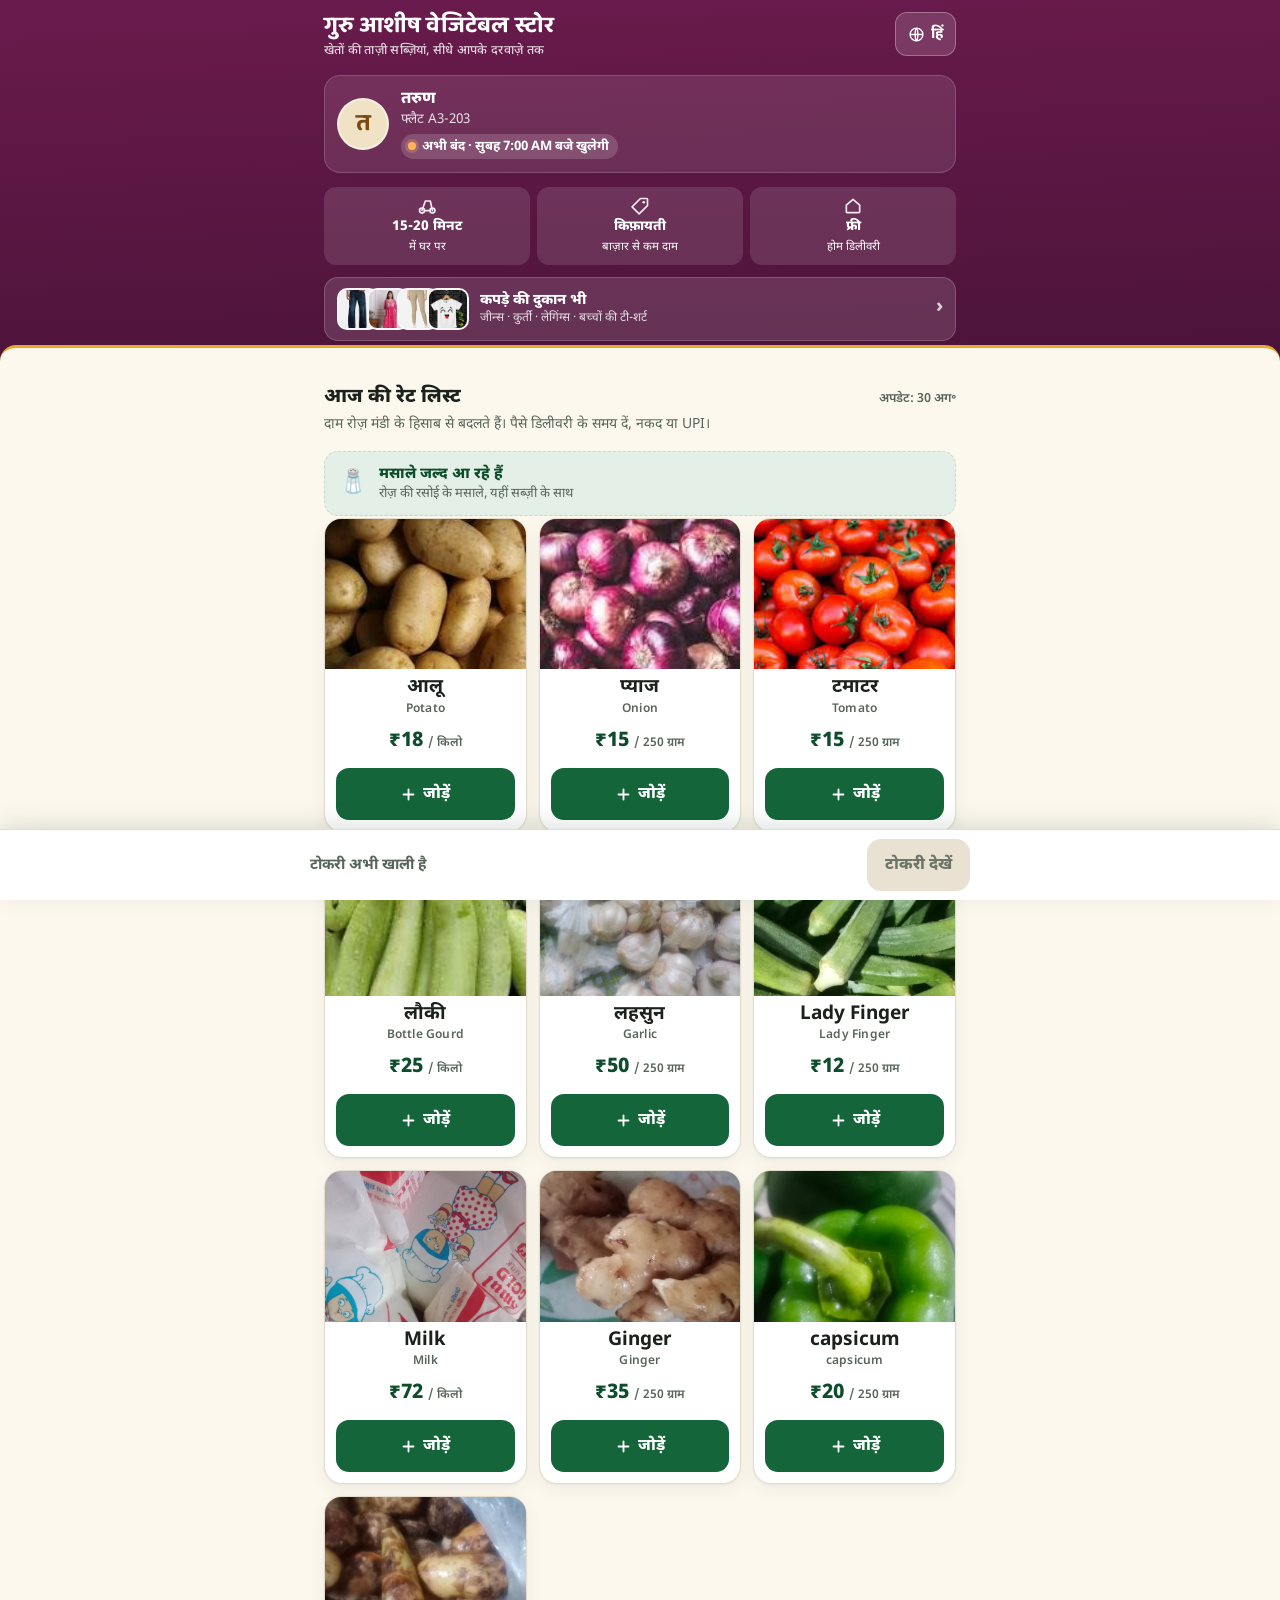
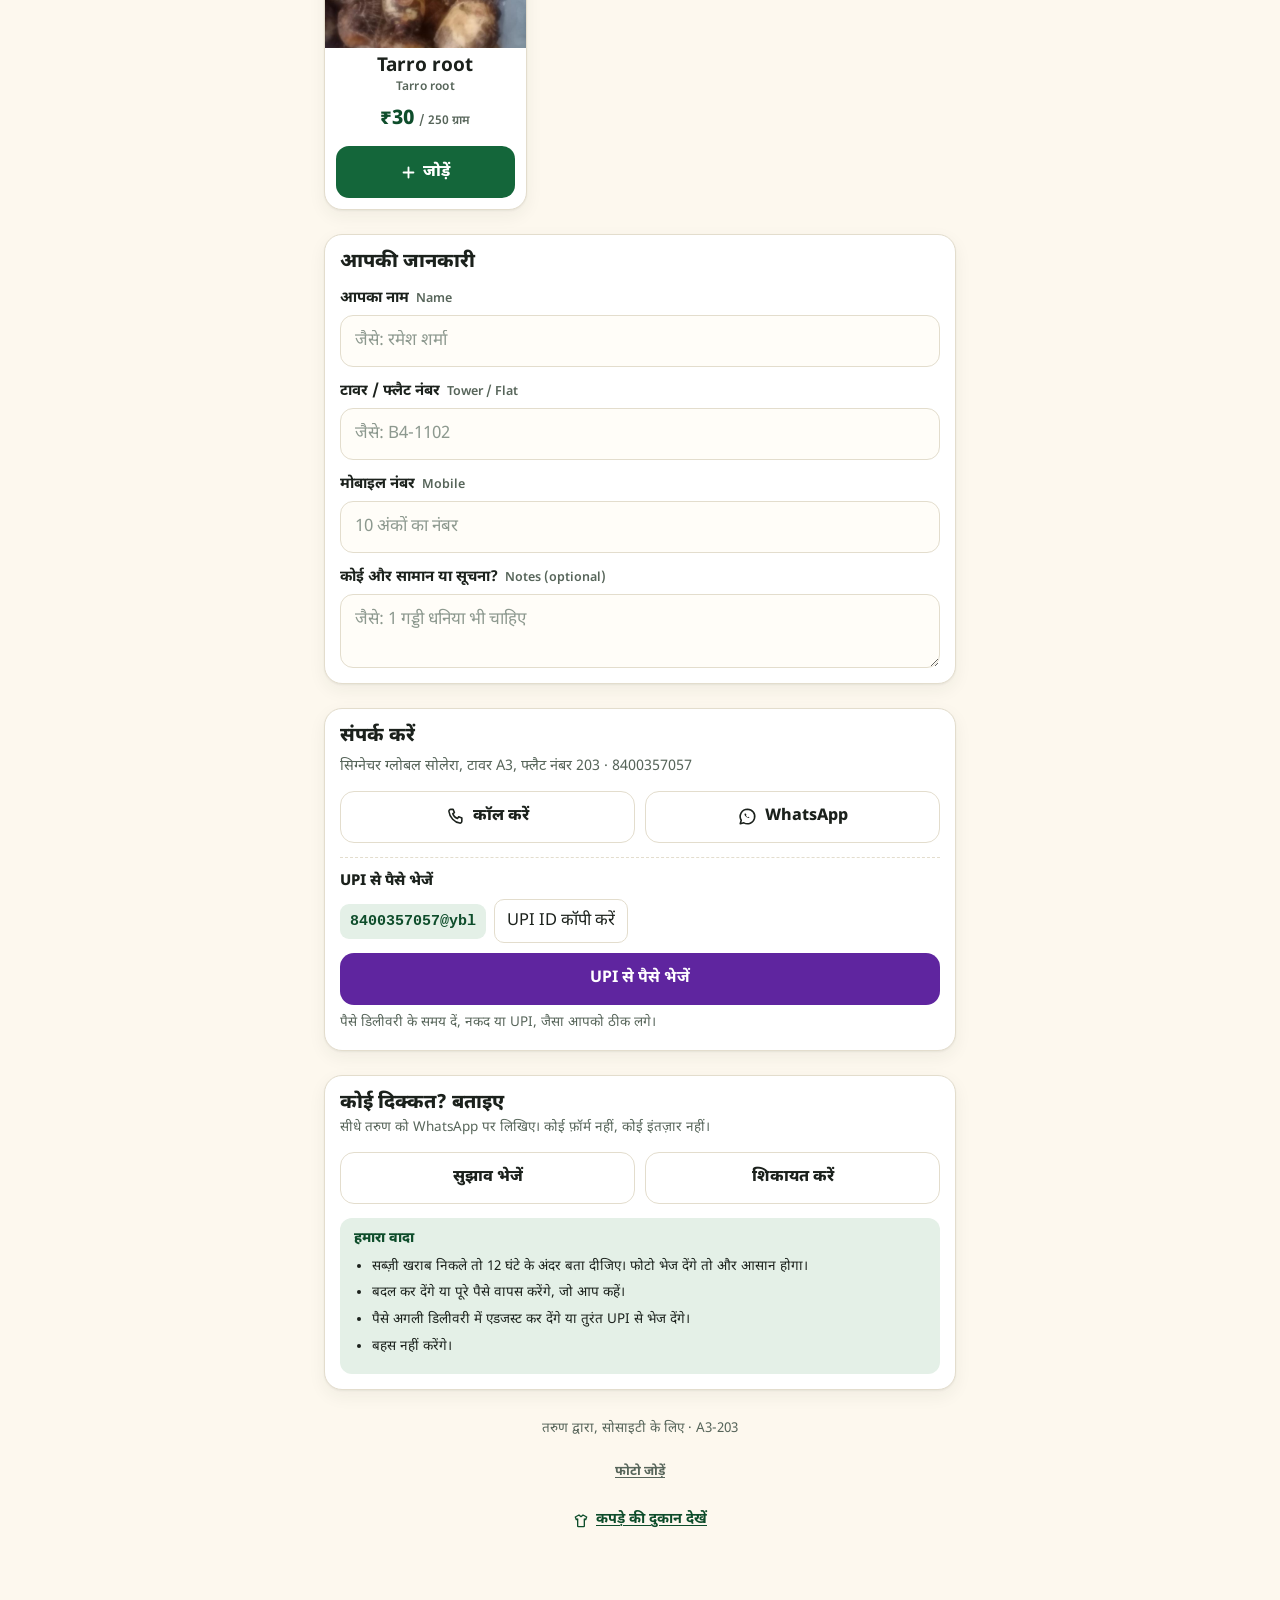
==== commit ce8a521c: "Update index.html from shop admin" ====
--- a/index.html
+++ b/index.html
@@ -649,12 +649,12 @@
       "crossSell": {
         "on": true,
         "photos": [
-          "photos/garments/shirt.jpg",
           "garments/jeans.jpg",
           "garments/kurti.jpg",
-          "garments/leggings.jpg"
+          "garments/leggings.jpg",
+          "garments/kidstee.jpg"
         ],
-        "sub": "कॉटन शर्ट · जीन्स · कुर्ती · लेगिंग्स"
+        "sub": "जीन्स · कुर्ती · लेगिंग्स · बच्चों की टी-शर्ट"
       }
     },
     "categories": [
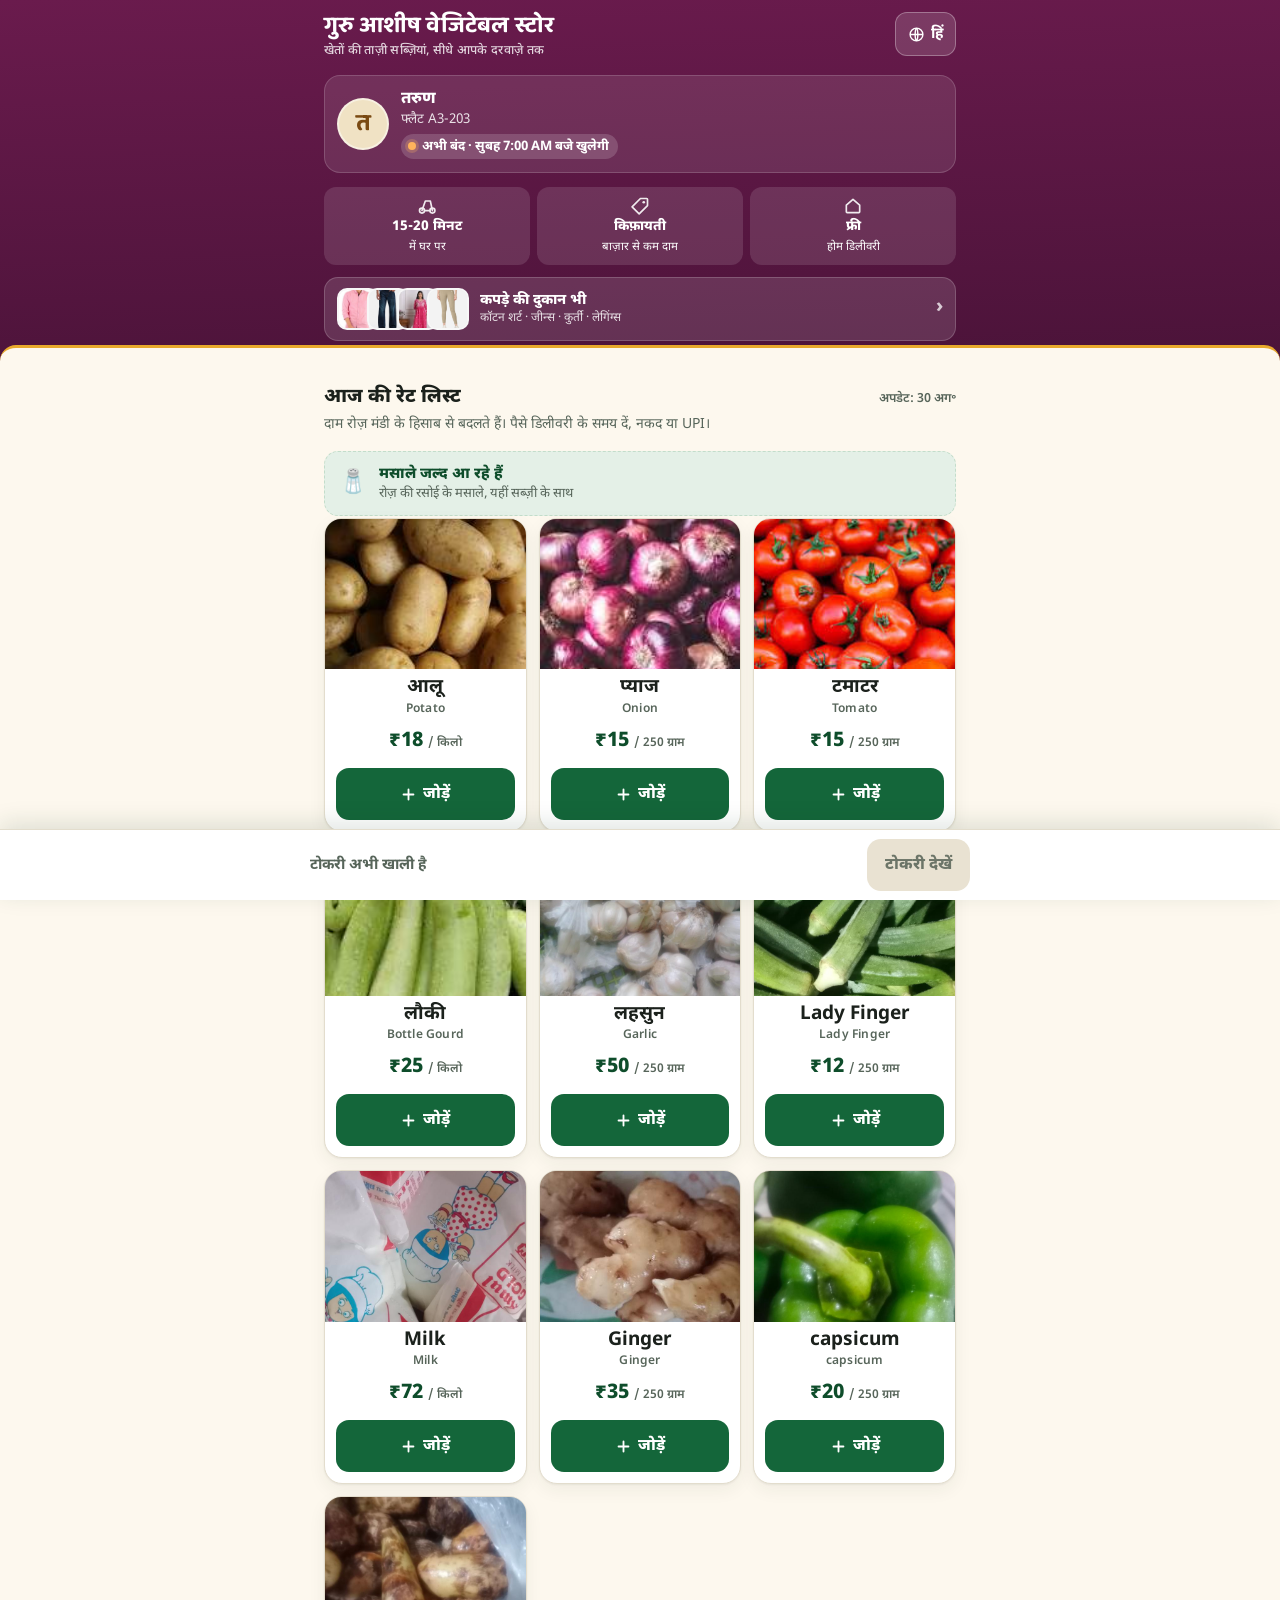
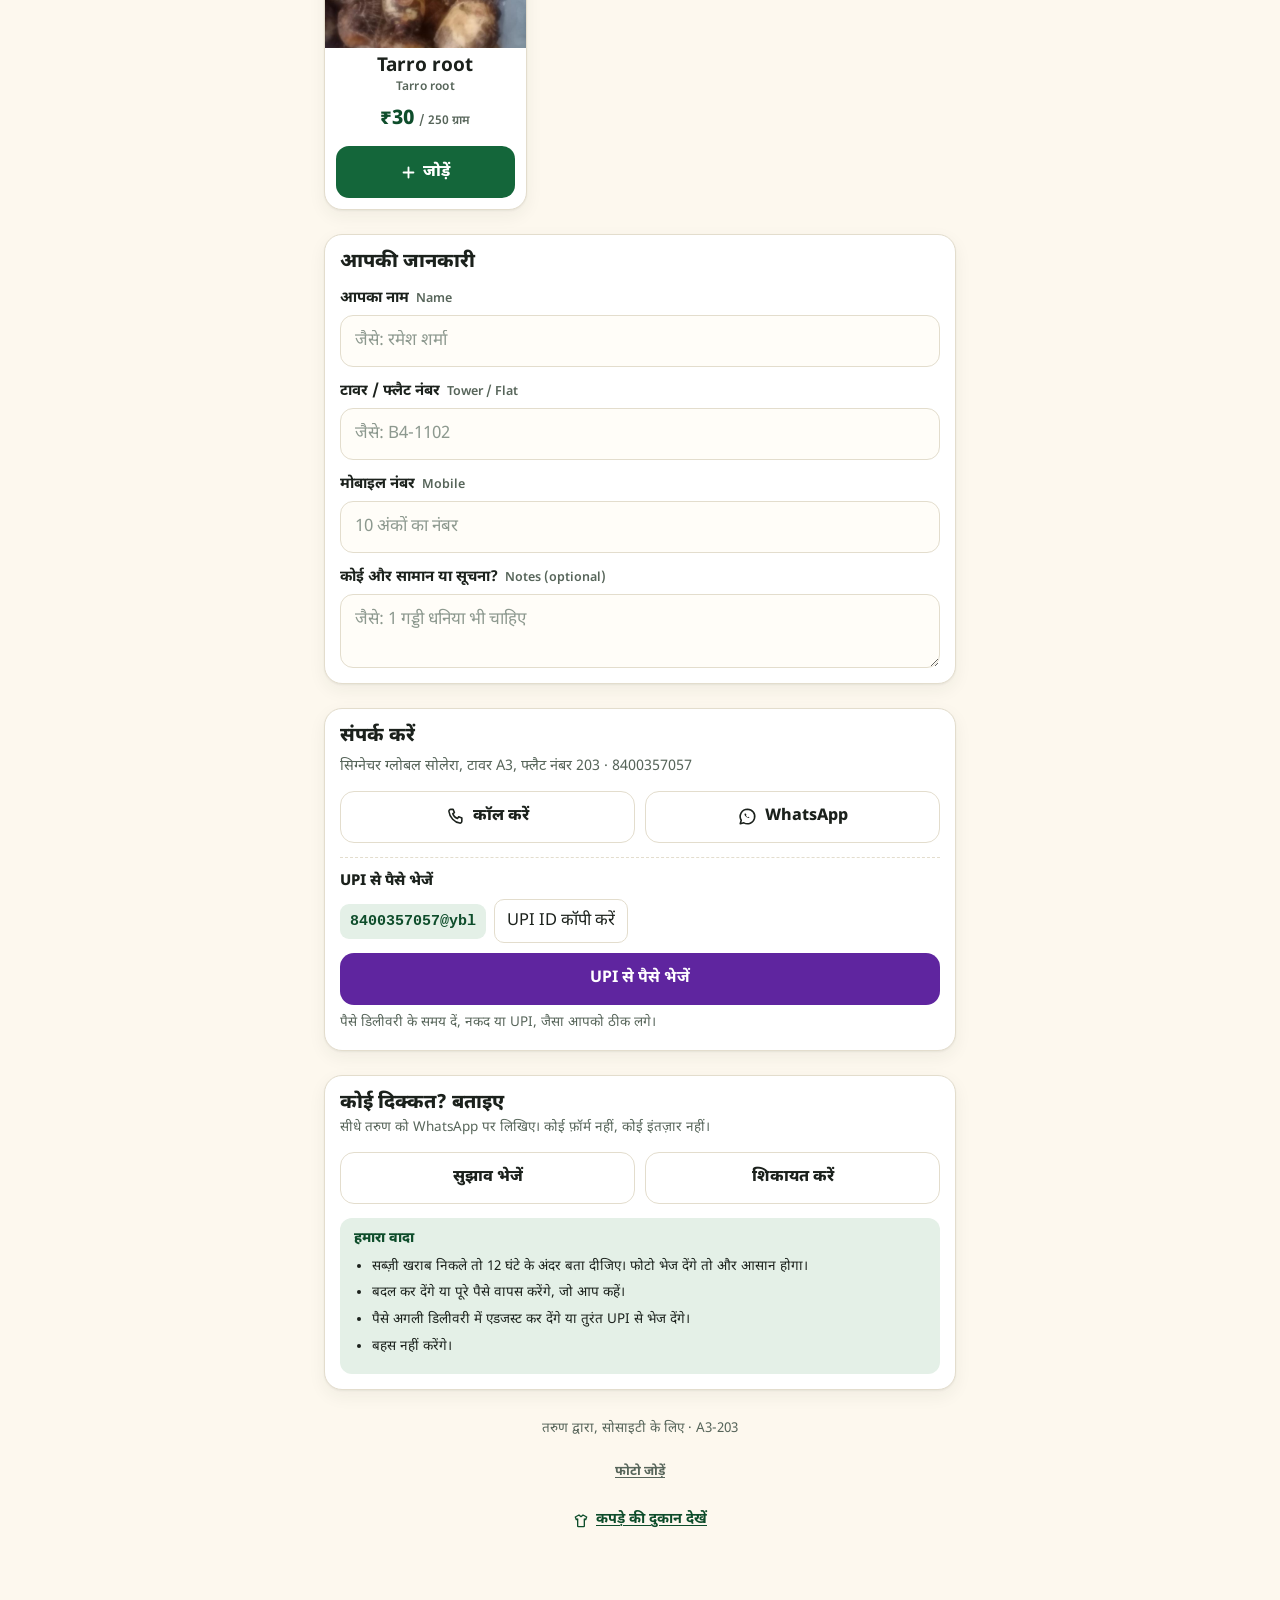
==== commit 097a0275: "Update index.html from shop admin" ====
--- a/index.html
+++ b/index.html
@@ -649,12 +649,12 @@
       "crossSell": {
         "on": true,
         "photos": [
+          "photos/garments/shirt.jpg",
           "garments/jeans.jpg",
           "garments/kurti.jpg",
-          "garments/leggings.jpg",
-          "garments/kidstee.jpg"
+          "garments/leggings.jpg"
         ],
-        "sub": "जीन्स · कुर्ती · लेगिंग्स · बच्चों की टी-शर्ट"
+        "sub": "कॉटन शर्ट · जीन्स · कुर्ती · लेगिंग्स"
       }
     },
     "categories": [
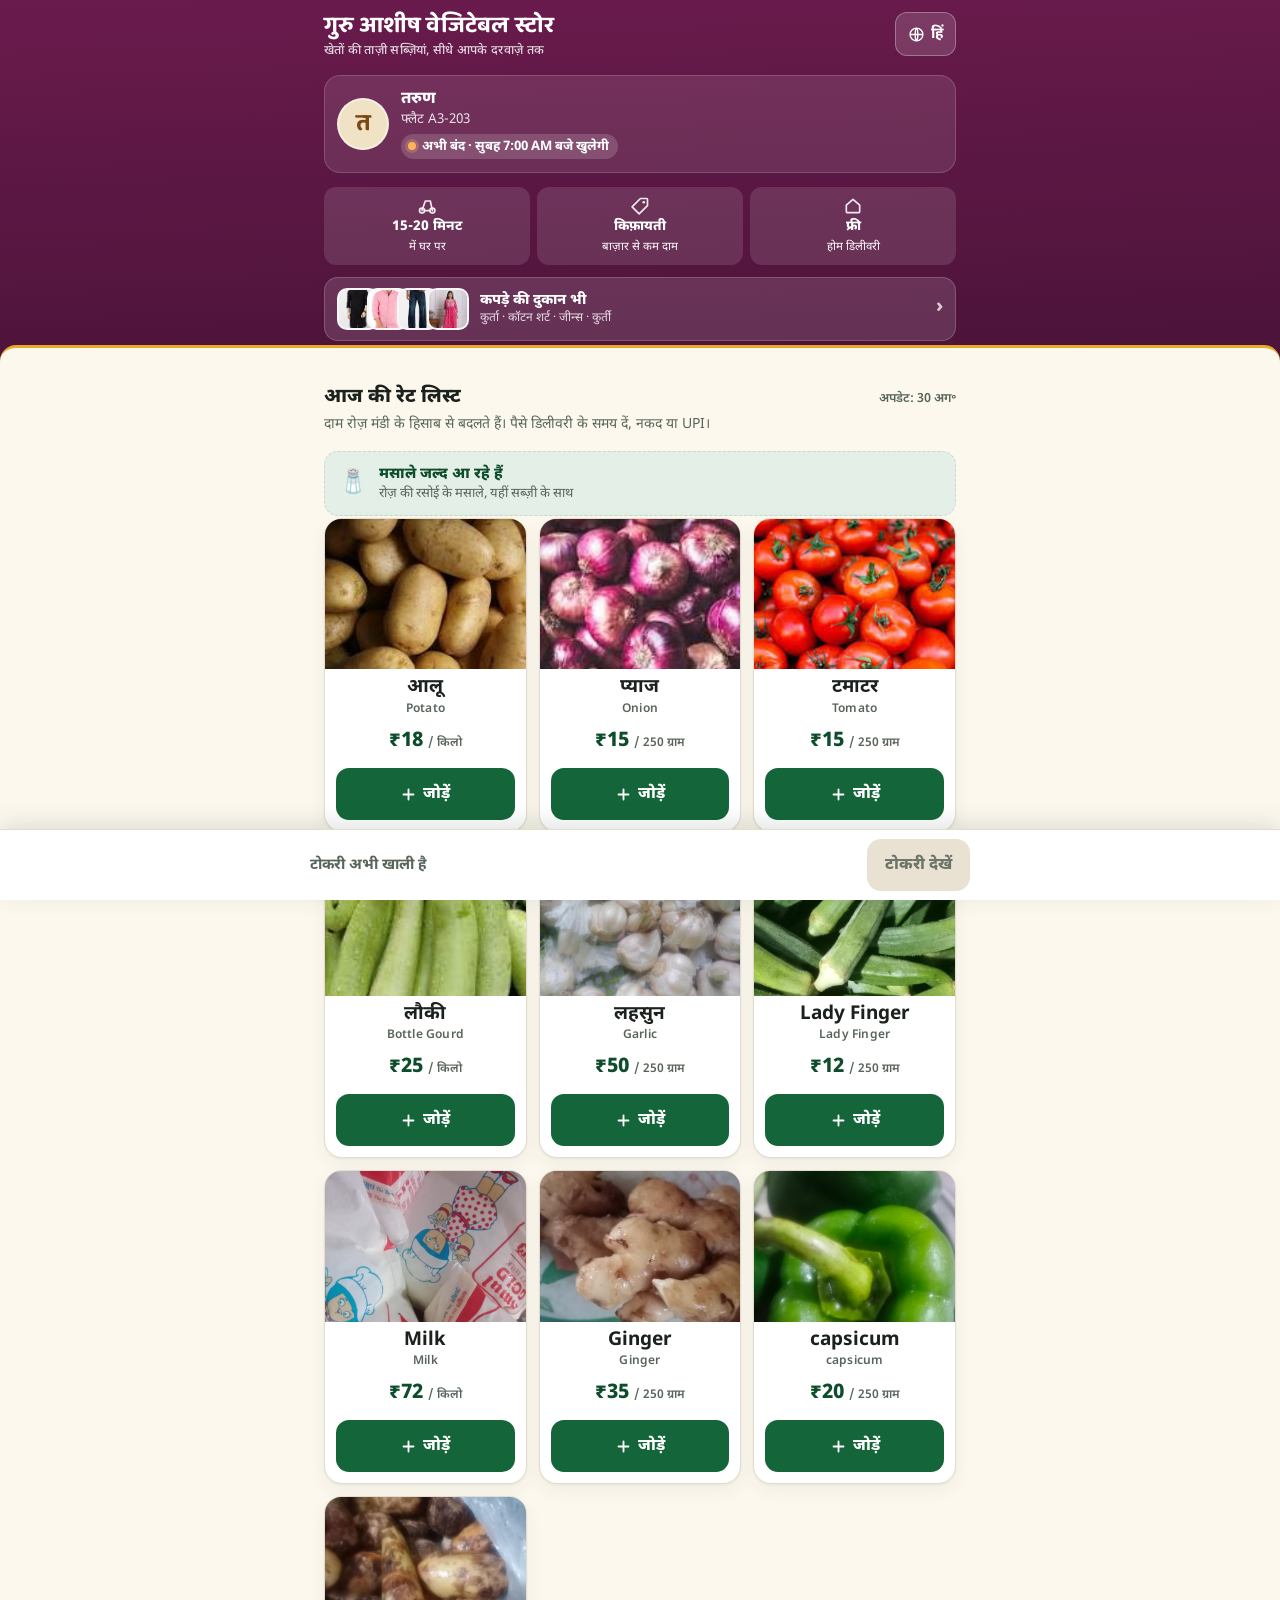
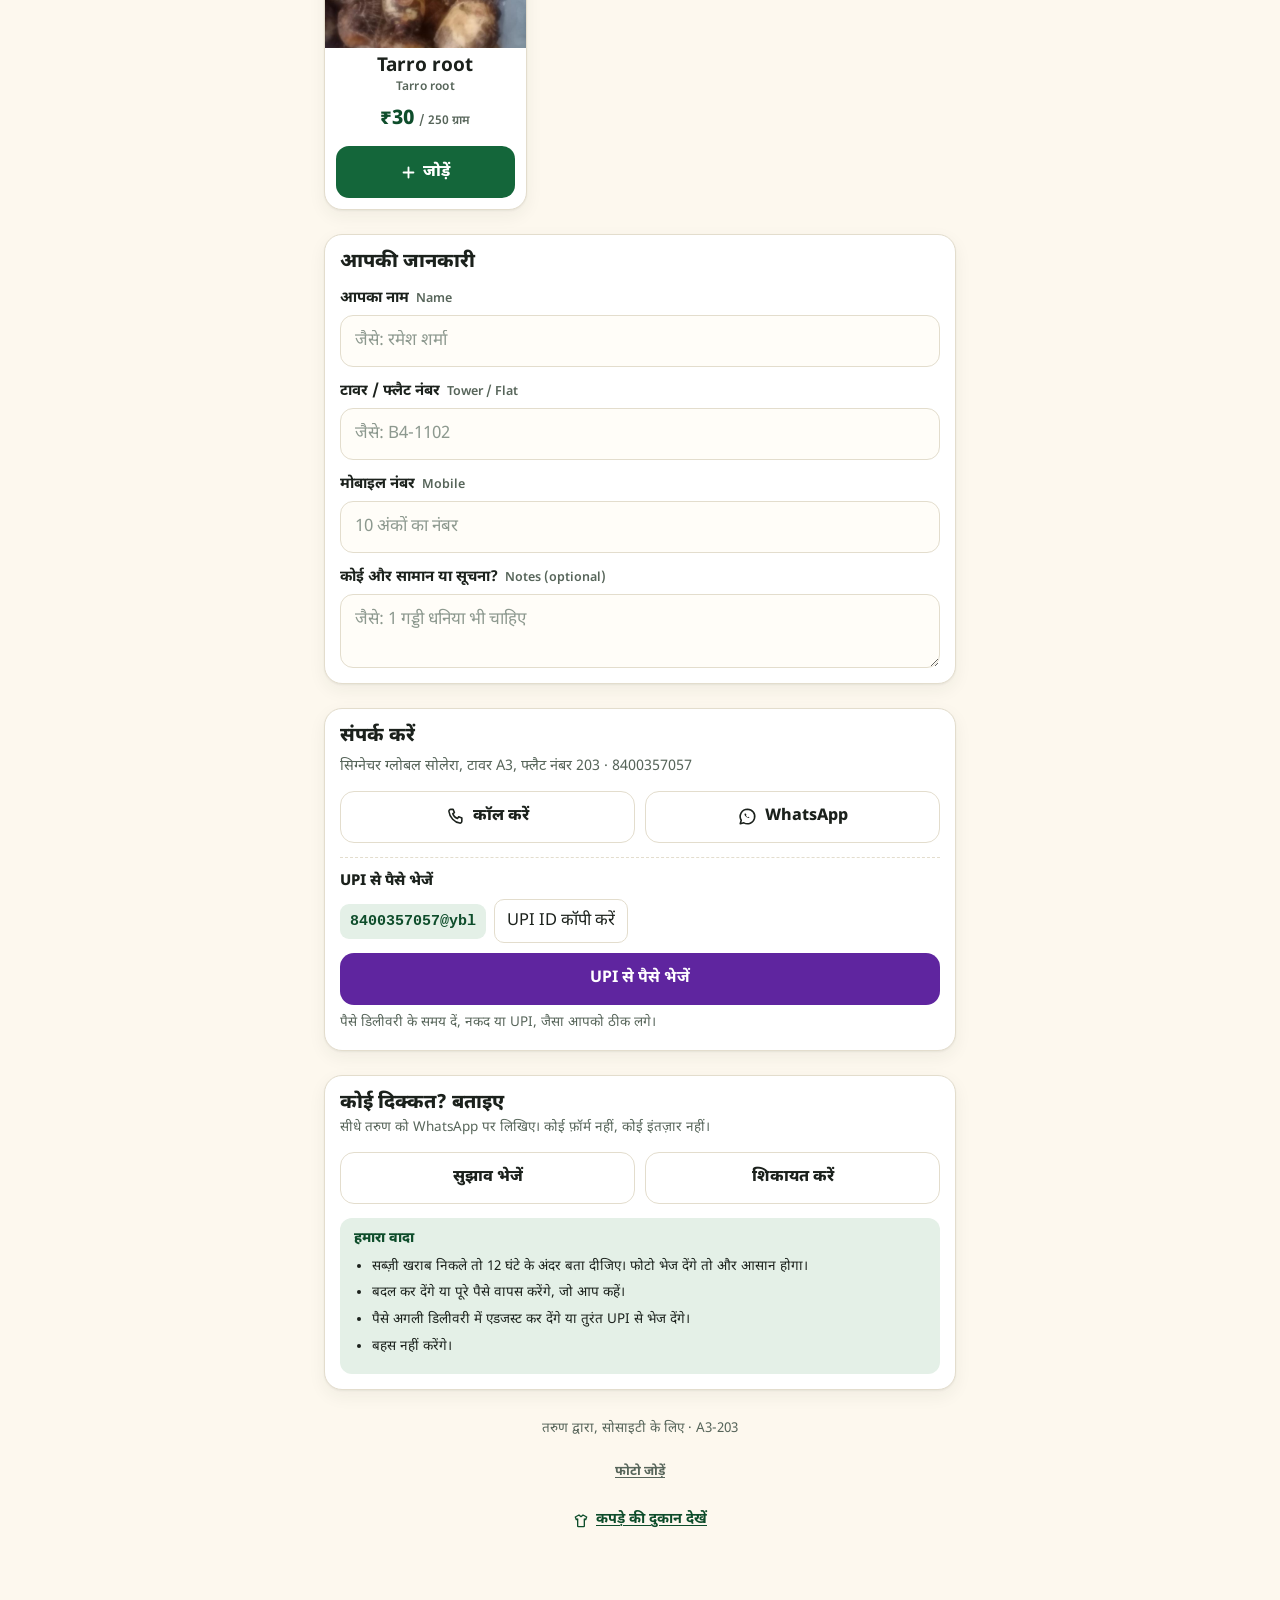
==== commit 0c774811: "Update index.html from shop admin" ====
--- a/index.html
+++ b/index.html
@@ -649,12 +649,12 @@
       "crossSell": {
         "on": true,
         "photos": [
+          "garments/kurta.jpg",
           "photos/garments/shirt.jpg",
           "garments/jeans.jpg",
-          "garments/kurti.jpg",
-          "garments/leggings.jpg"
+          "garments/kurti.jpg"
         ],
-        "sub": "कॉटन शर्ट · जीन्स · कुर्ती · लेगिंग्स"
+        "sub": "कुर्ता · कॉटन शर्ट · जीन्स · कुर्ती"
       }
     },
     "categories": [
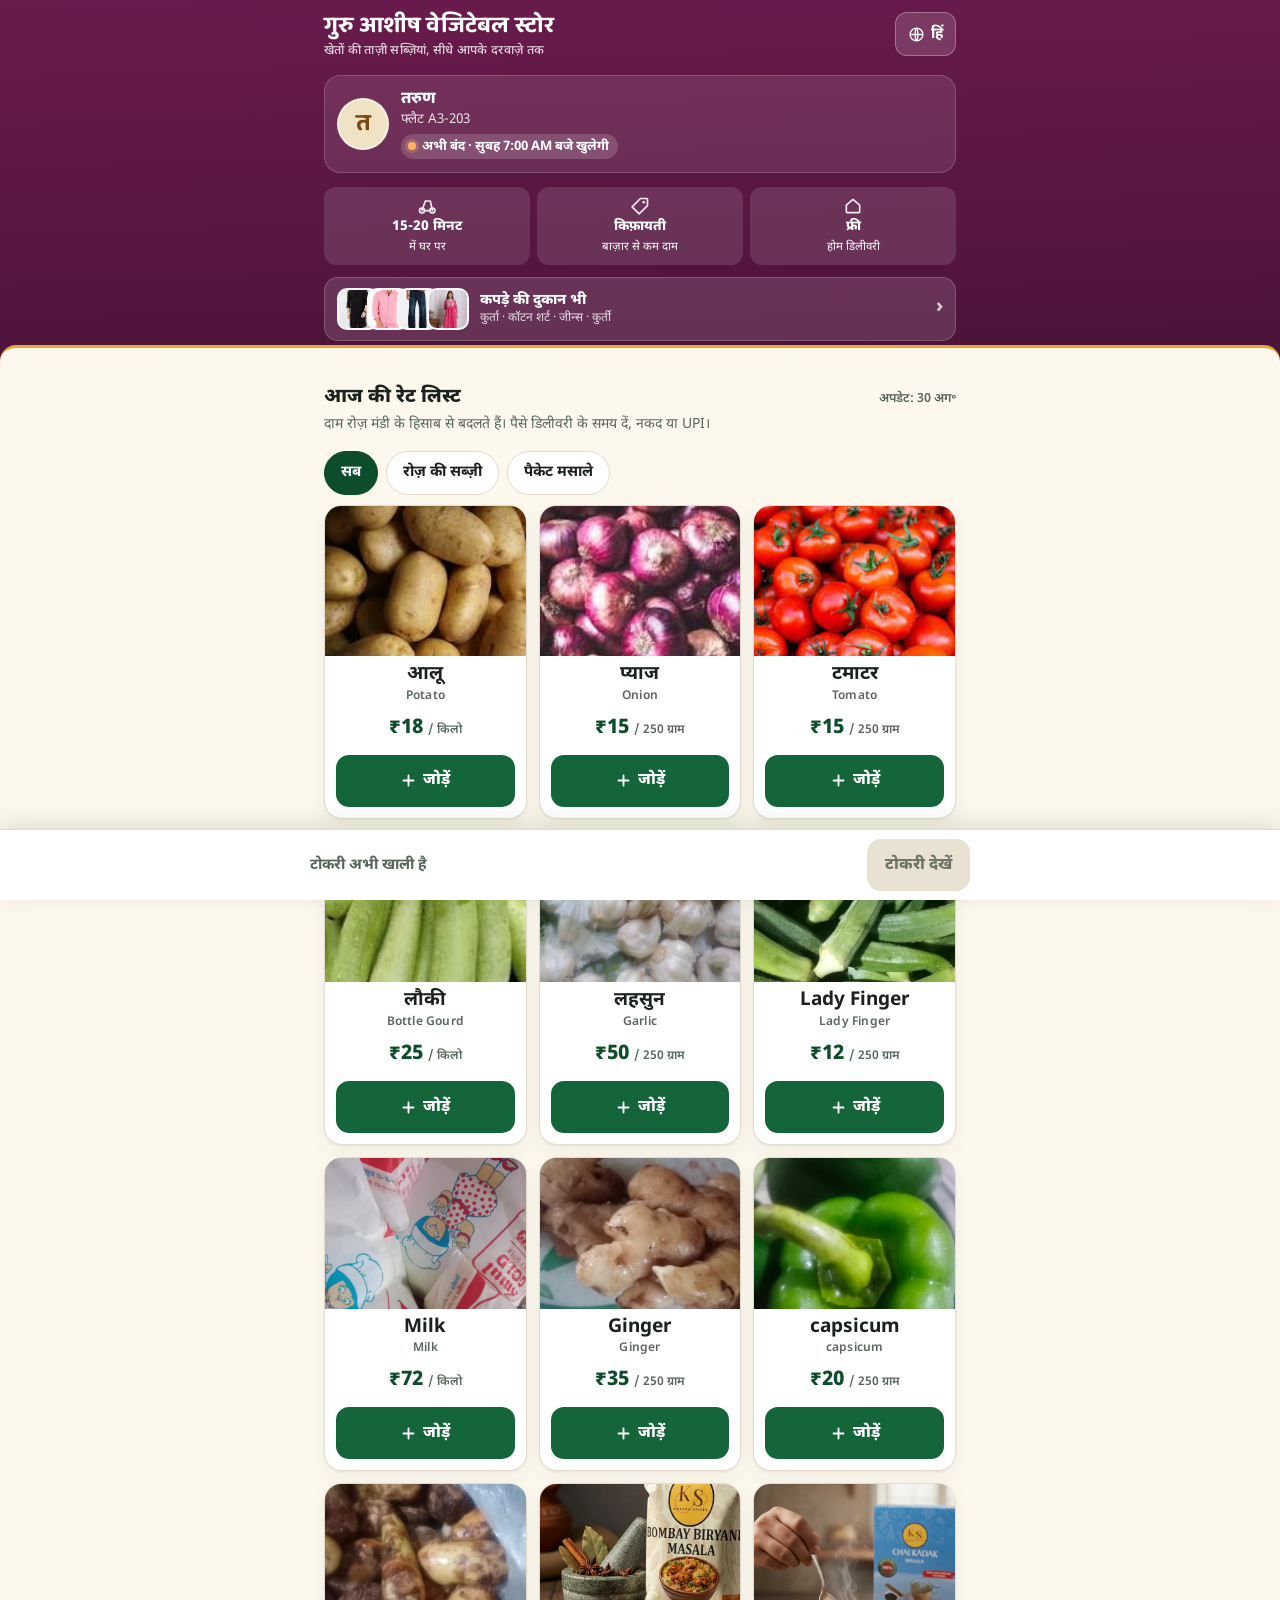
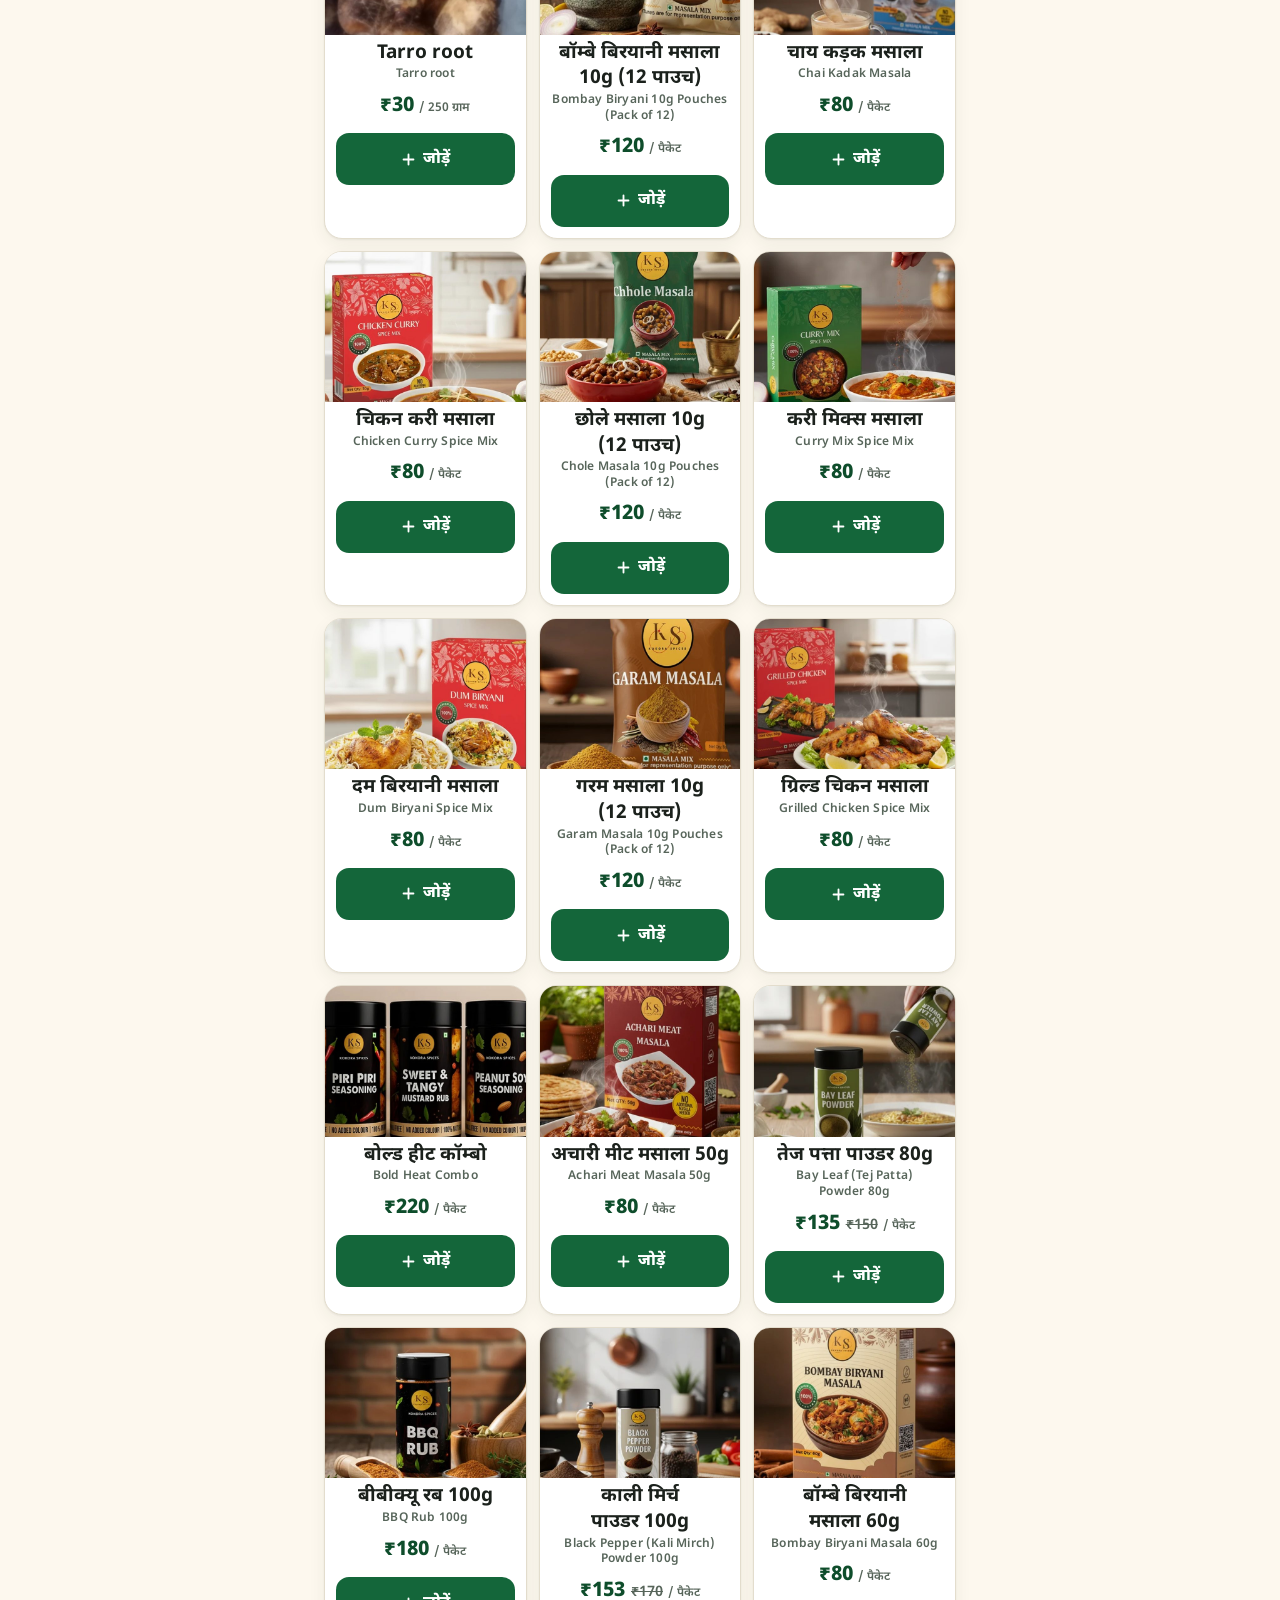
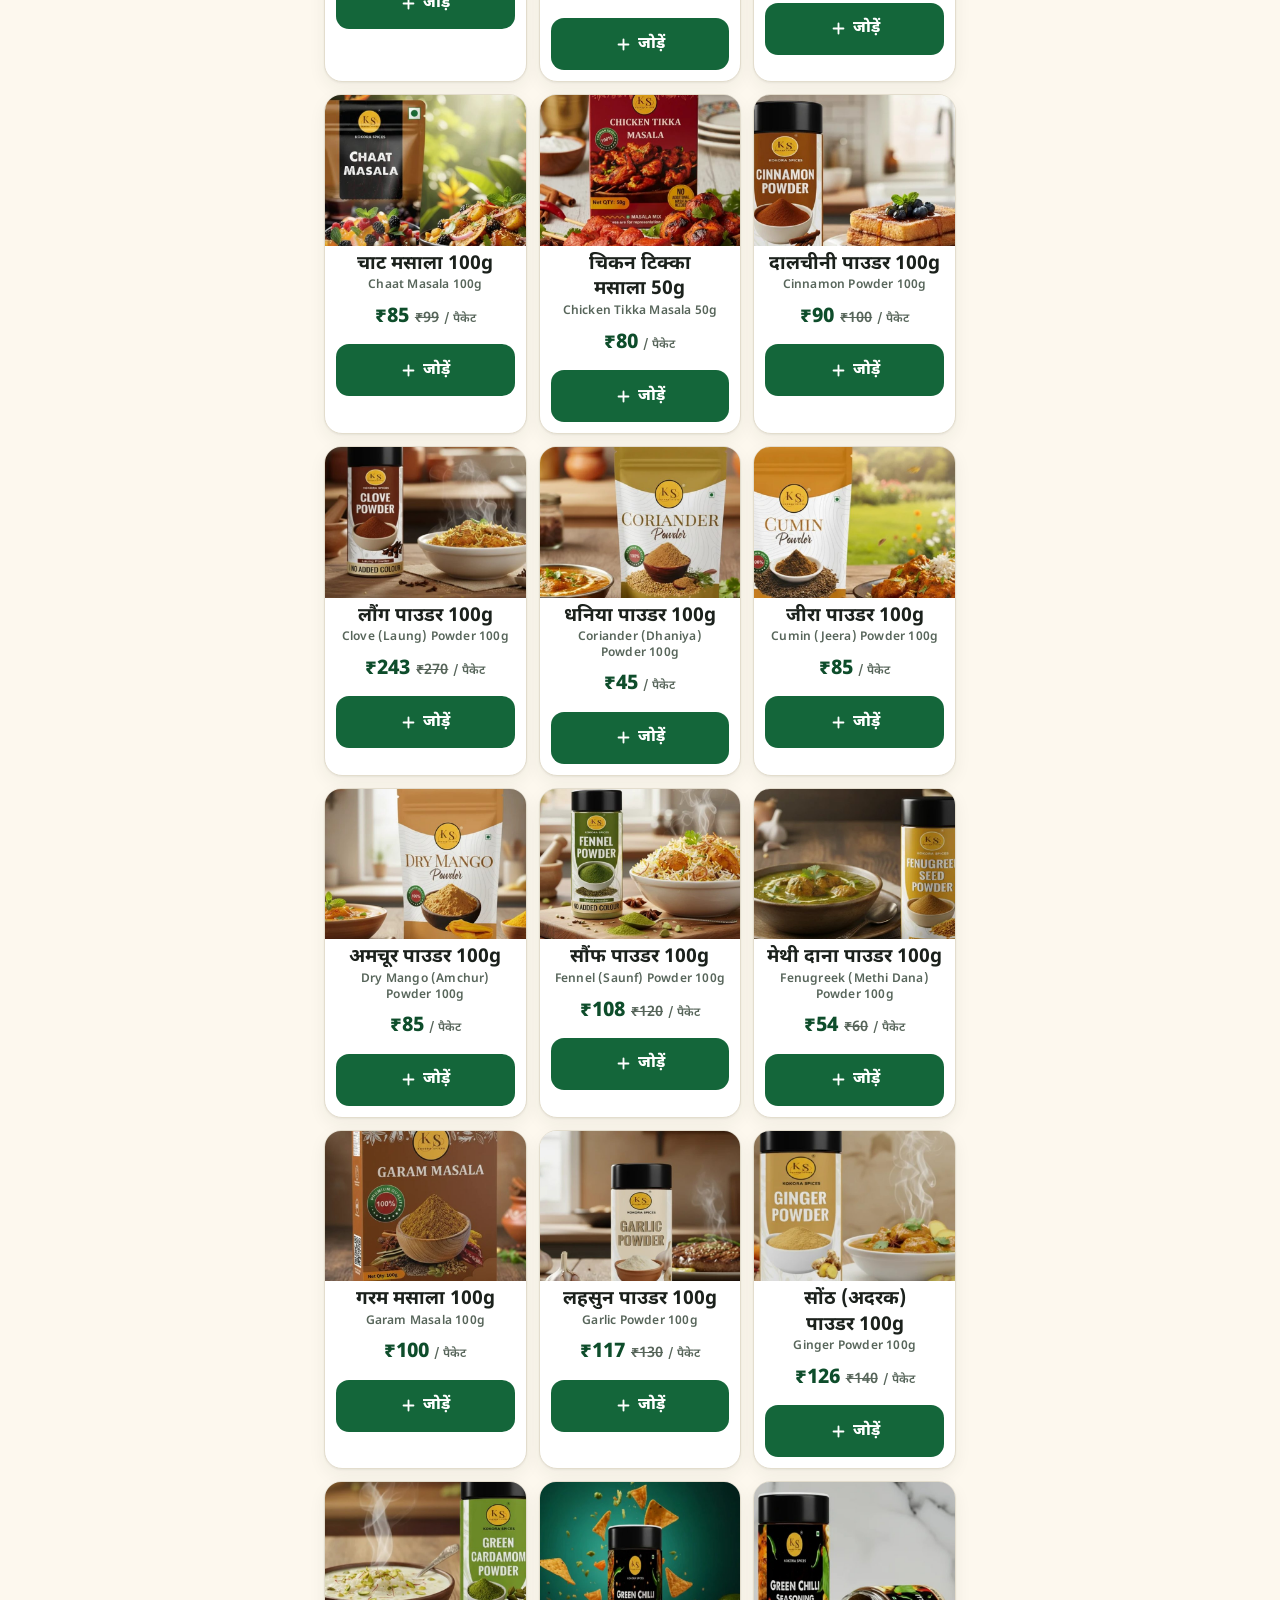
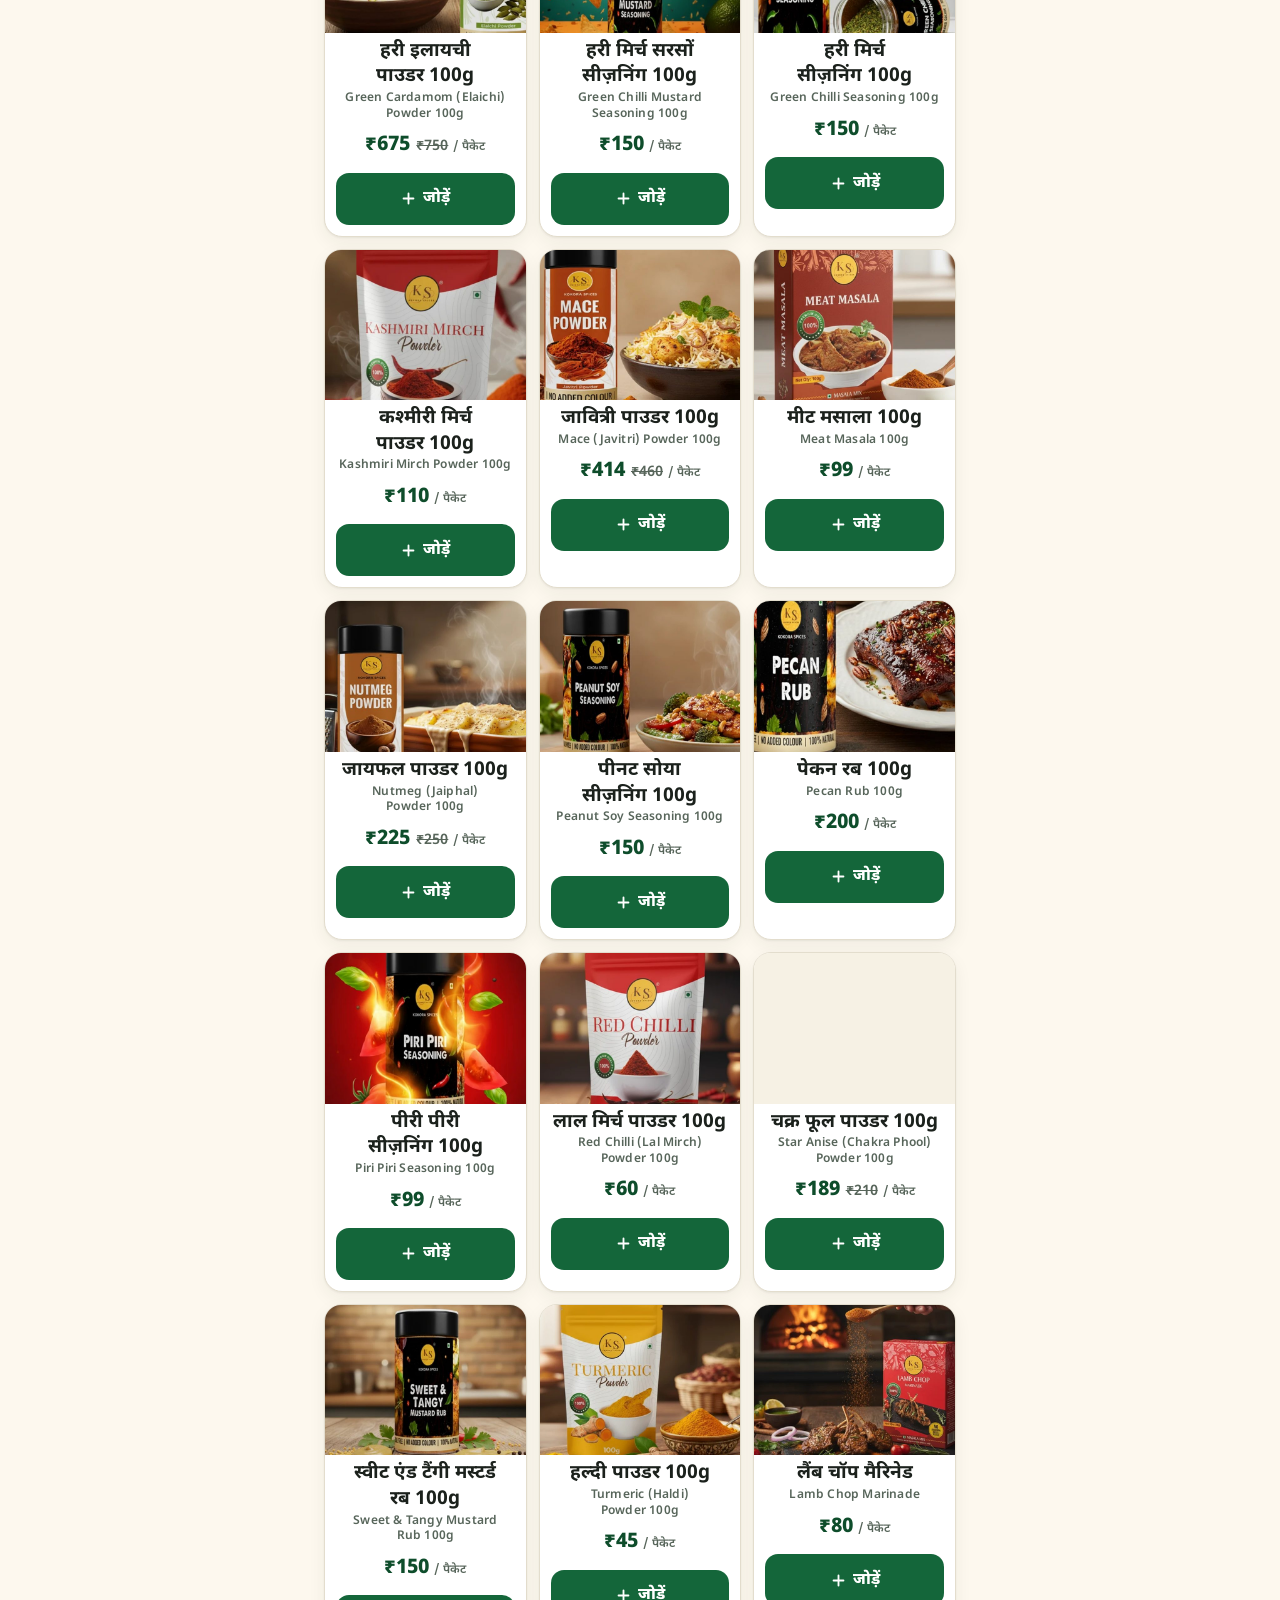
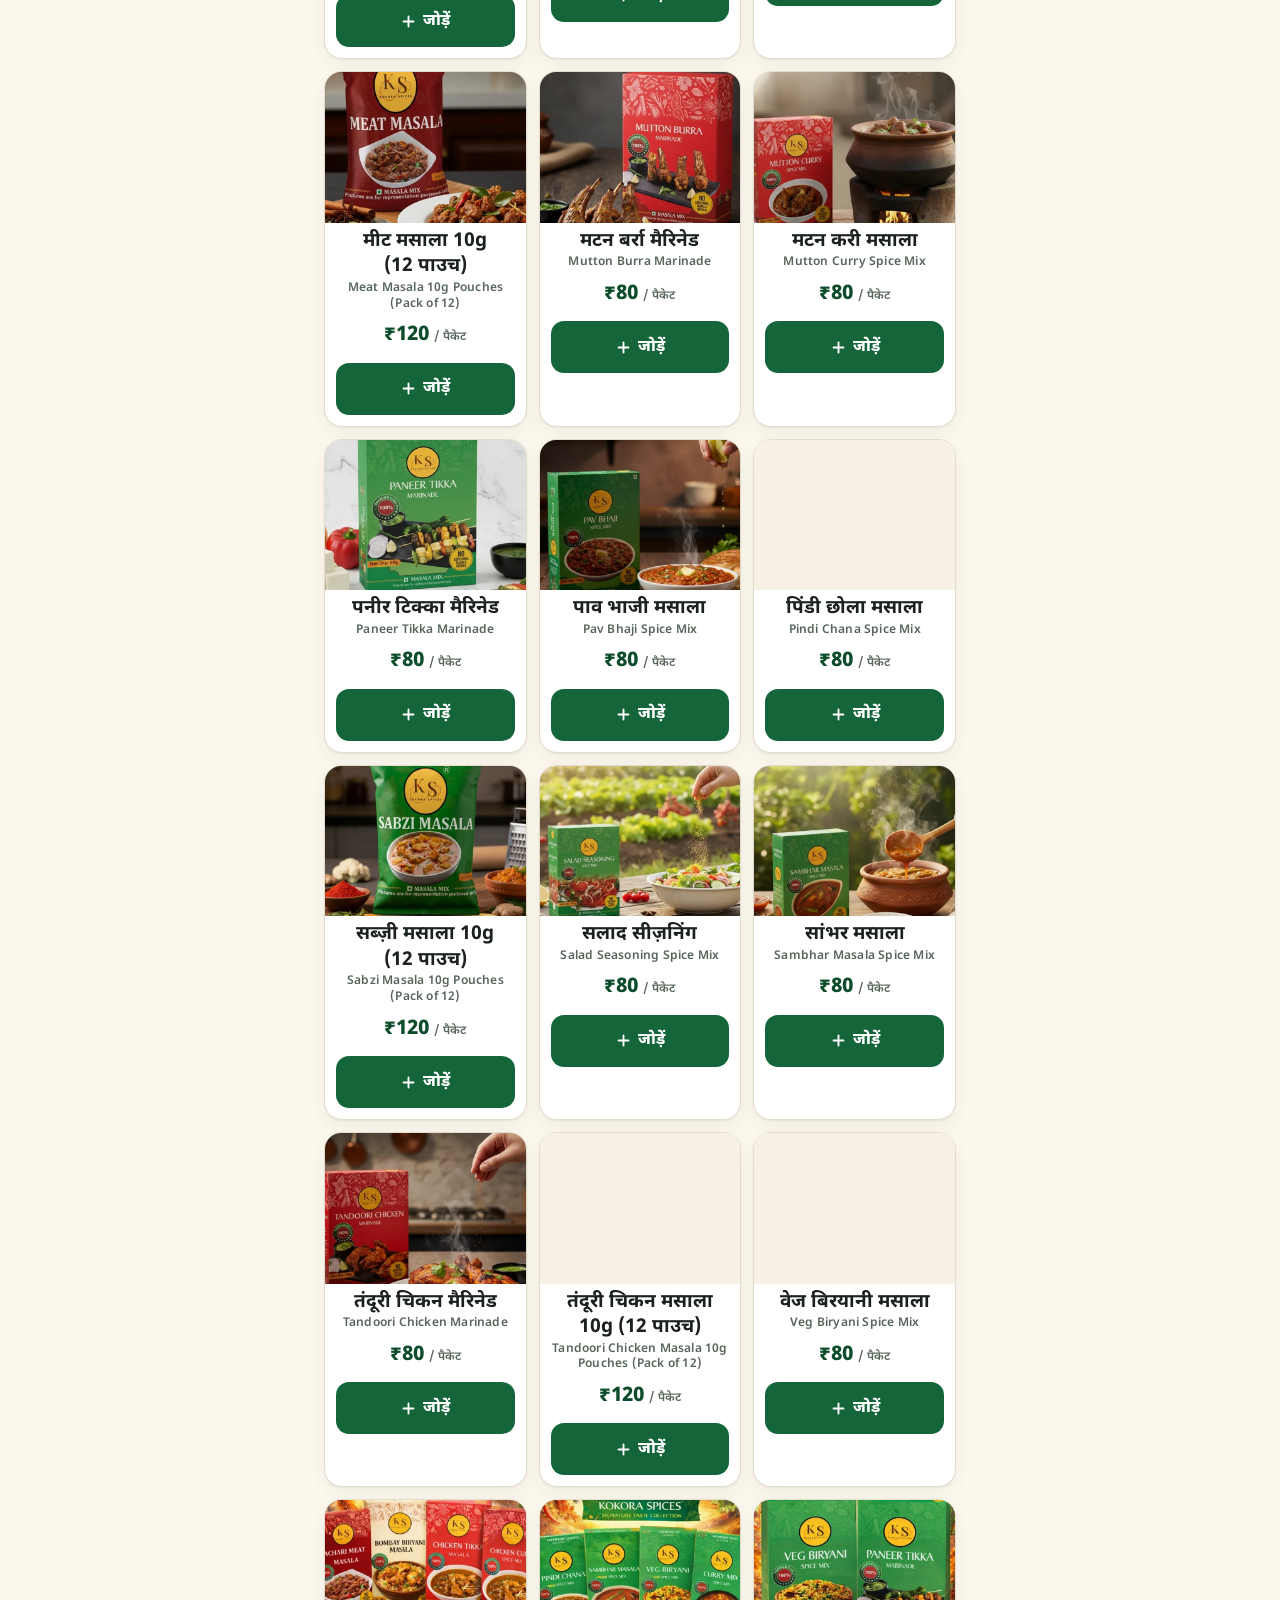
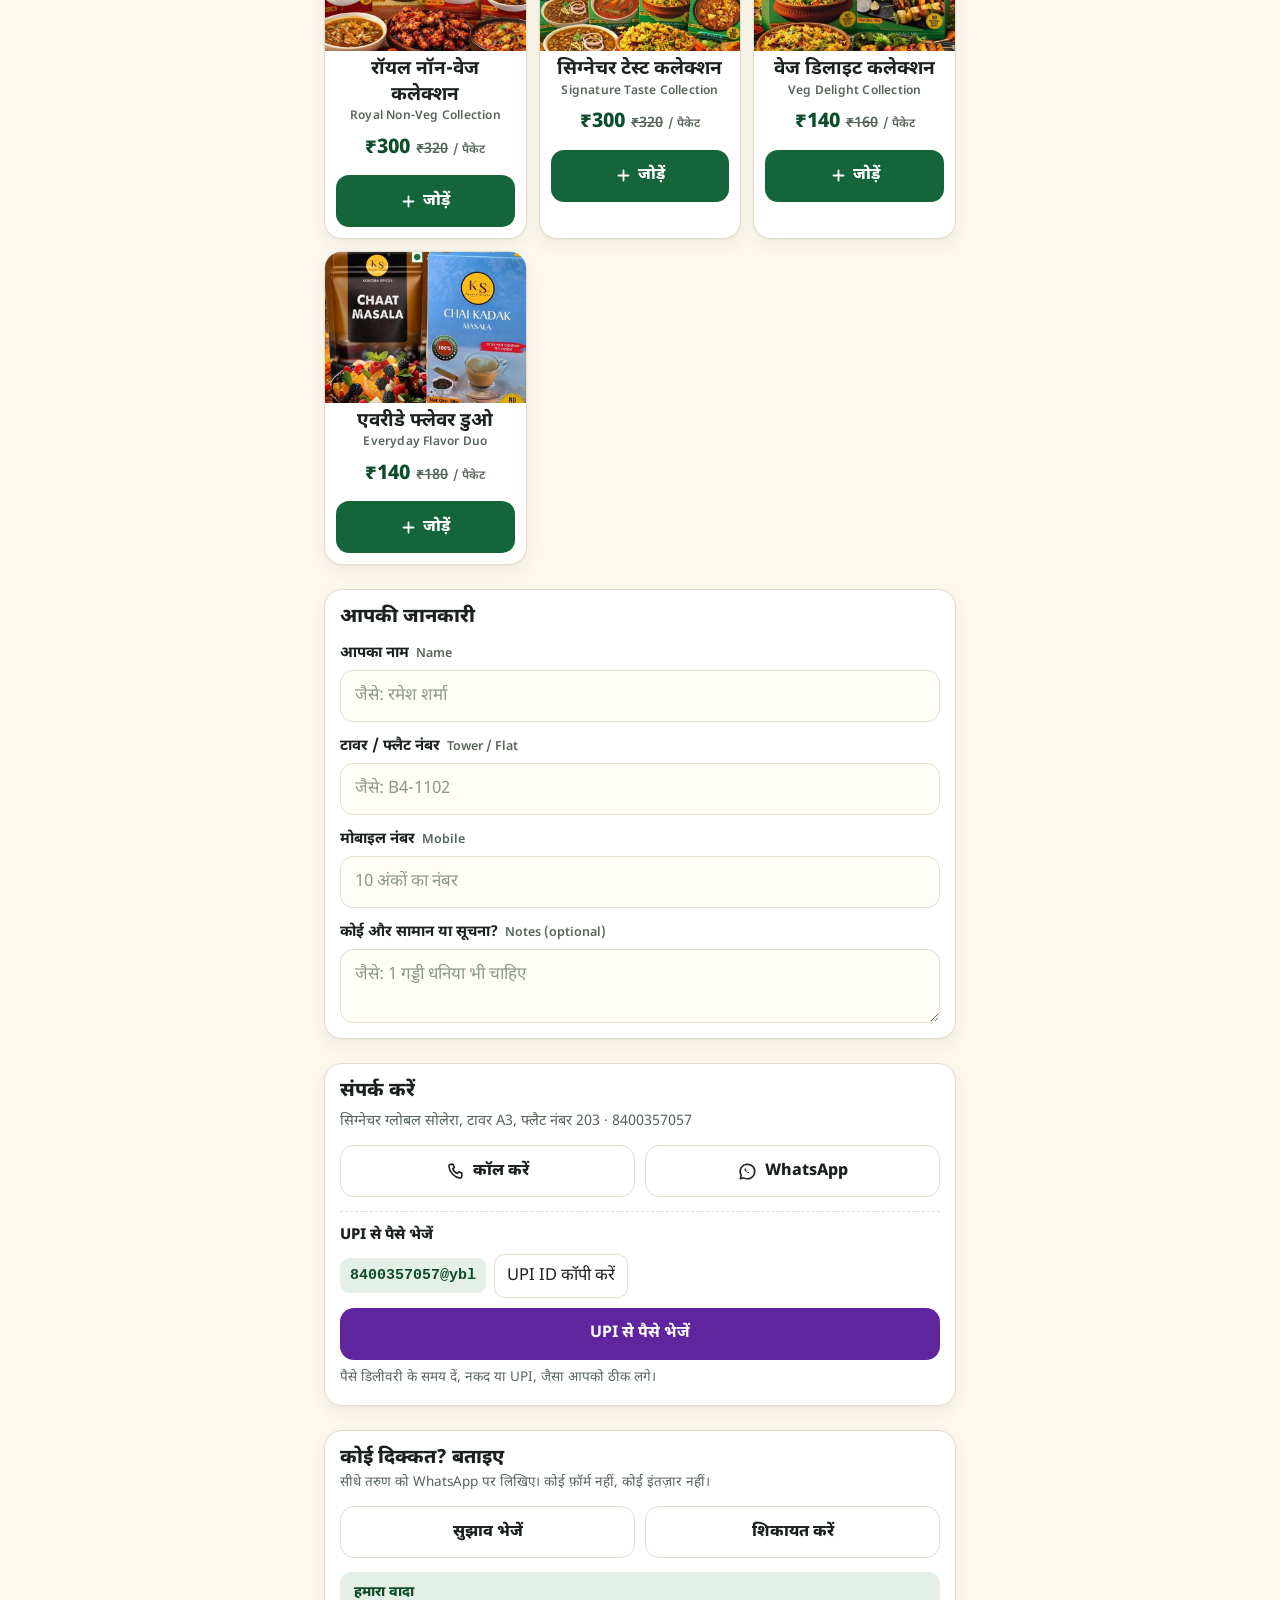
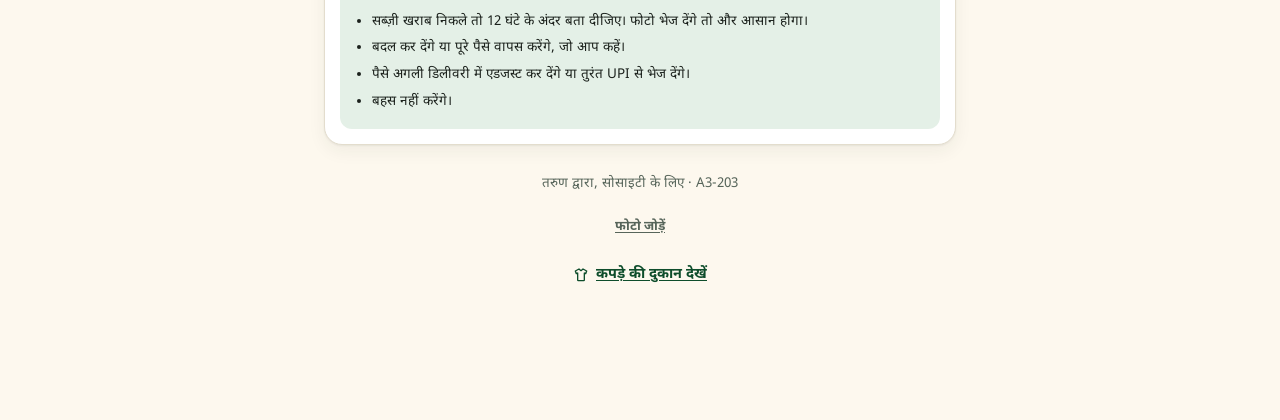
==== commit 8abe6168: "Update index.html from shop admin" ====
--- a/index.html
+++ b/index.html
@@ -645,7 +645,7 @@
       "upiName": "Tarun Bhatia",
       "reportHours": 12,
       "reviewsApi": "https://guru-ashish-reviews.sandeepniftian2002.workers.dev",
-      "masalaSoon": true,
+      "masalaSoon": false,
       "crossSell": {
         "on": true,
         "photos": [
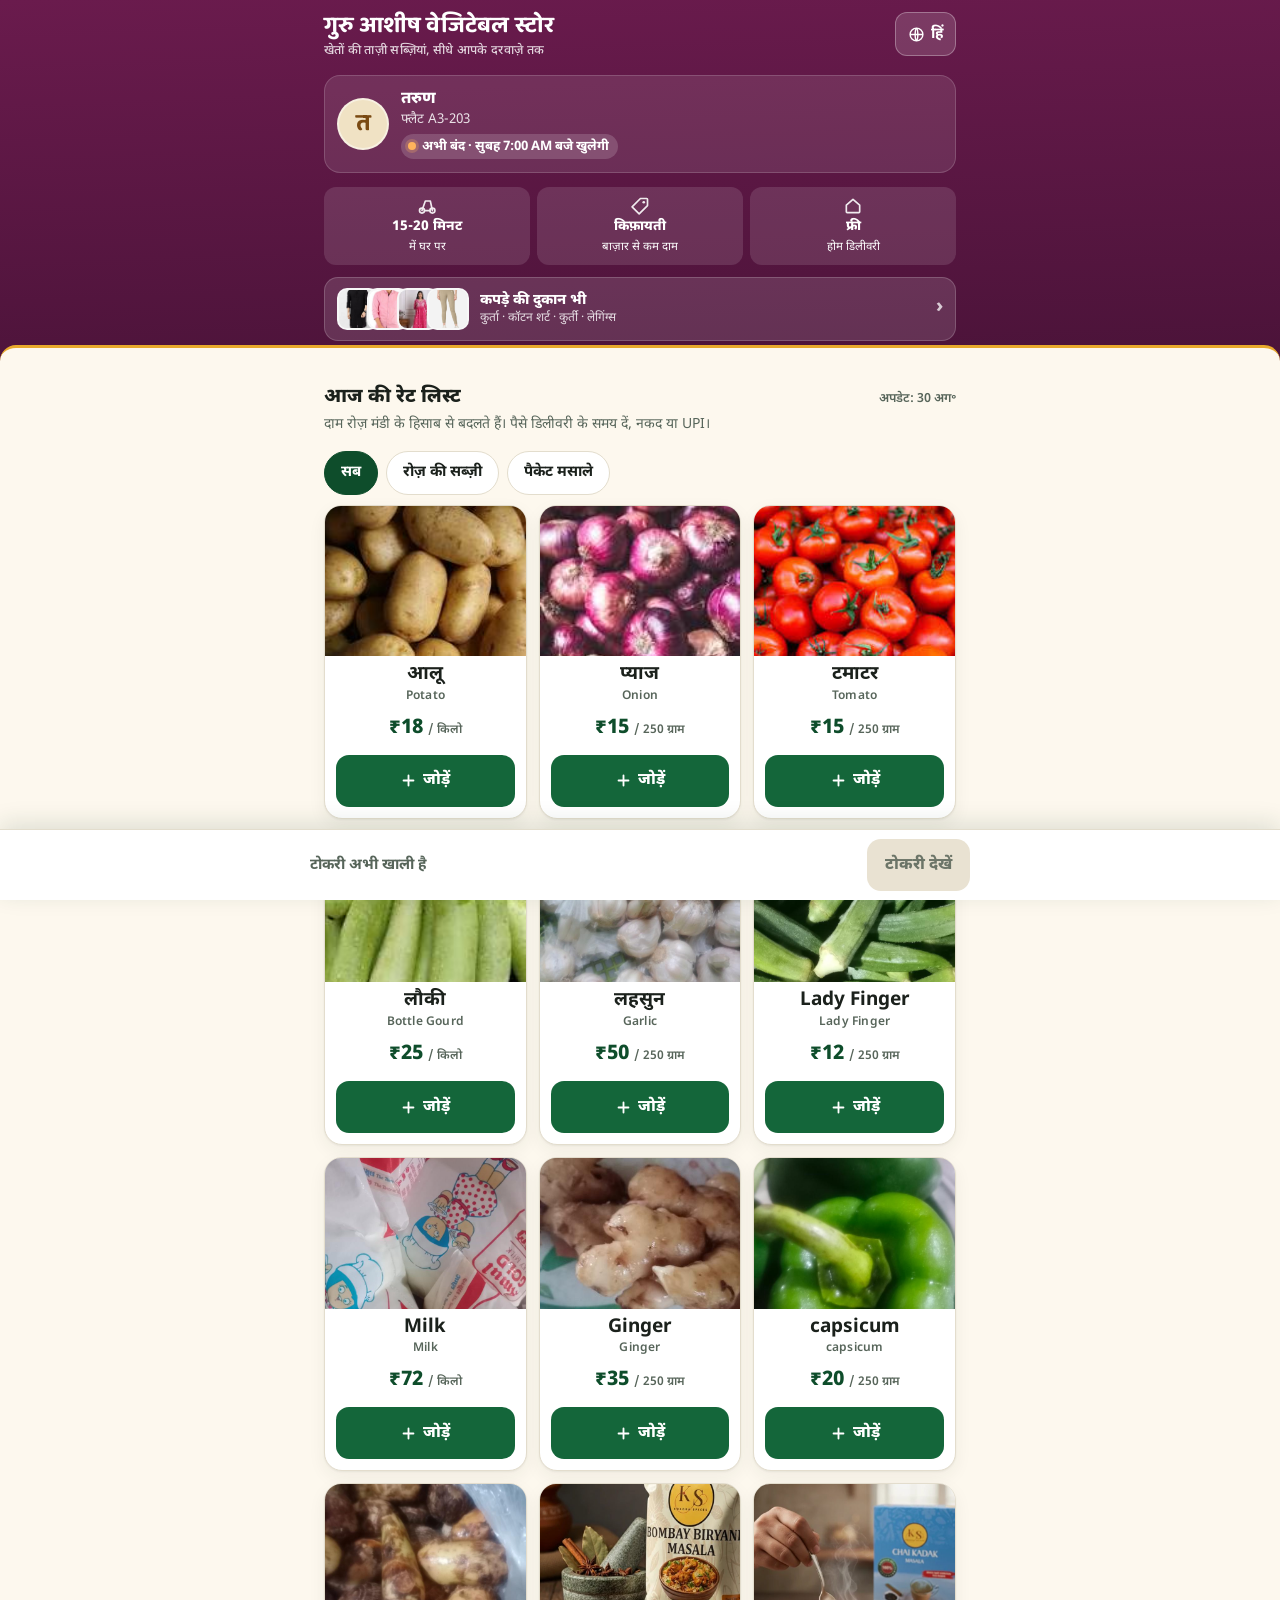
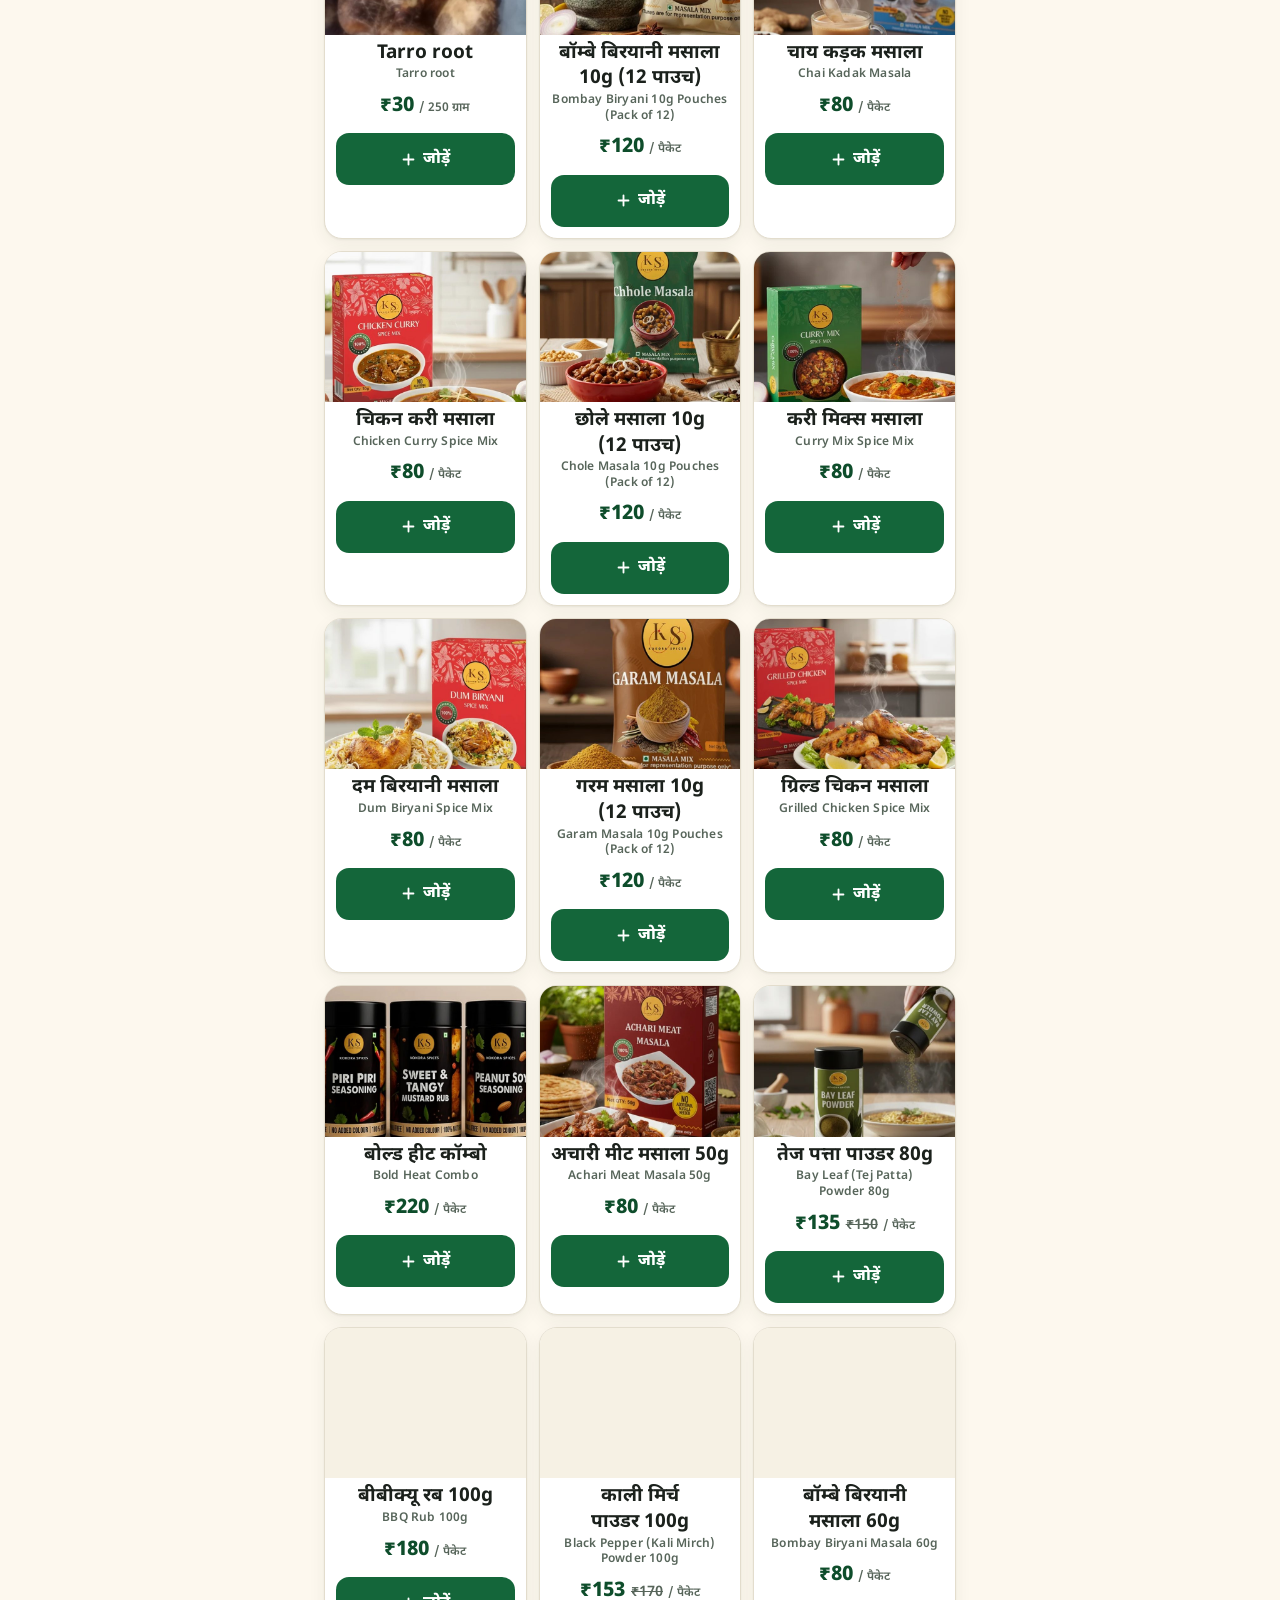
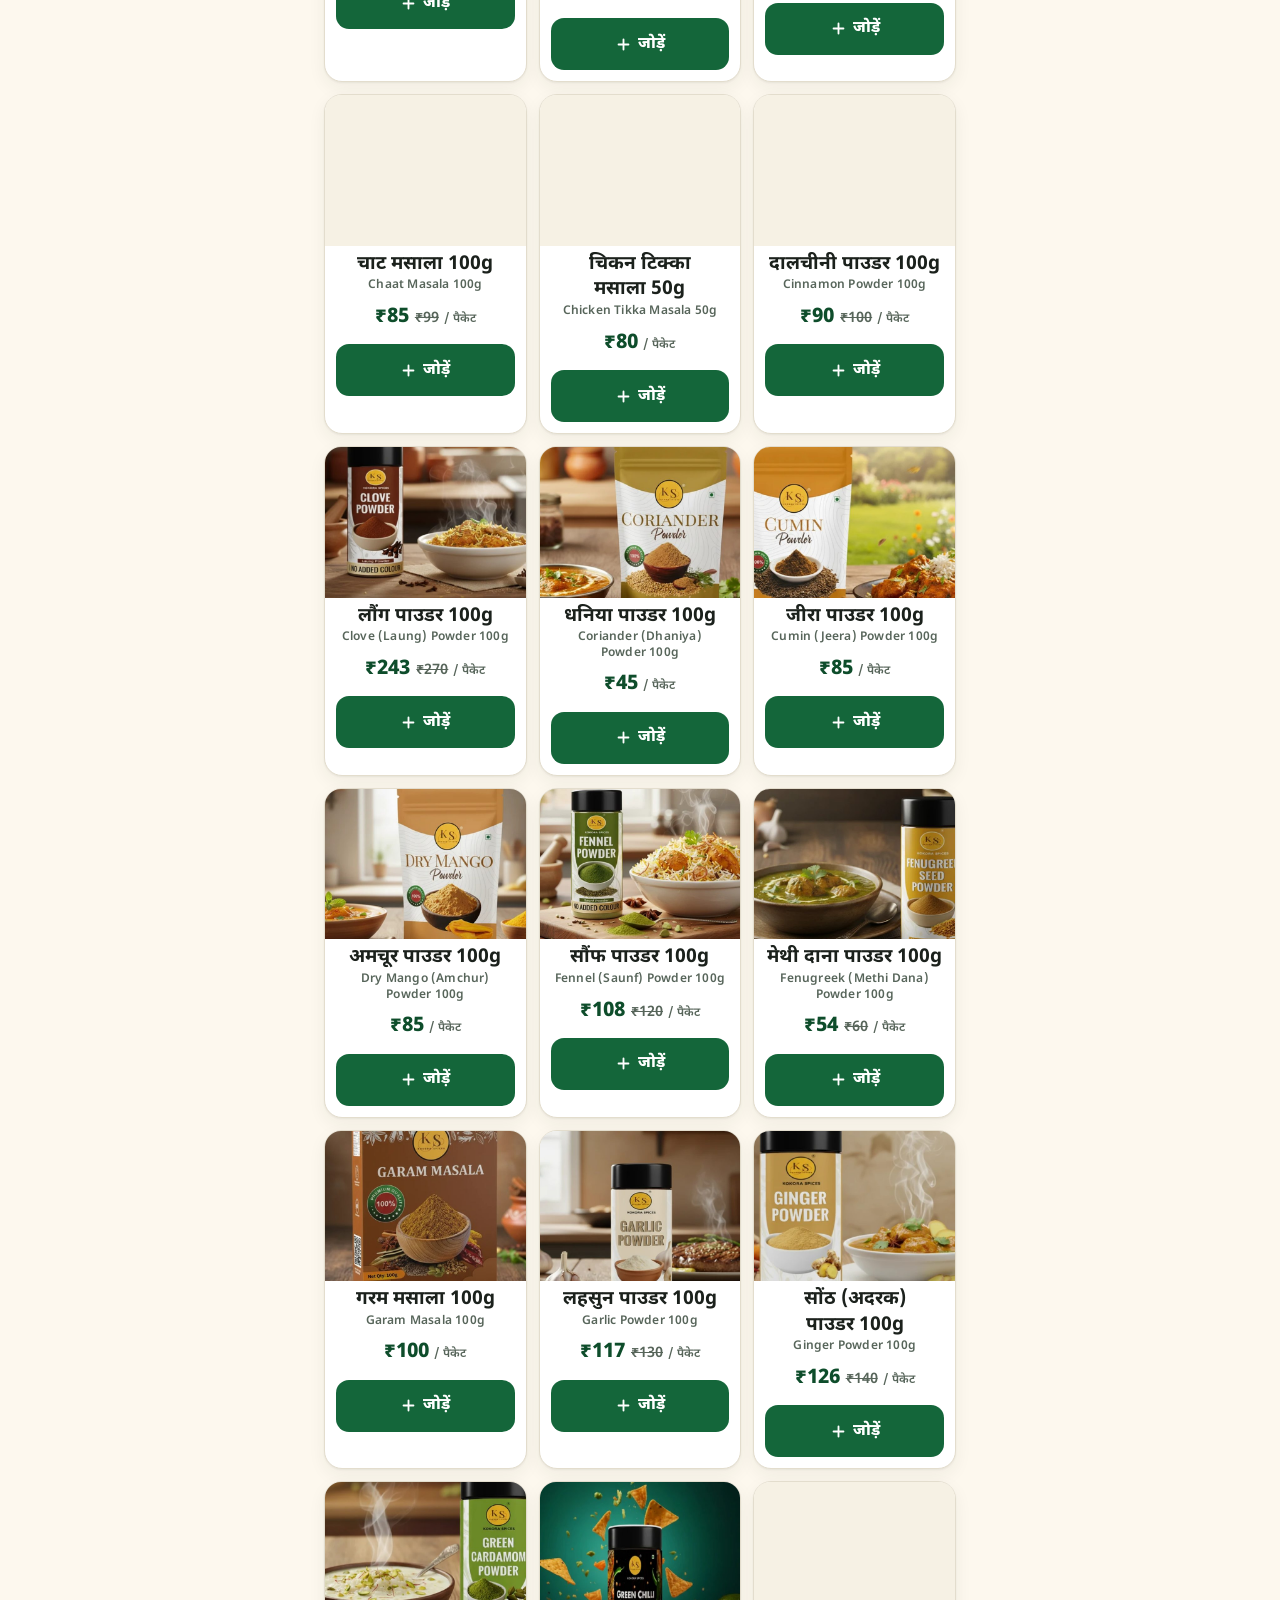
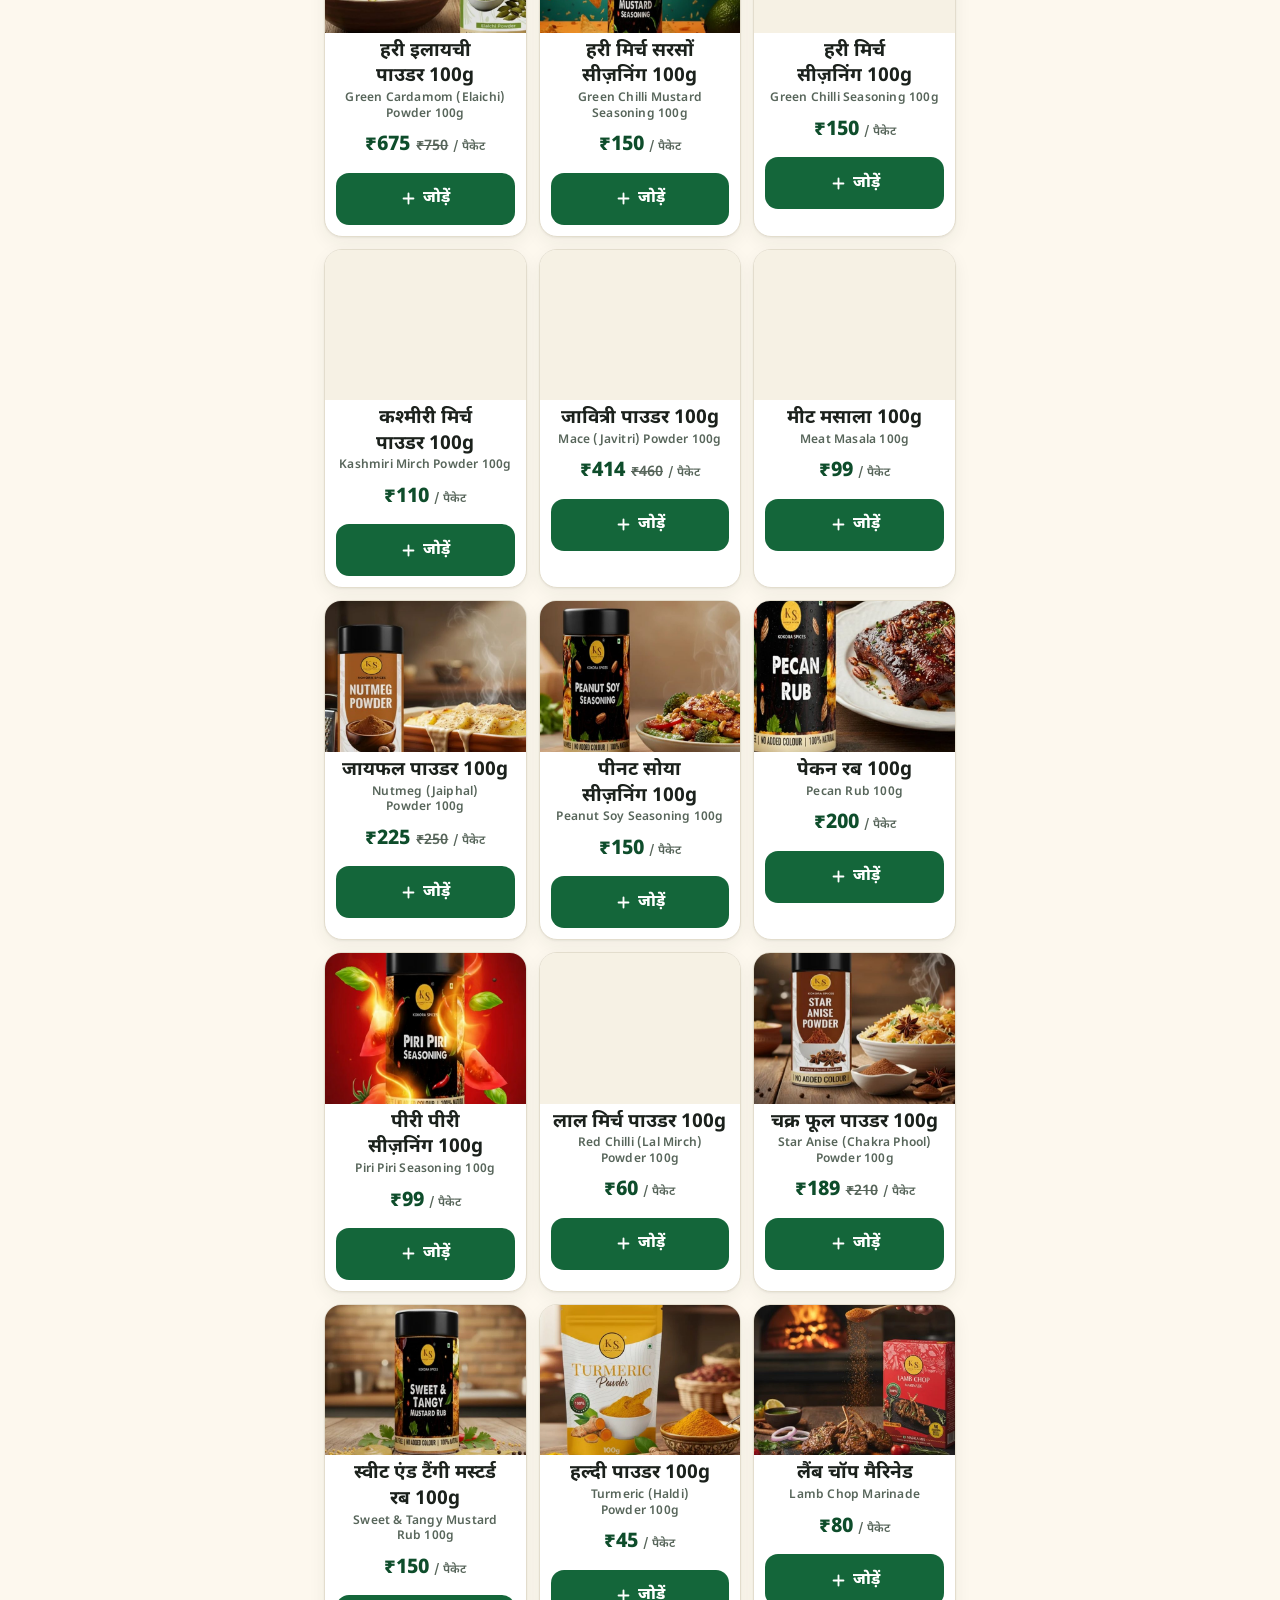
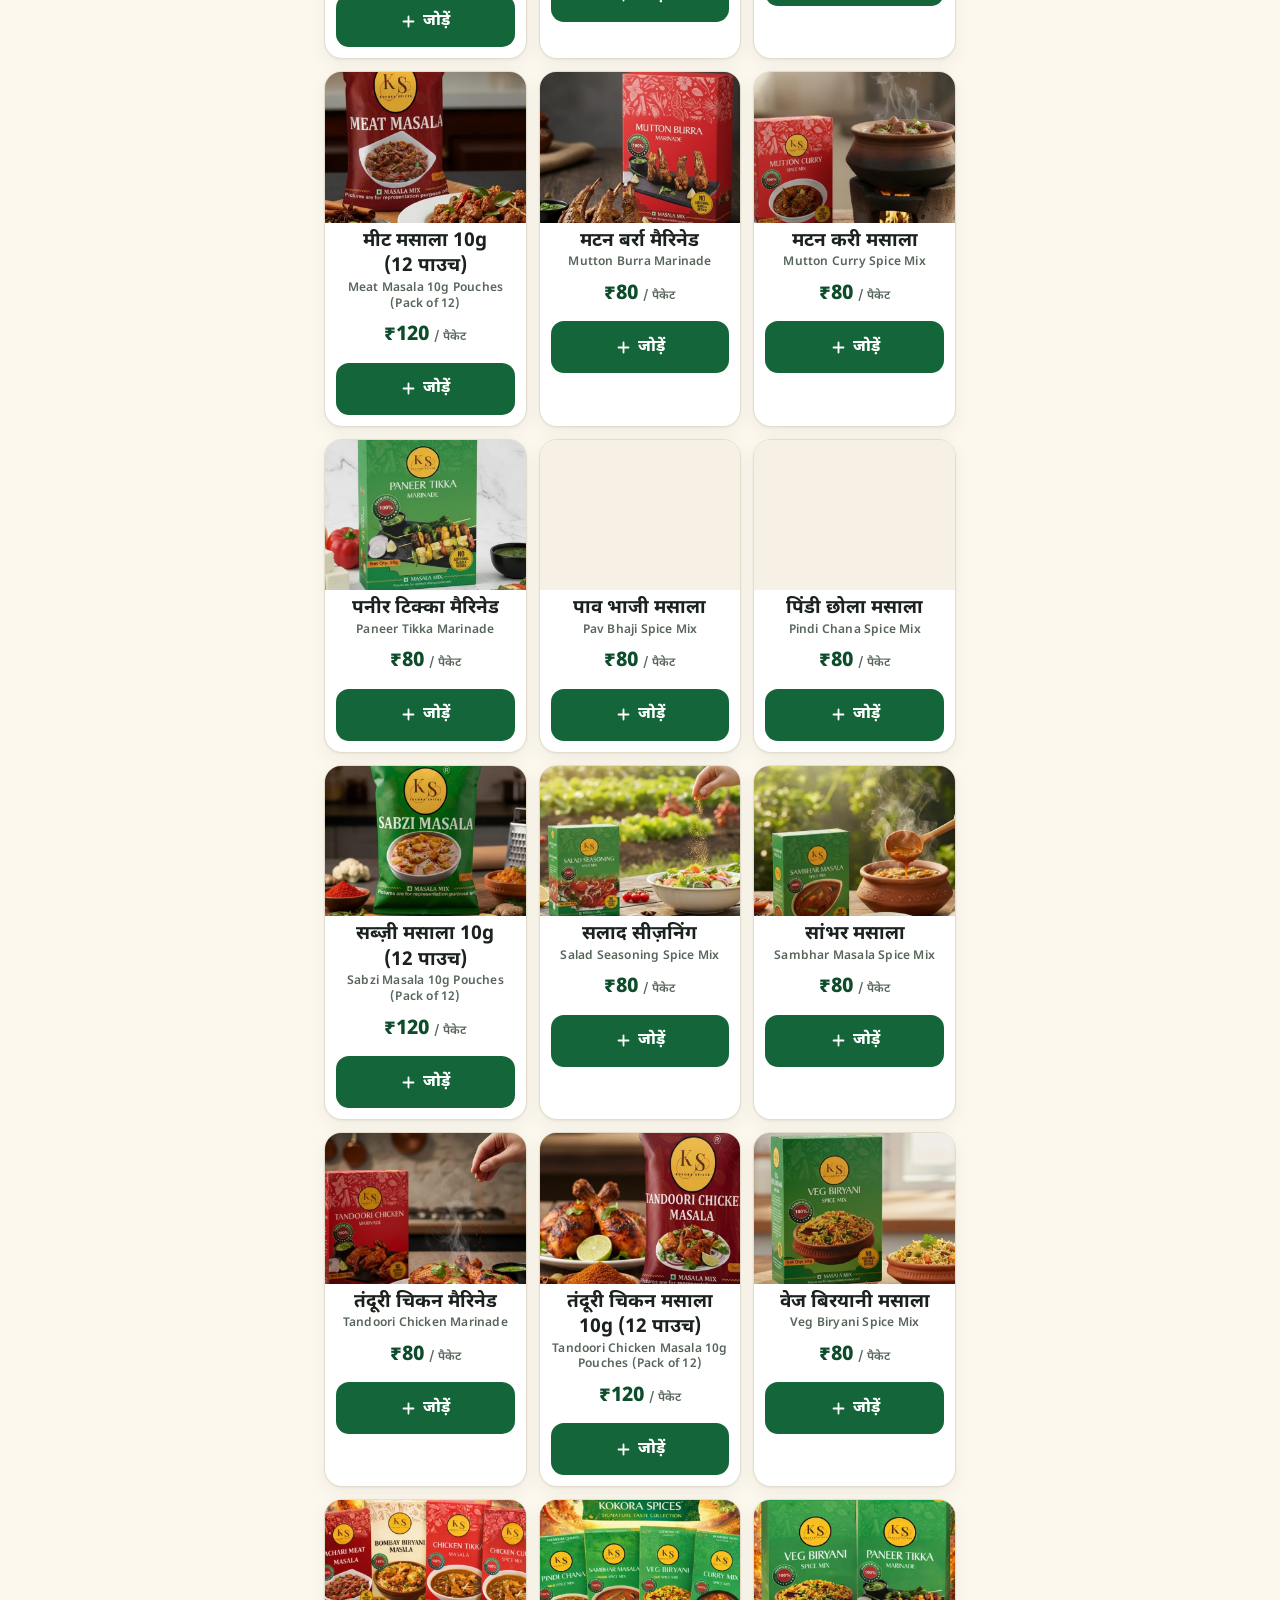
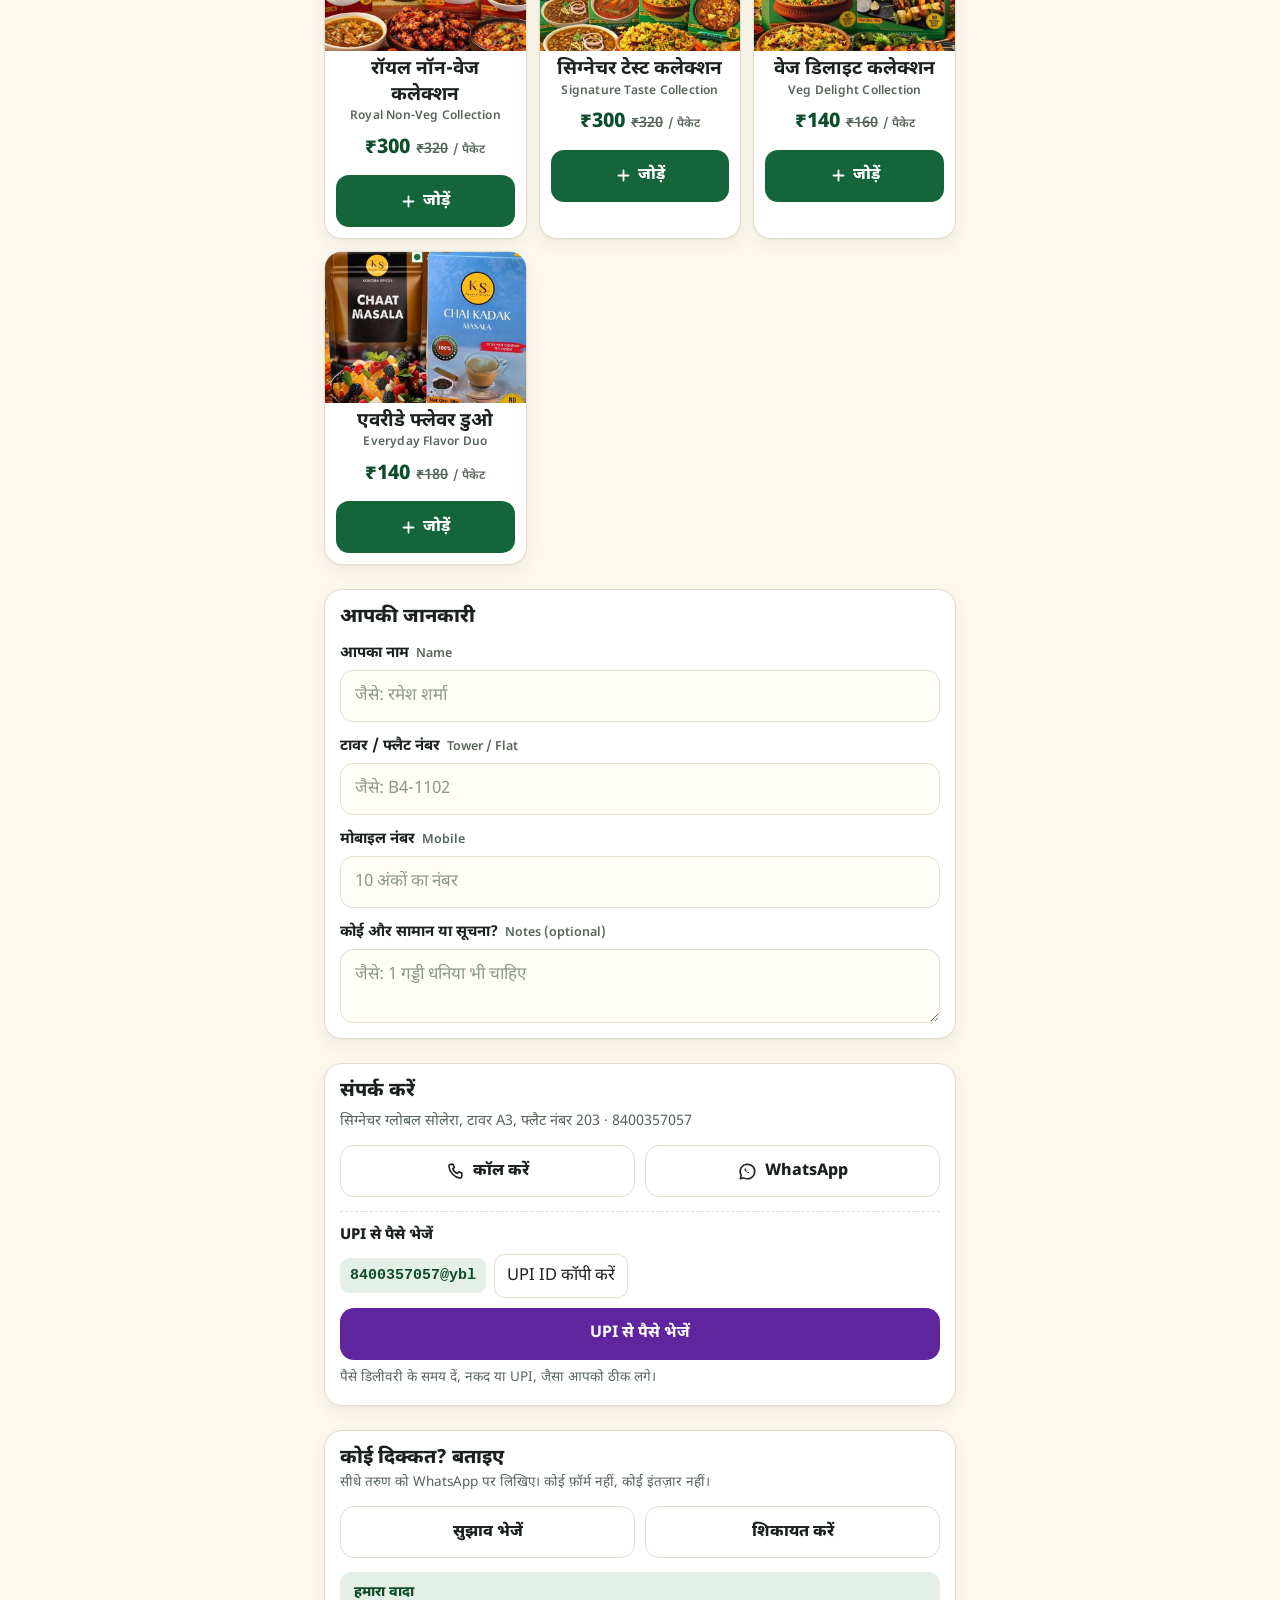
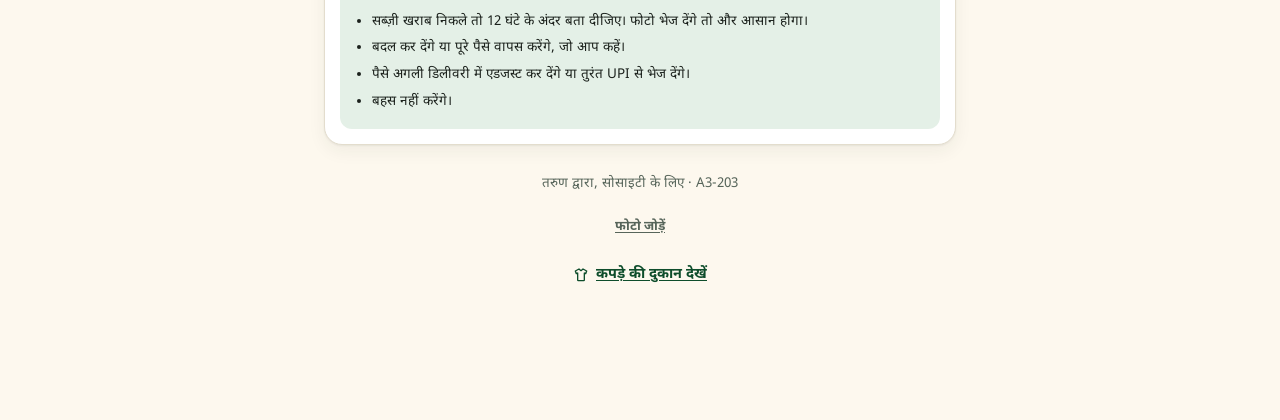
==== commit b49cda75: "Update index.html from shop admin" ====
--- a/index.html
+++ b/index.html
@@ -651,10 +651,10 @@
         "photos": [
           "garments/kurta.jpg",
           "photos/garments/shirt.jpg",
-          "garments/jeans.jpg",
-          "garments/kurti.jpg"
+          "garments/kurti.jpg",
+          "garments/leggings.jpg"
         ],
-        "sub": "कुर्ता · कॉटन शर्ट · जीन्स · कुर्ती"
+        "sub": "कुर्ता · कॉटन शर्ट · कुर्ती · लेगिंग्स"
       }
     },
     "categories": [
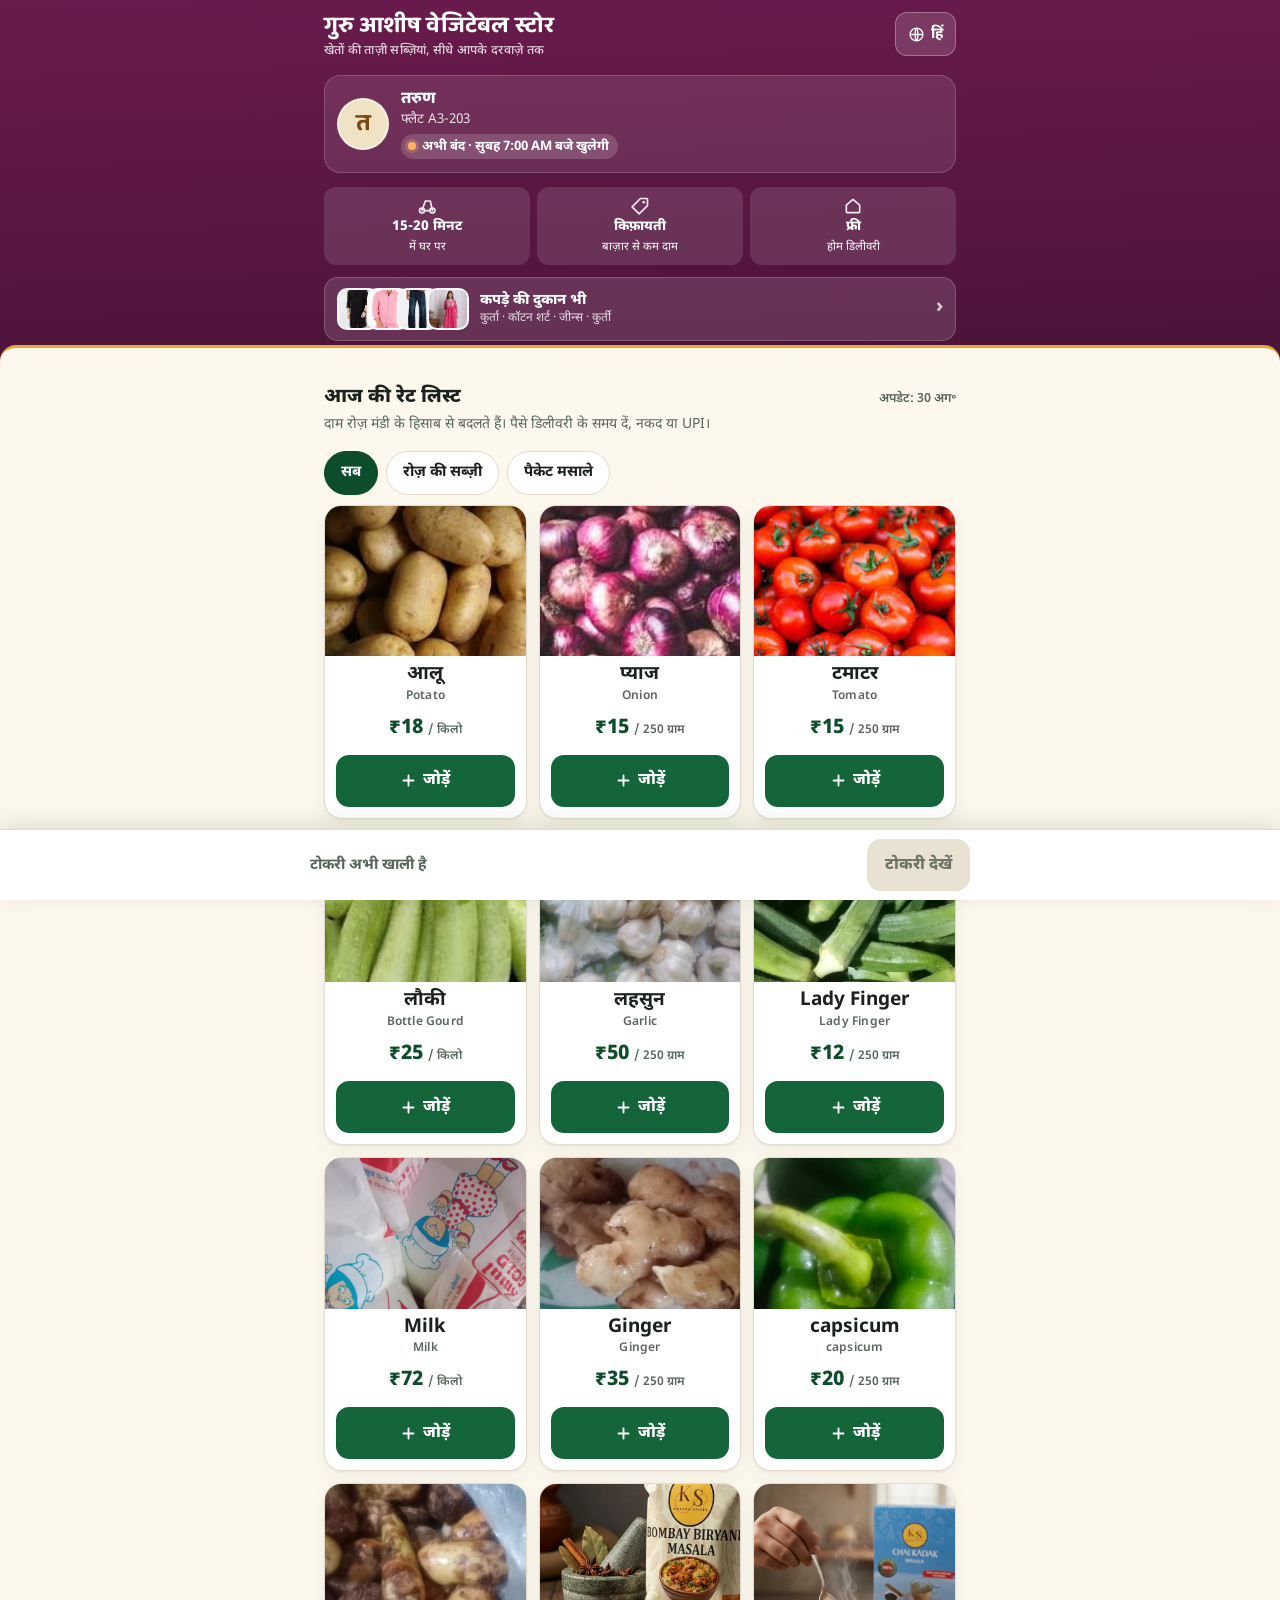
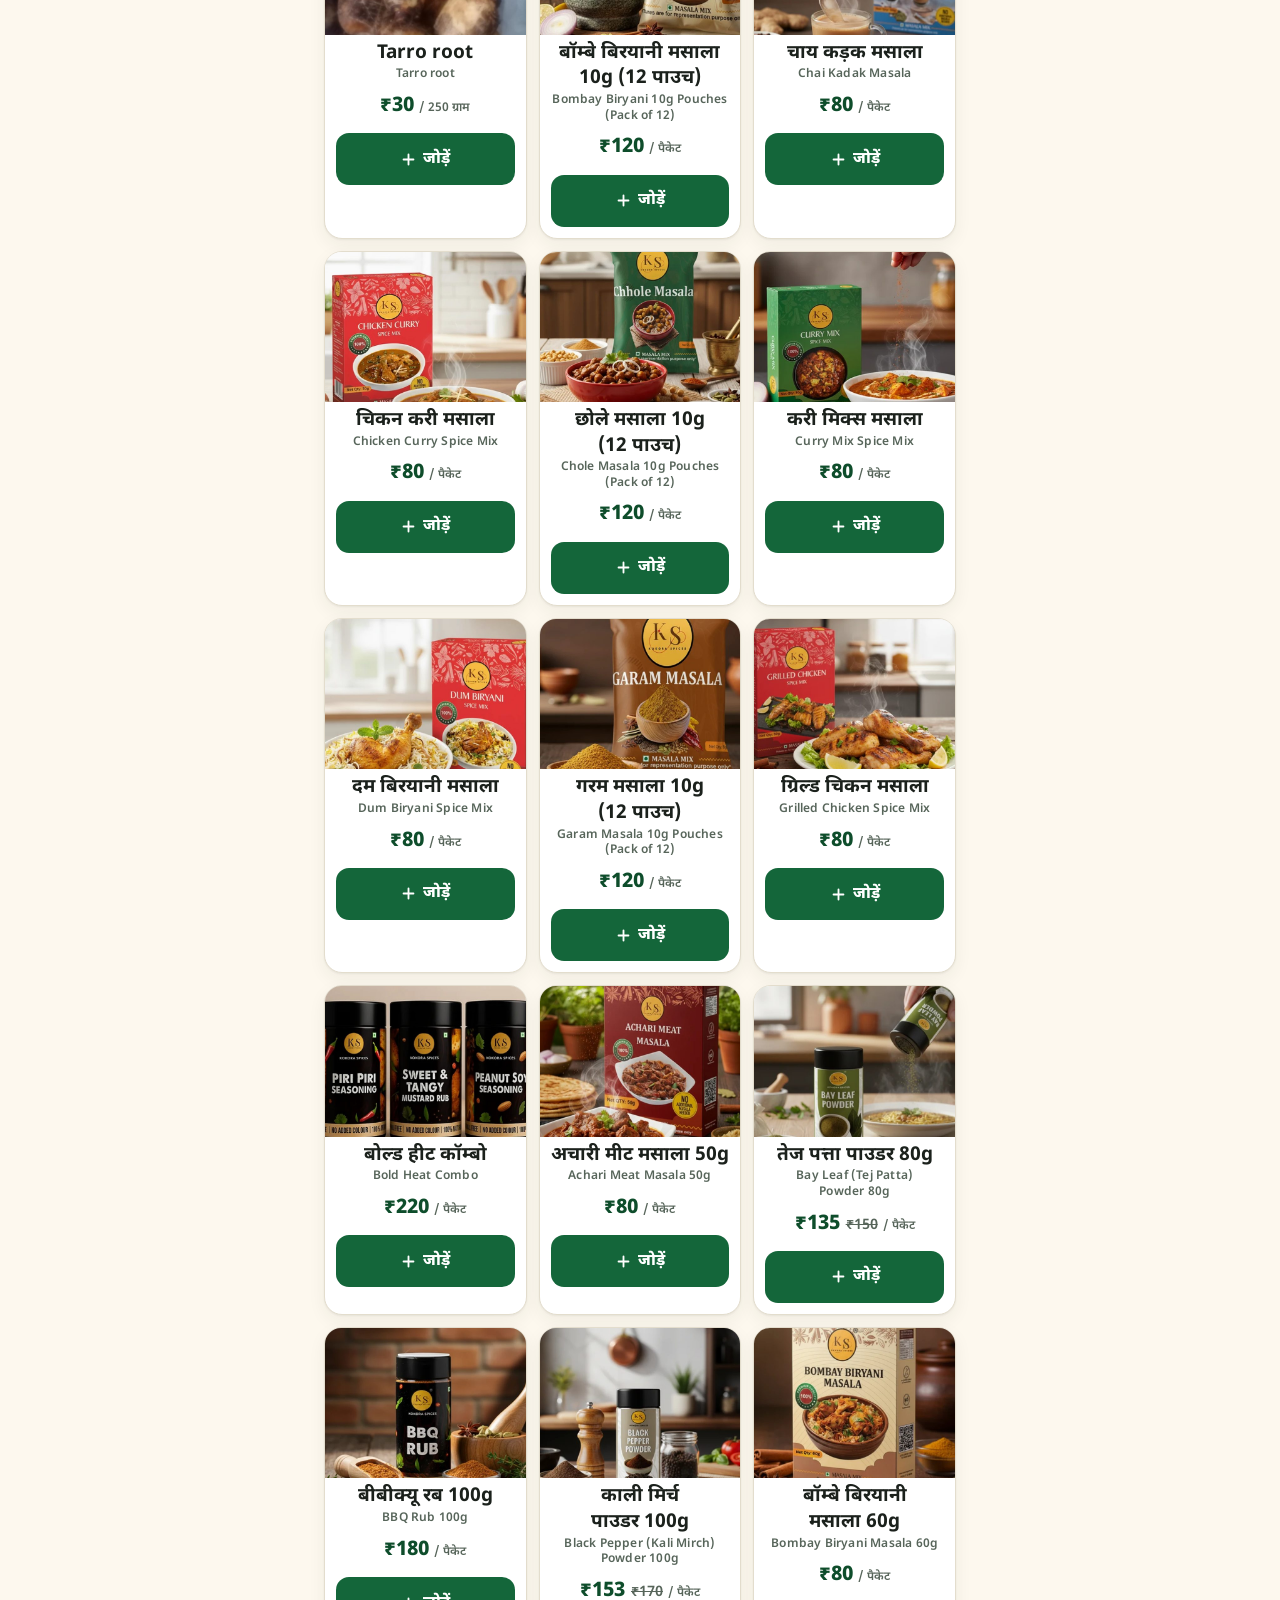
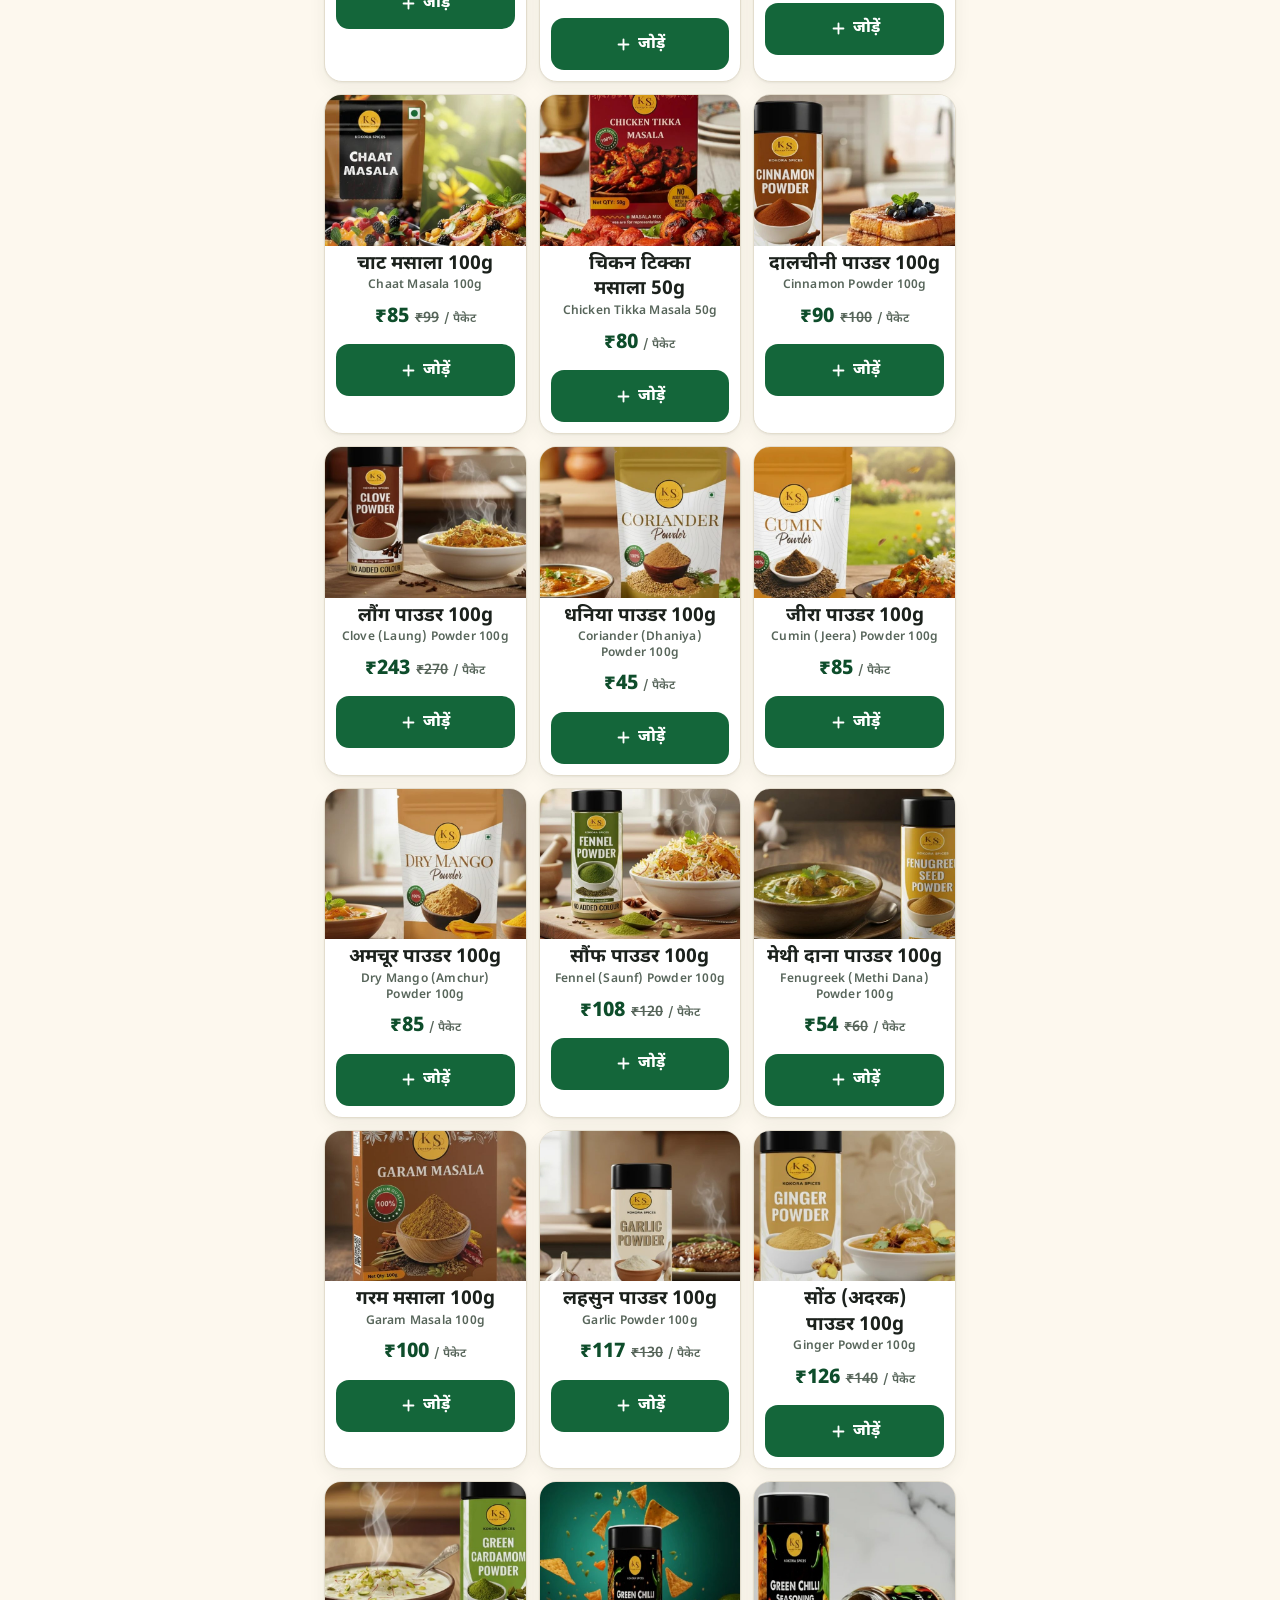
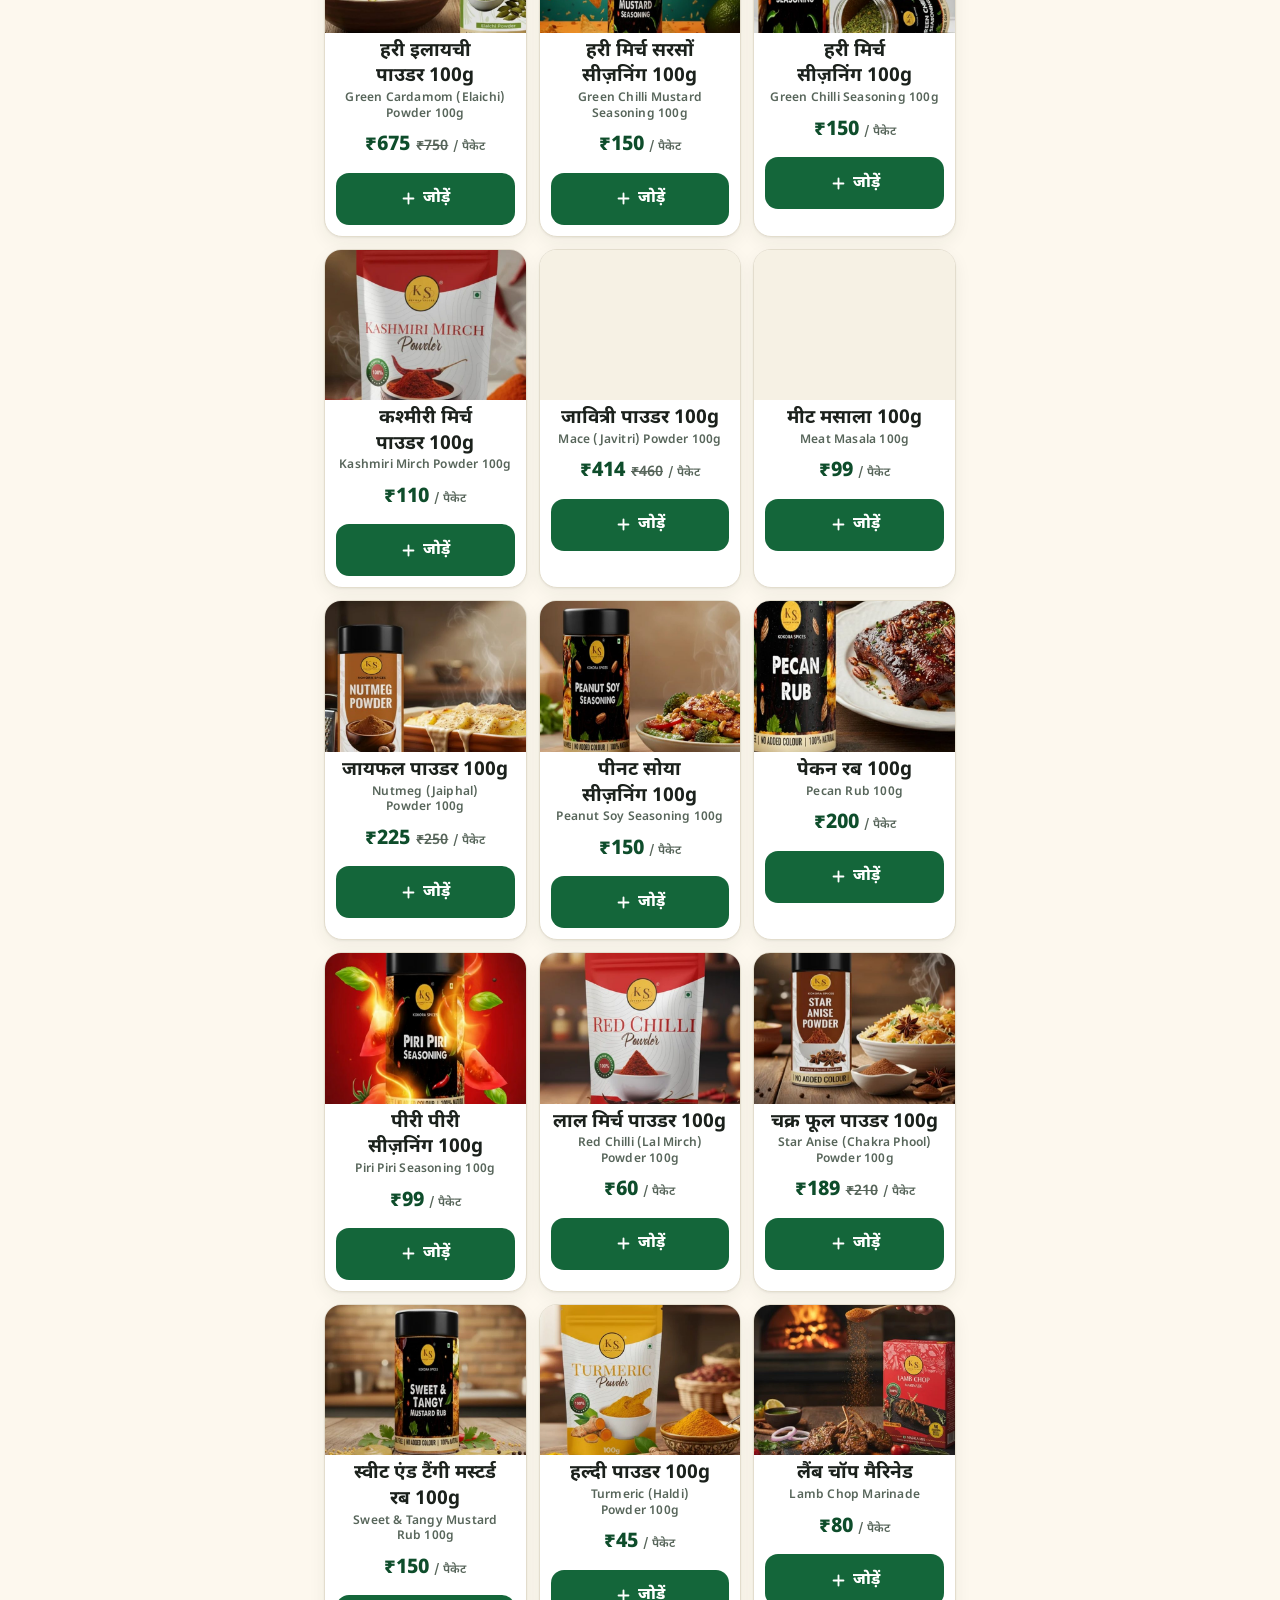
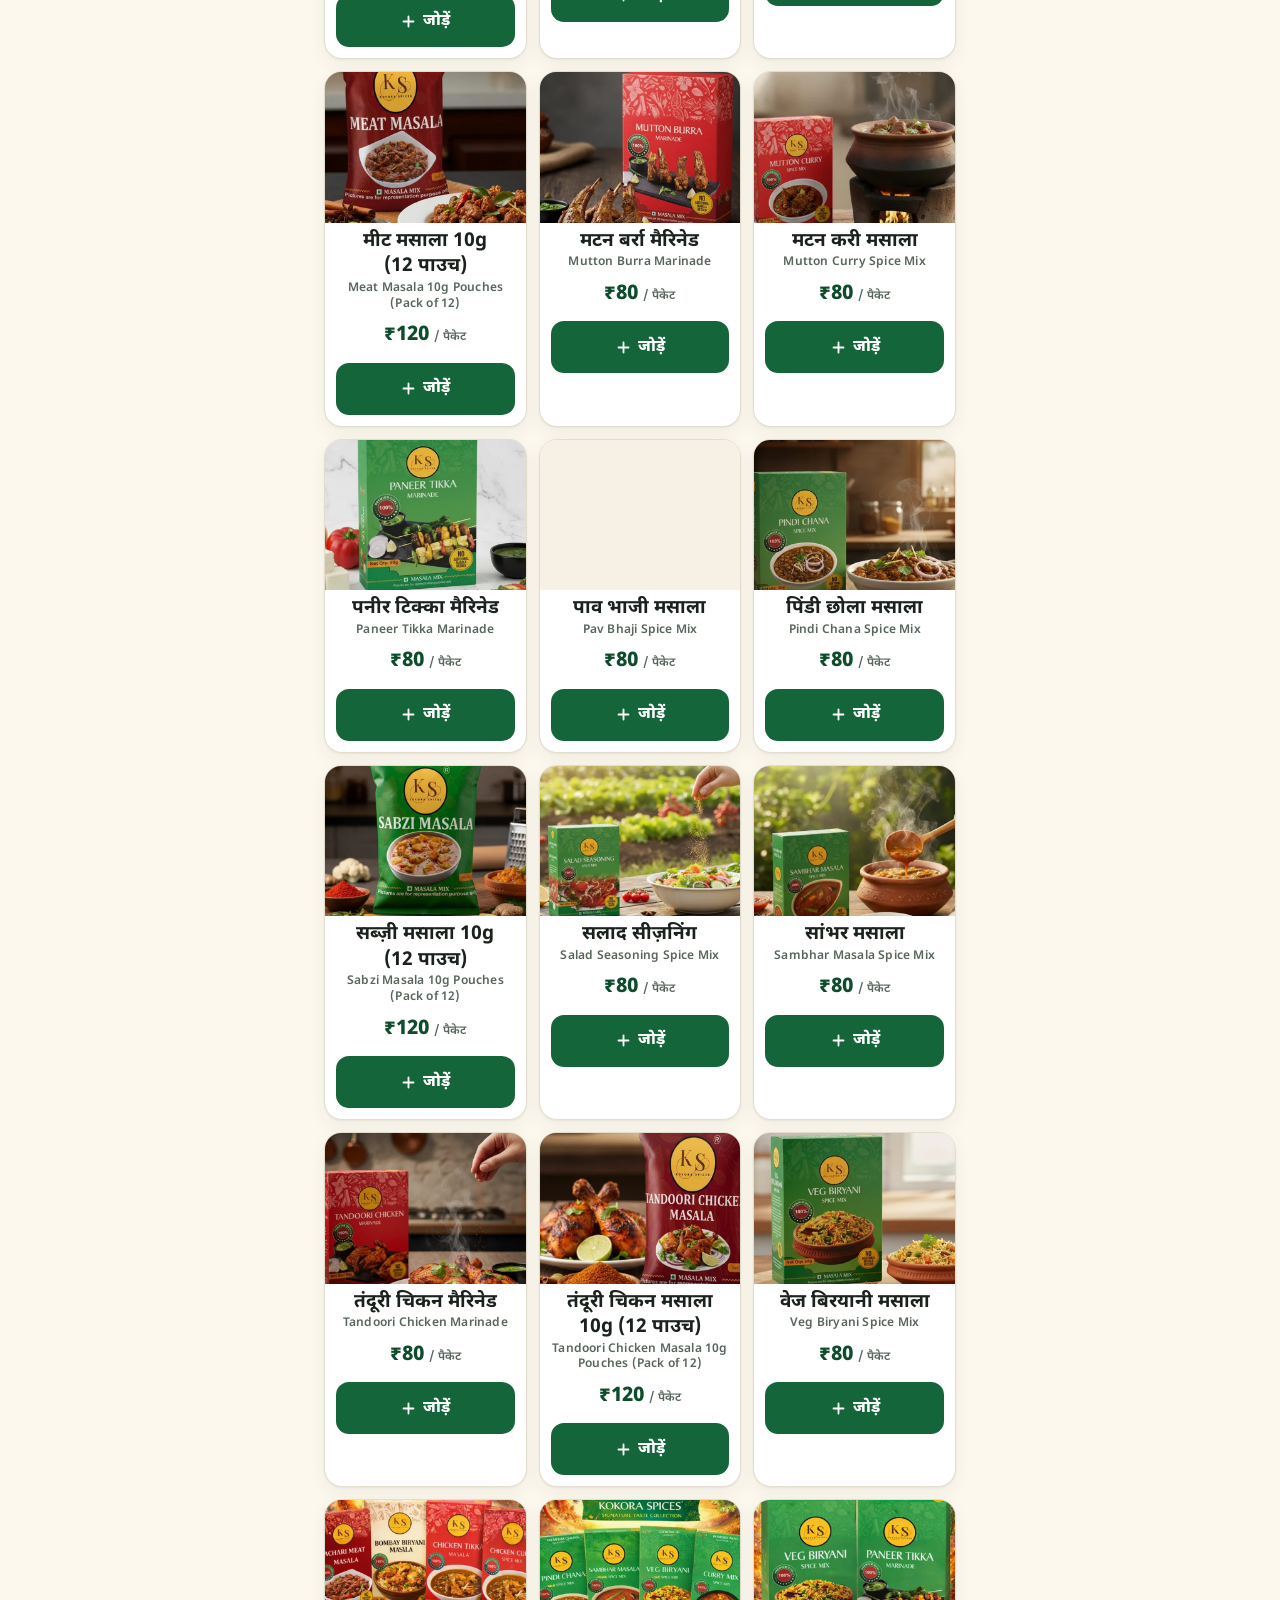
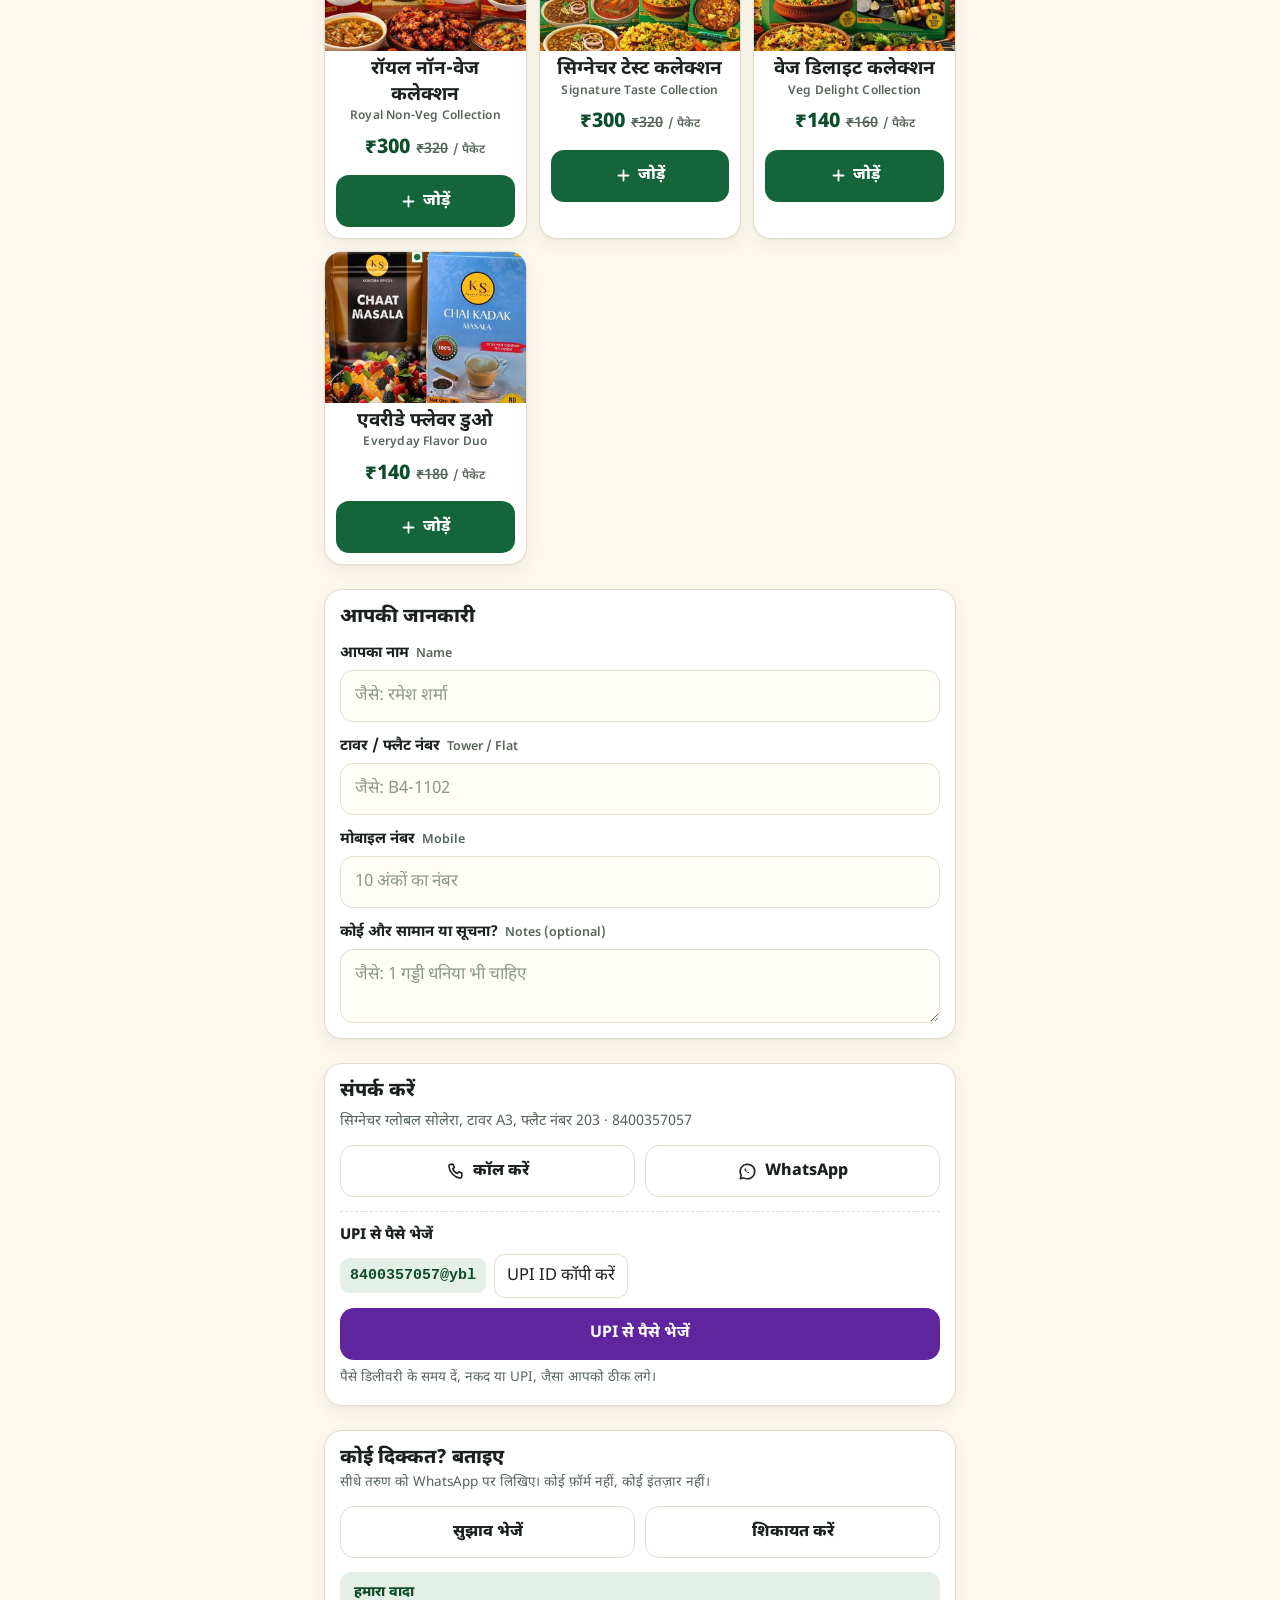
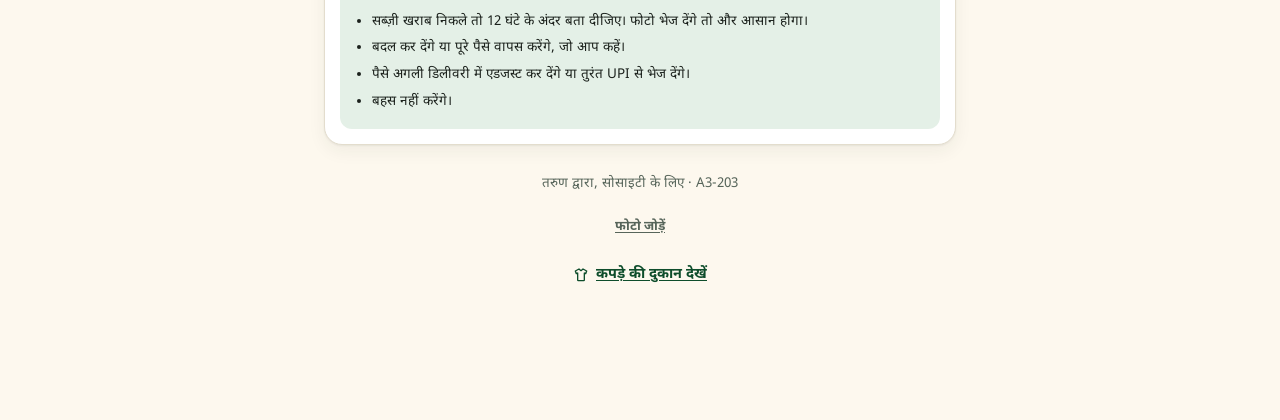
==== commit a6f12ee1: "Update index.html from shop admin" ====
--- a/index.html
+++ b/index.html
@@ -651,10 +651,10 @@
         "photos": [
           "garments/kurta.jpg",
           "photos/garments/shirt.jpg",
-          "garments/kurti.jpg",
-          "garments/leggings.jpg"
+          "garments/jeans.jpg",
+          "garments/kurti.jpg"
         ],
-        "sub": "कुर्ता · कॉटन शर्ट · कुर्ती · लेगिंग्स"
+        "sub": "कुर्ता · कॉटन शर्ट · जीन्स · कुर्ती"
       }
     },
     "categories": [
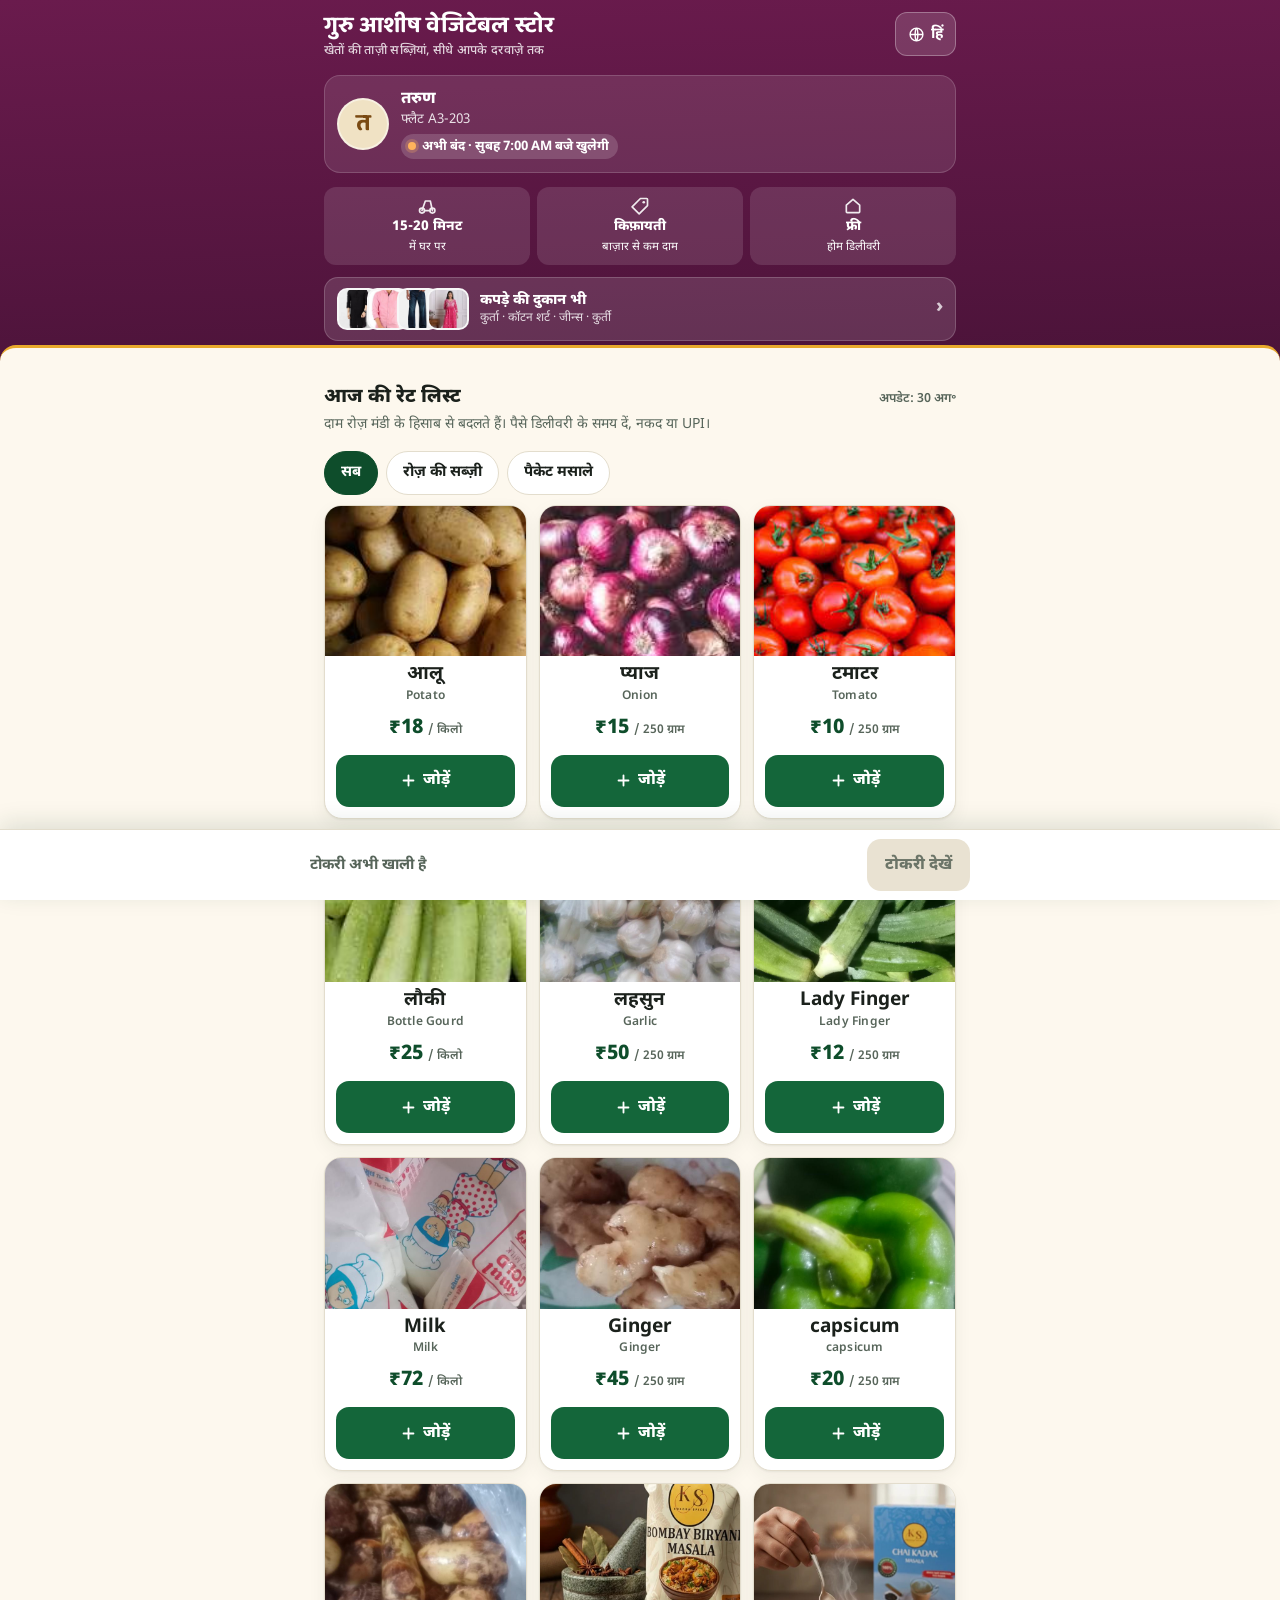
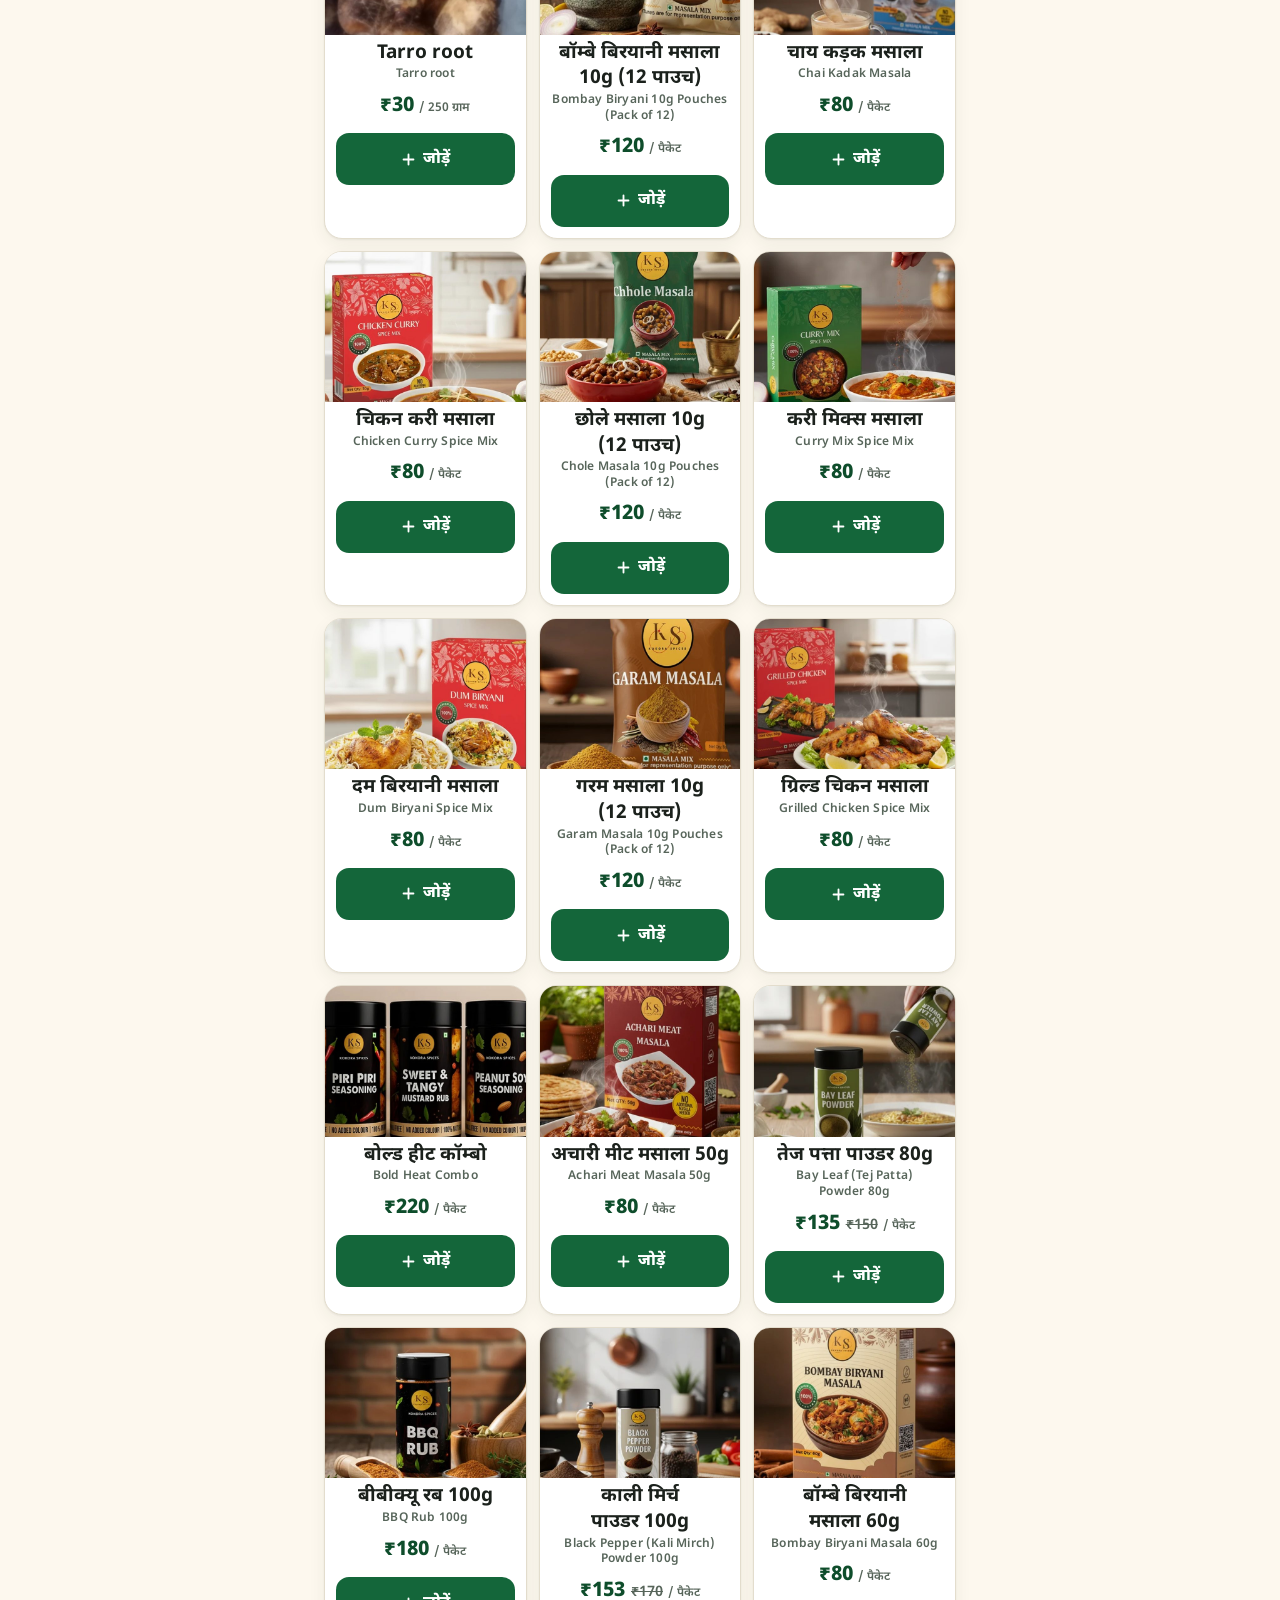
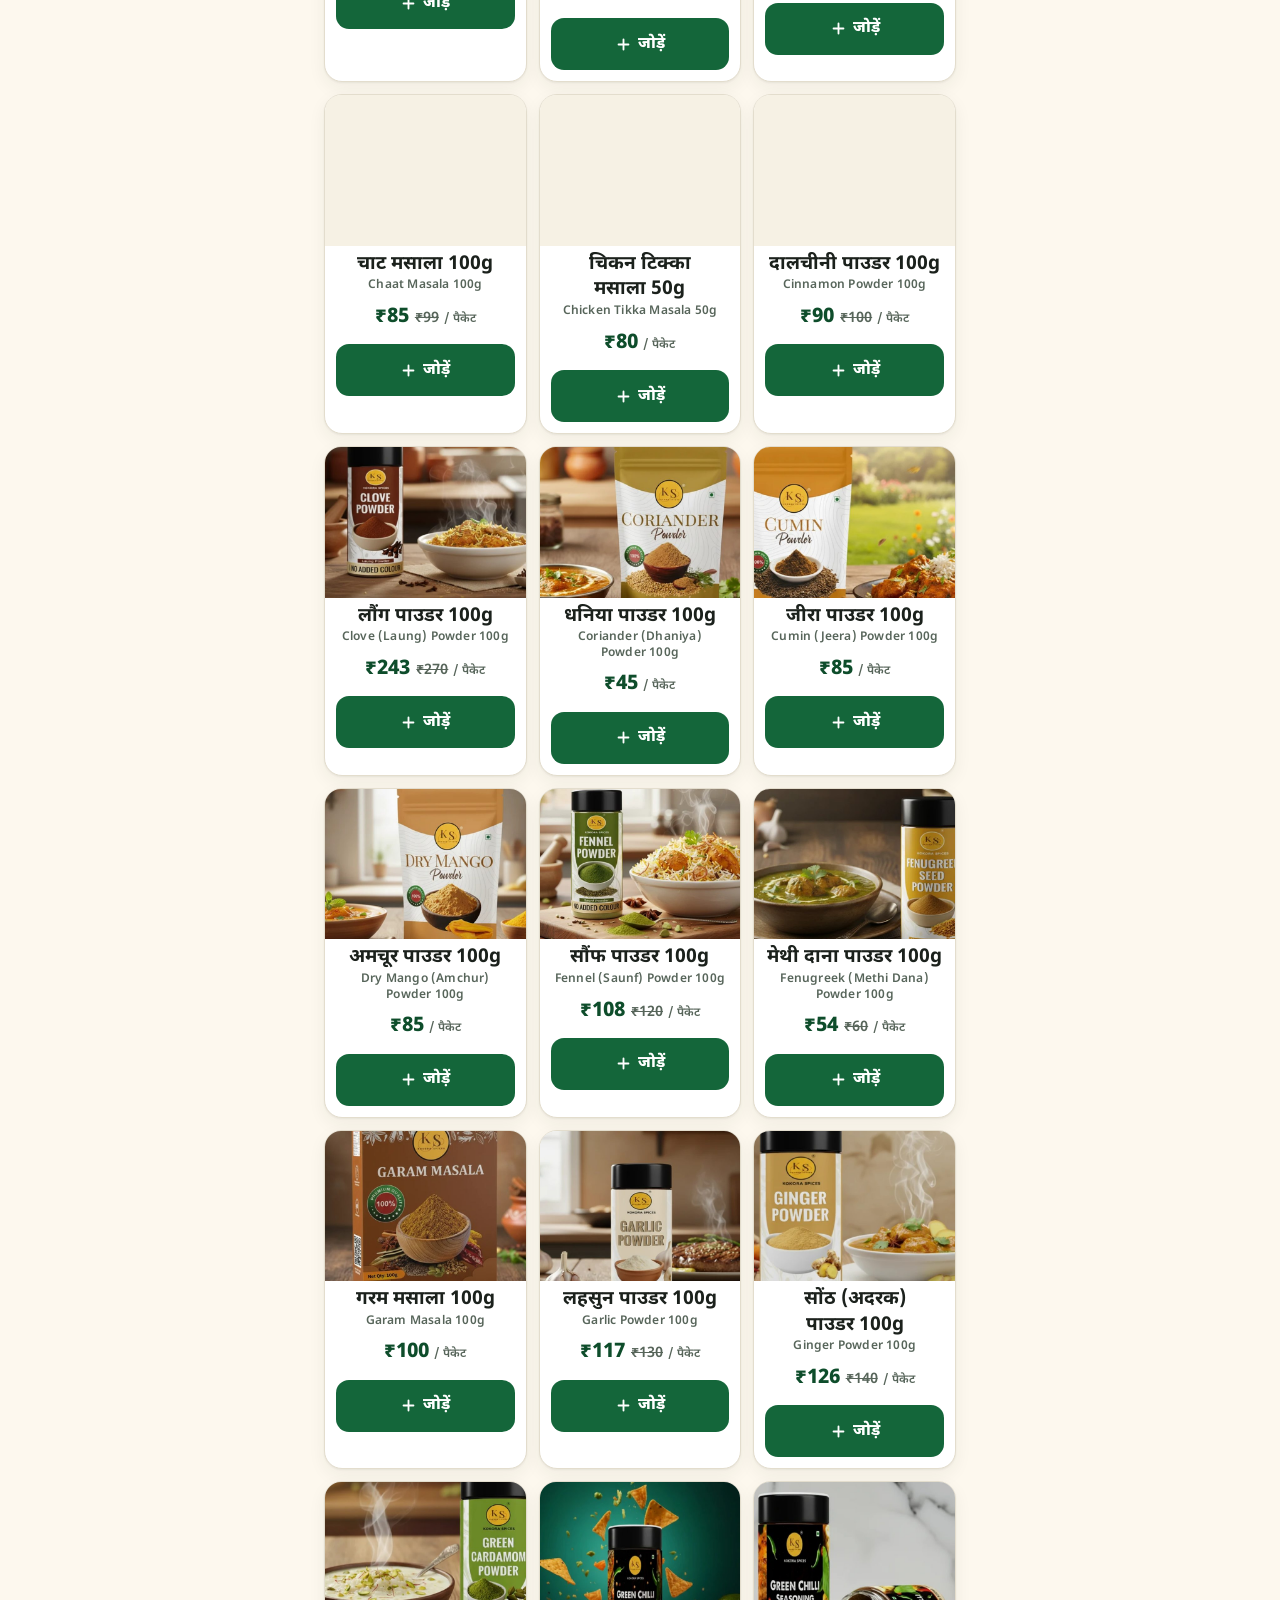
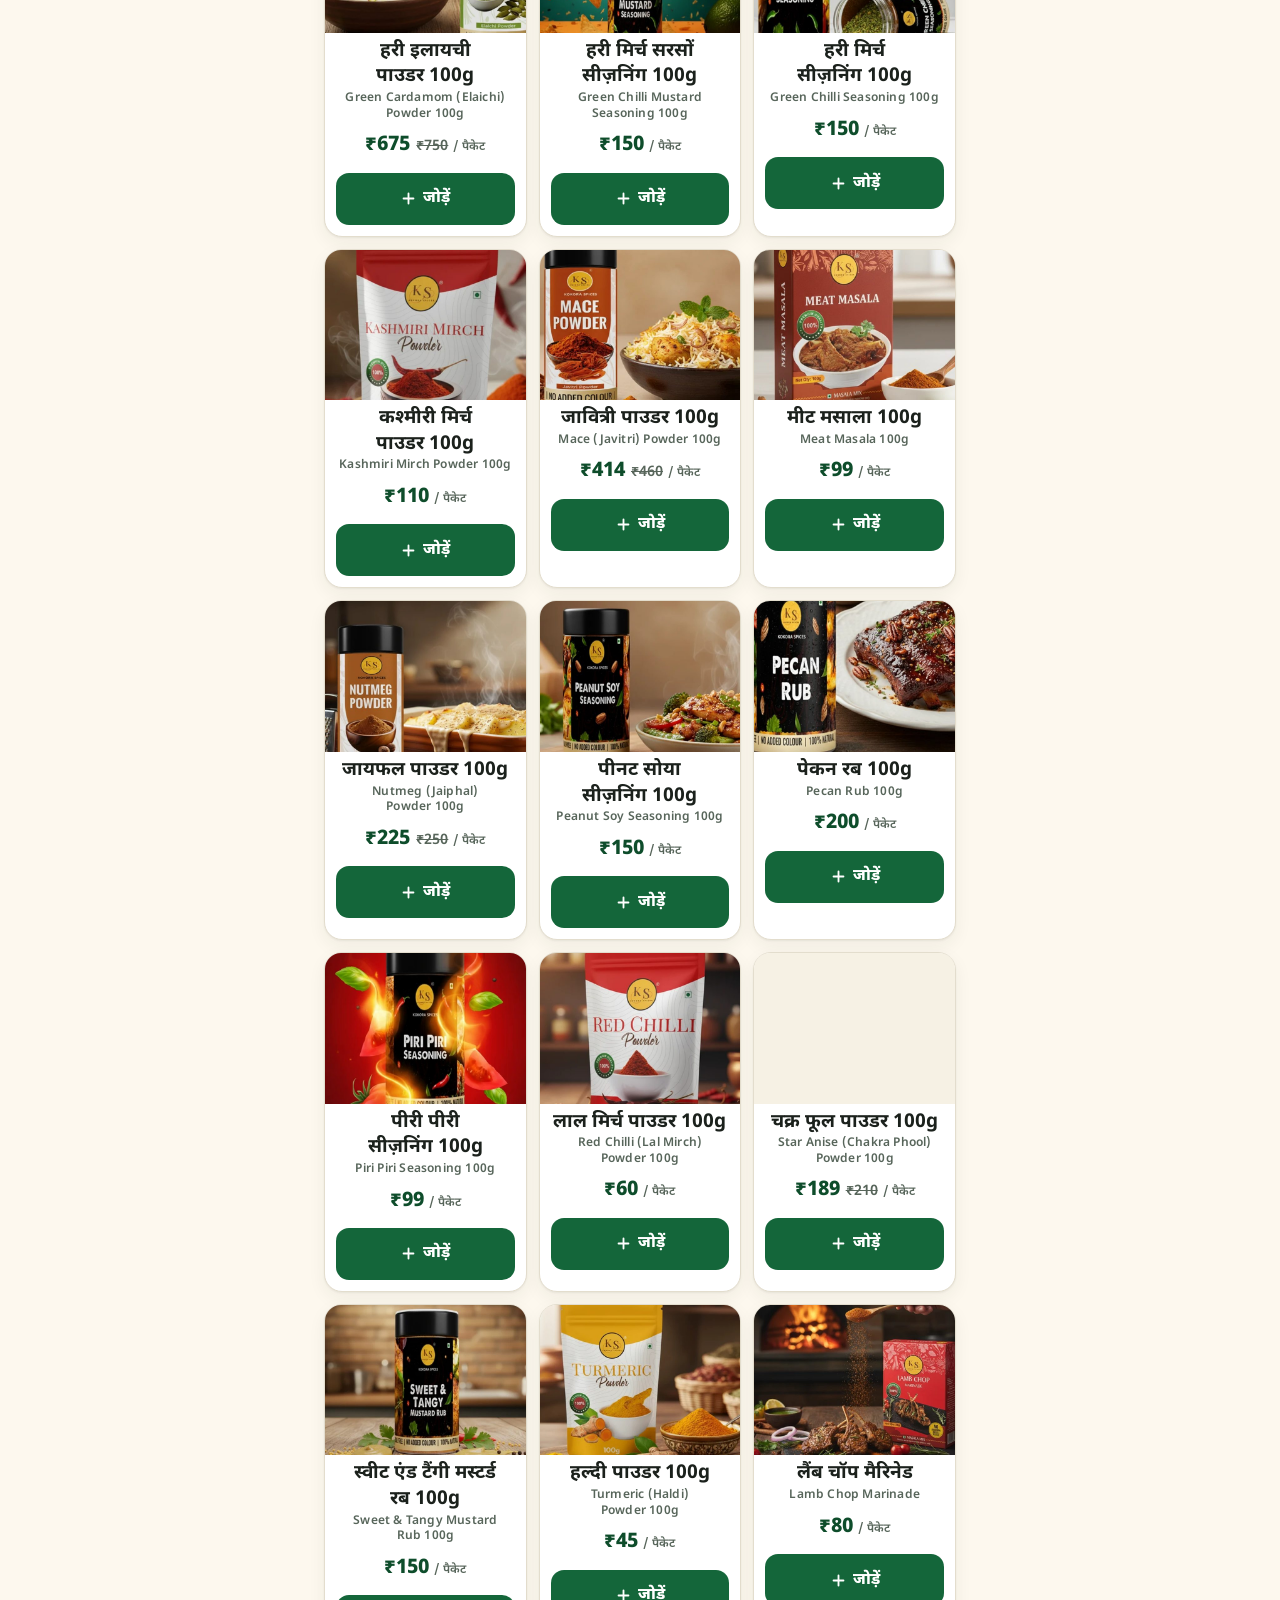
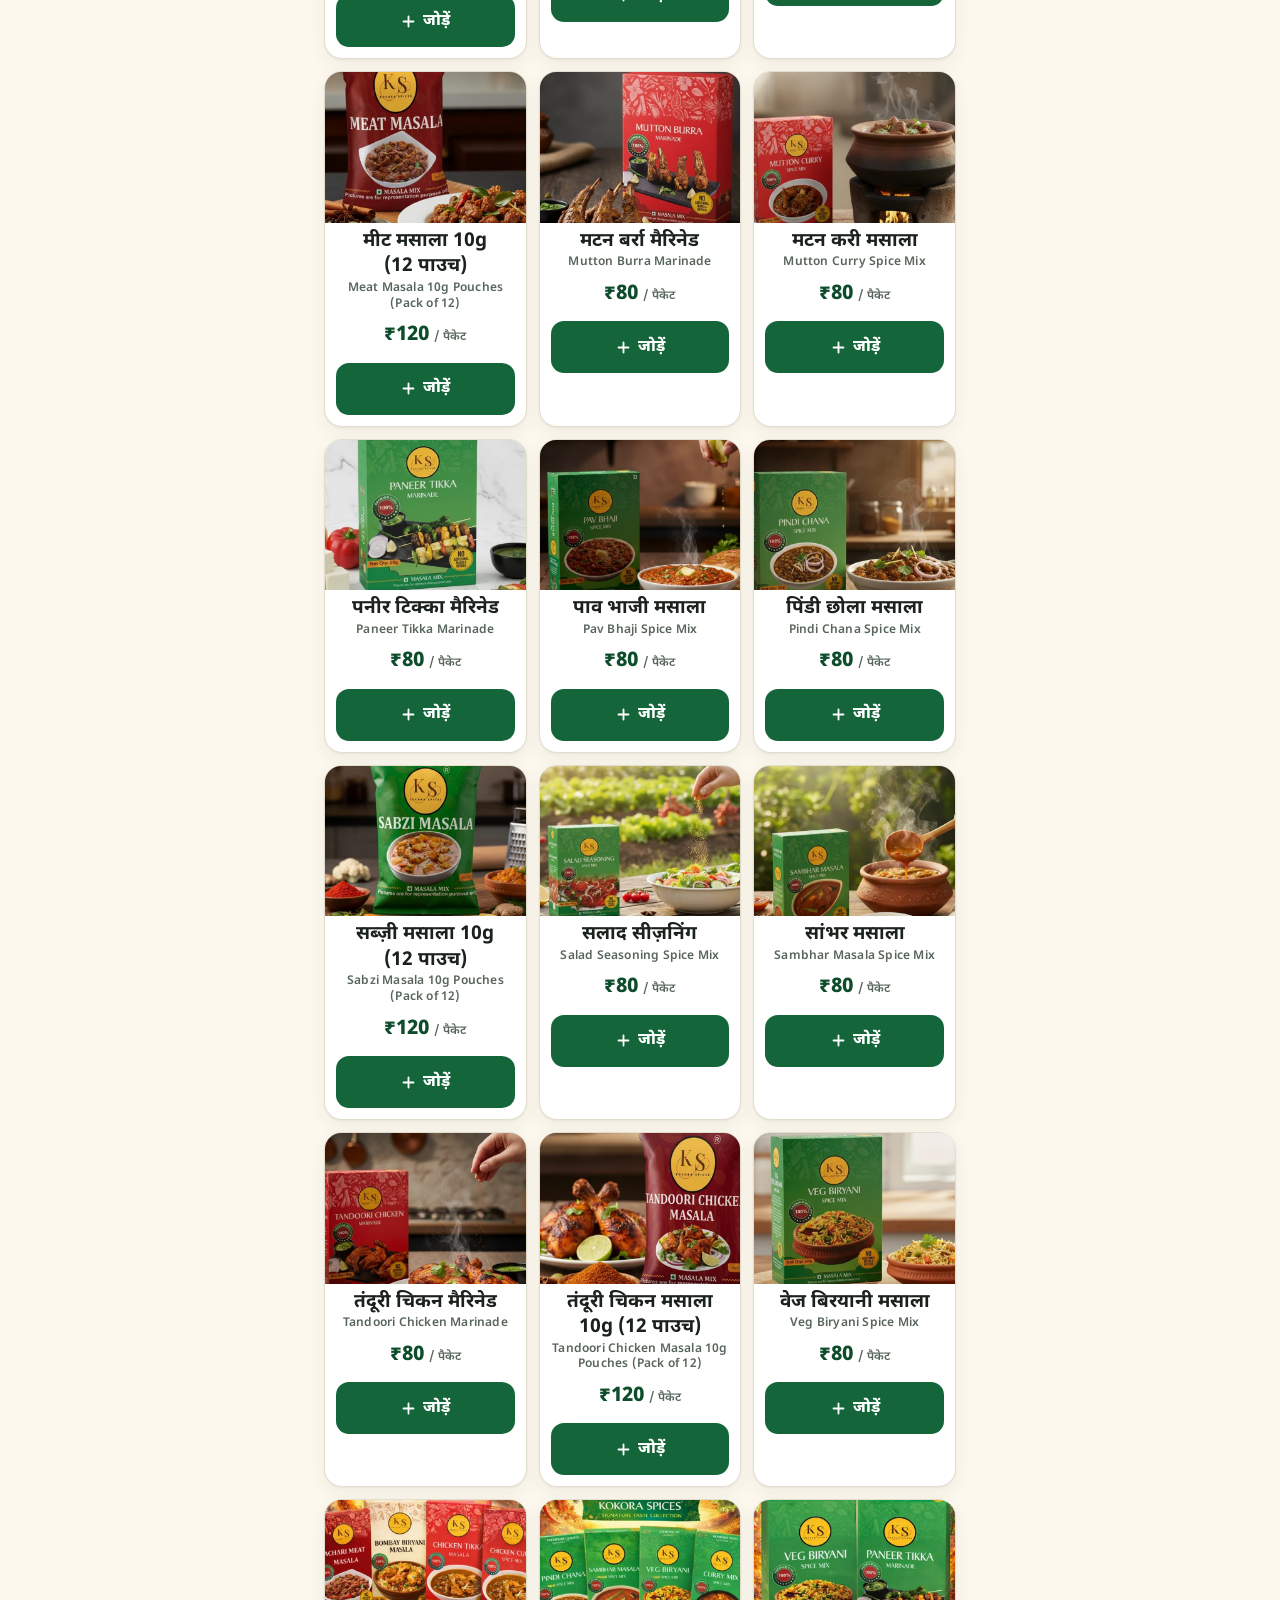
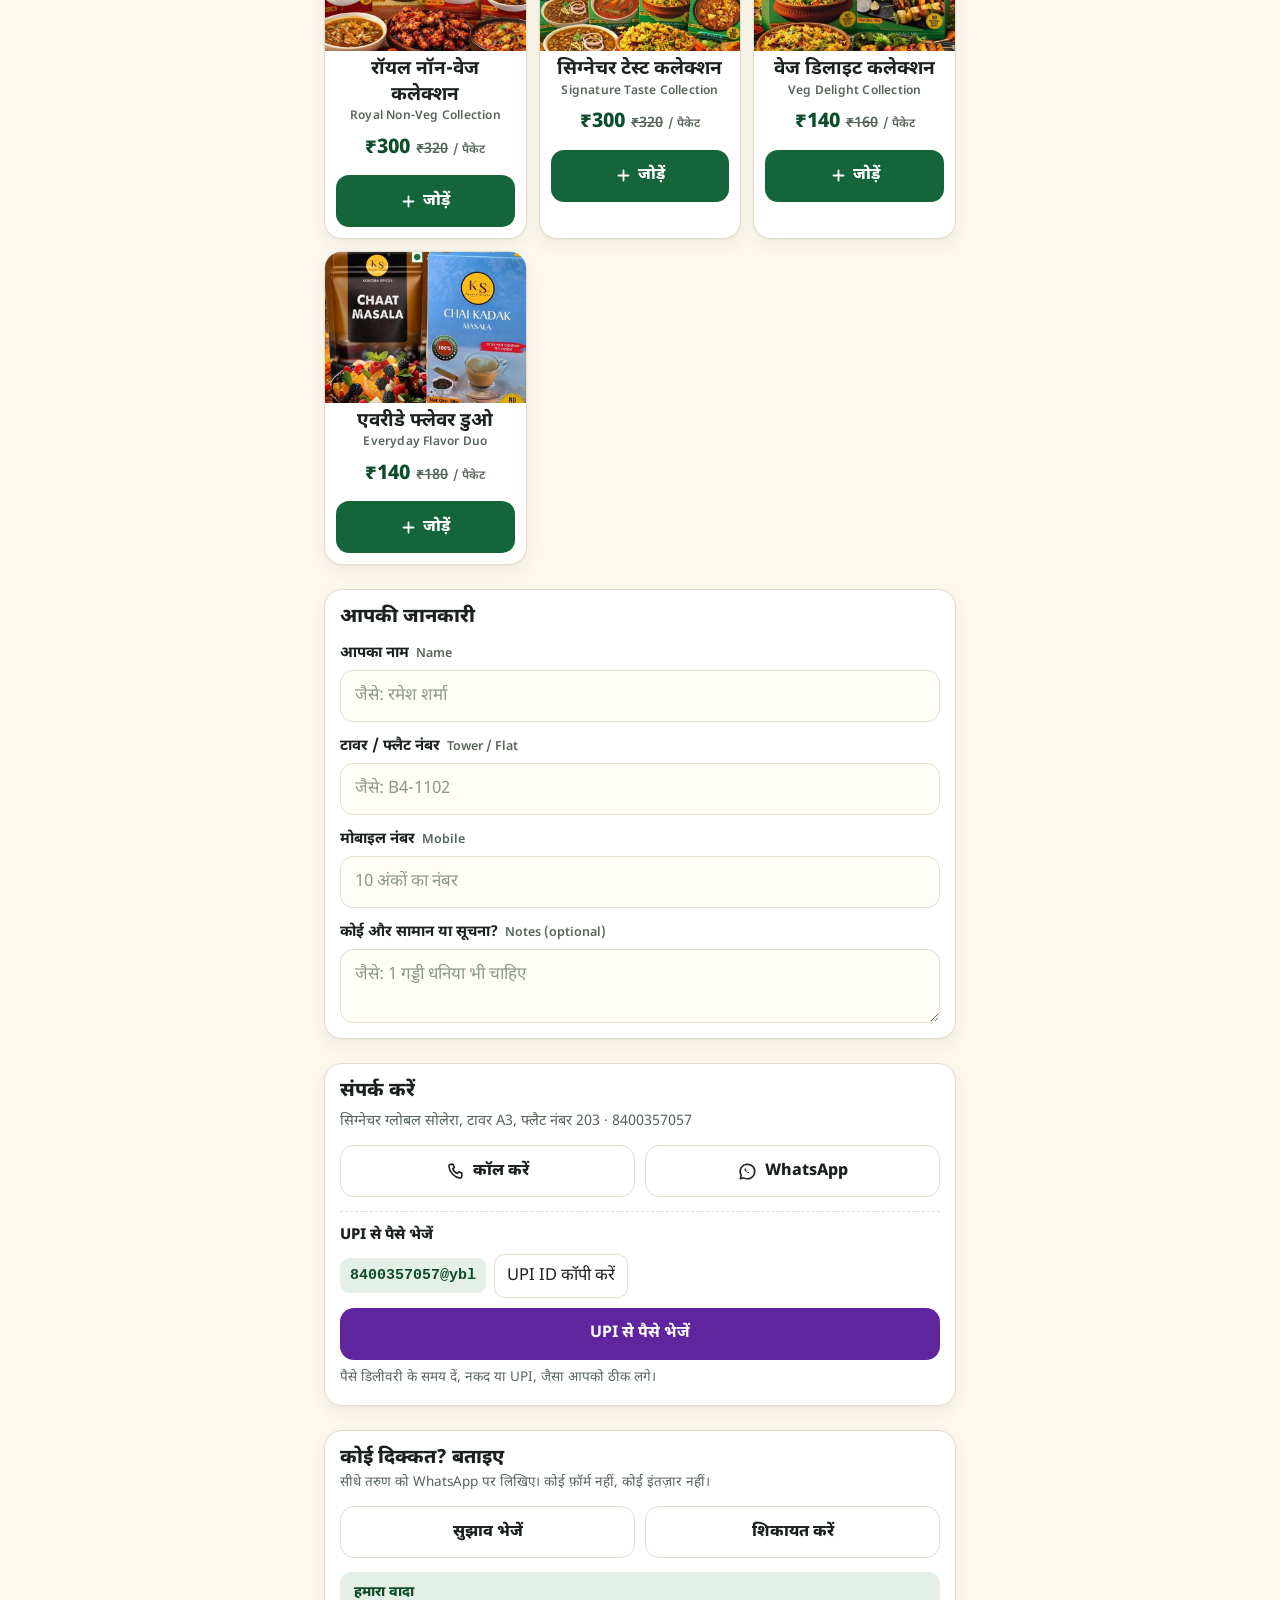
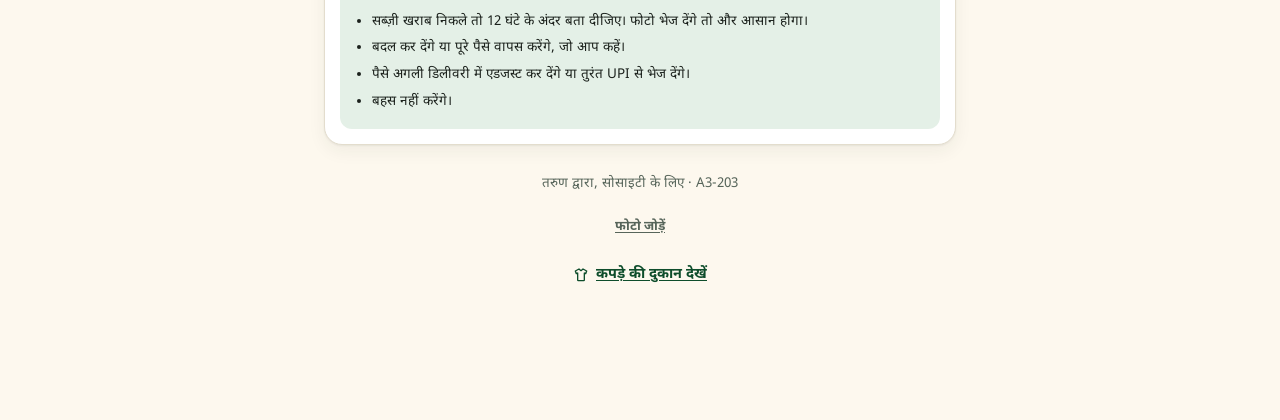
==== commit a07ca35b: "Update index.html from shop admin" ====
--- a/index.html
+++ b/index.html
@@ -727,7 +727,7 @@
         "cat": "roz",
         "art": "tamatar",
         "emoji": "🍅",
-        "price": 15,
+        "price": 10,
         "unit": "250g",
         "step": 1,
         "photo": "photos/tamatar.jpg",
@@ -814,7 +814,7 @@
         "bn": "zinger",
         "pa": "zinger",
         "te": "zinger",
-        "price": 35,
+        "price": 45,
         "unit": "250g",
         "step": 1,
         "available": true,
